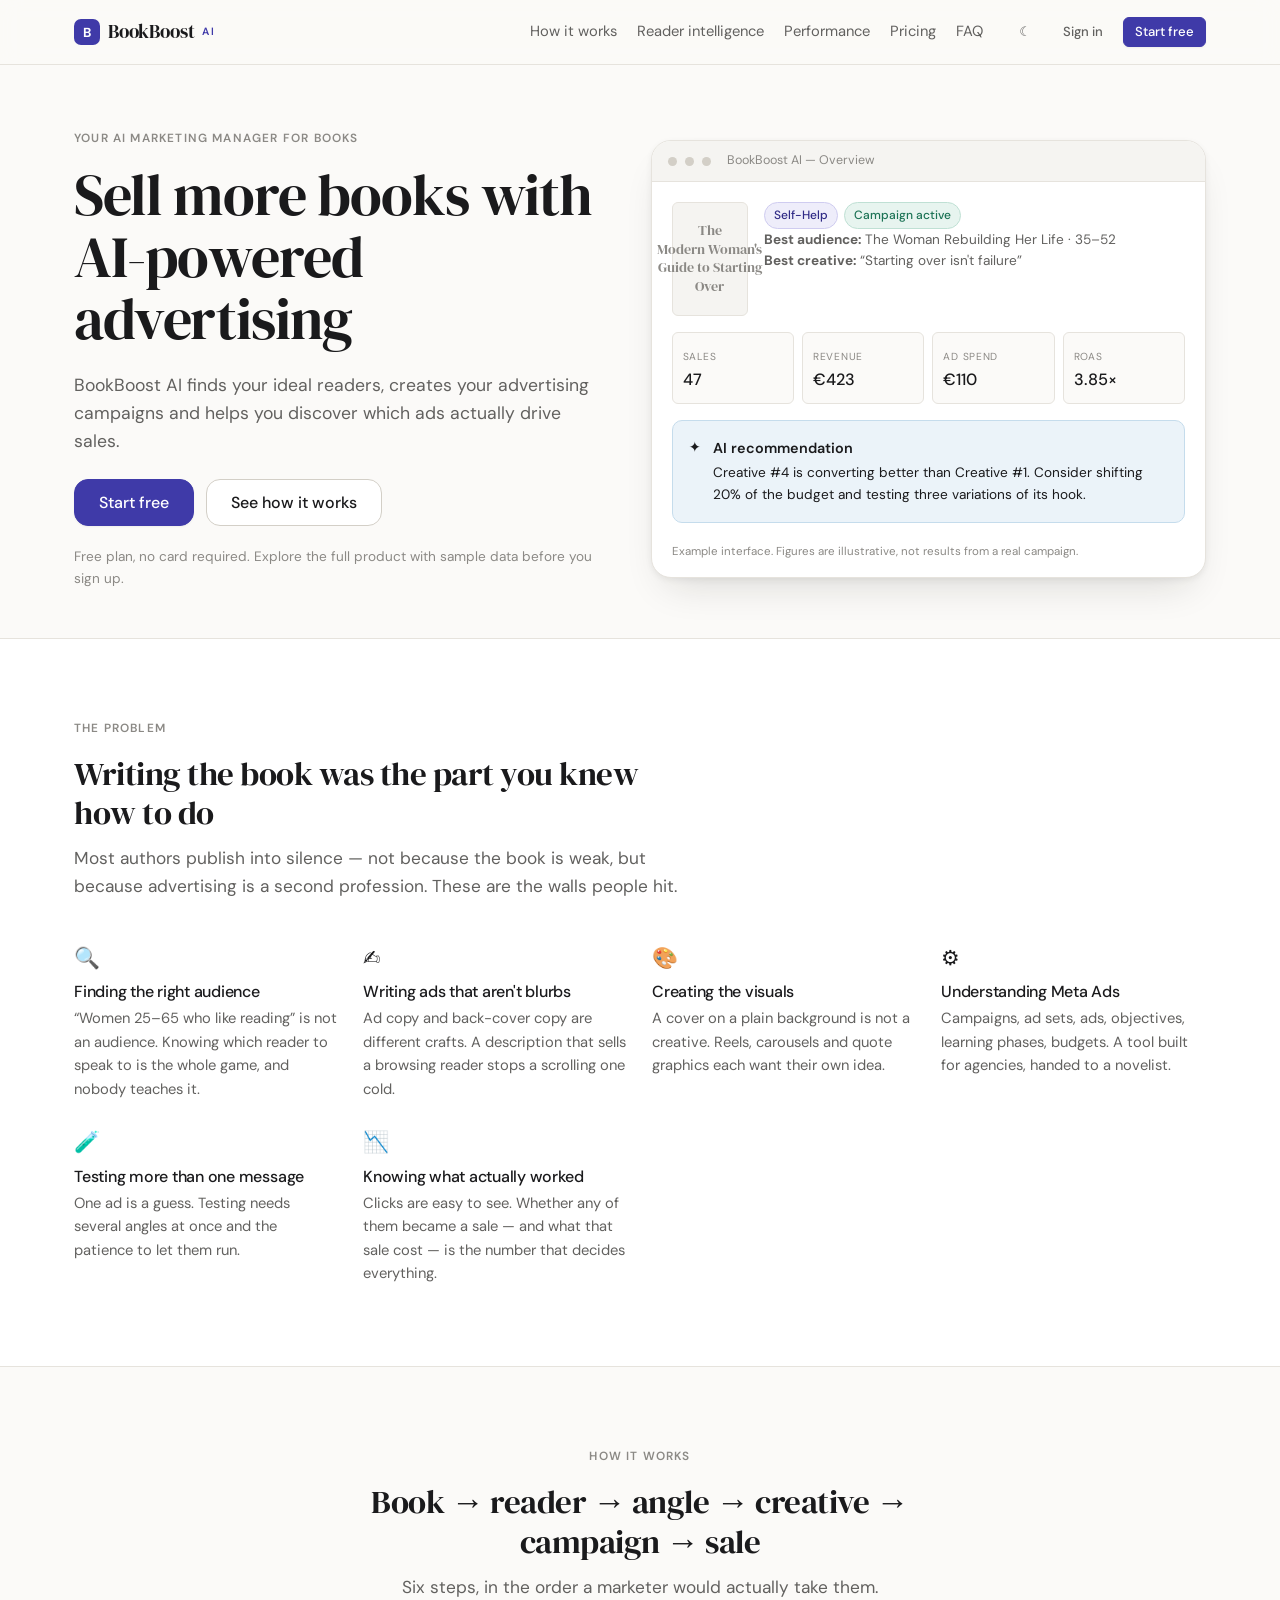
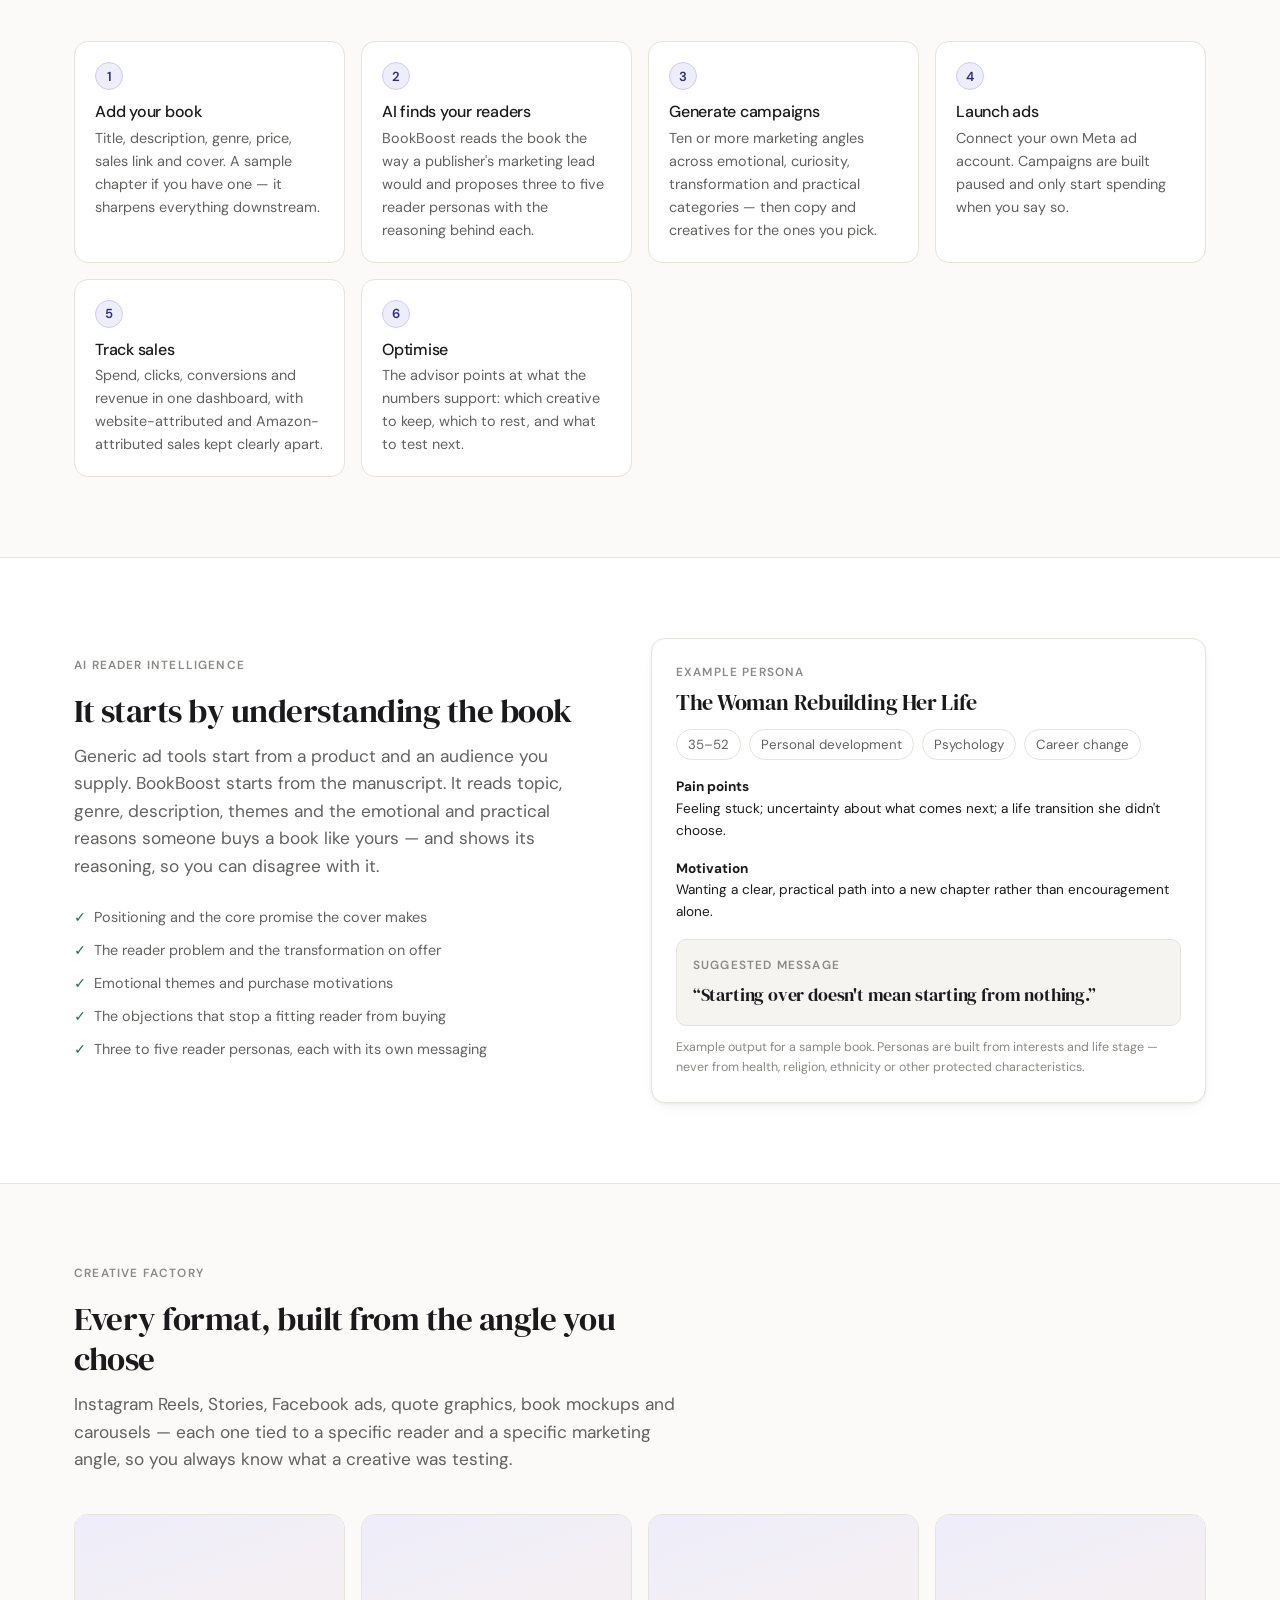
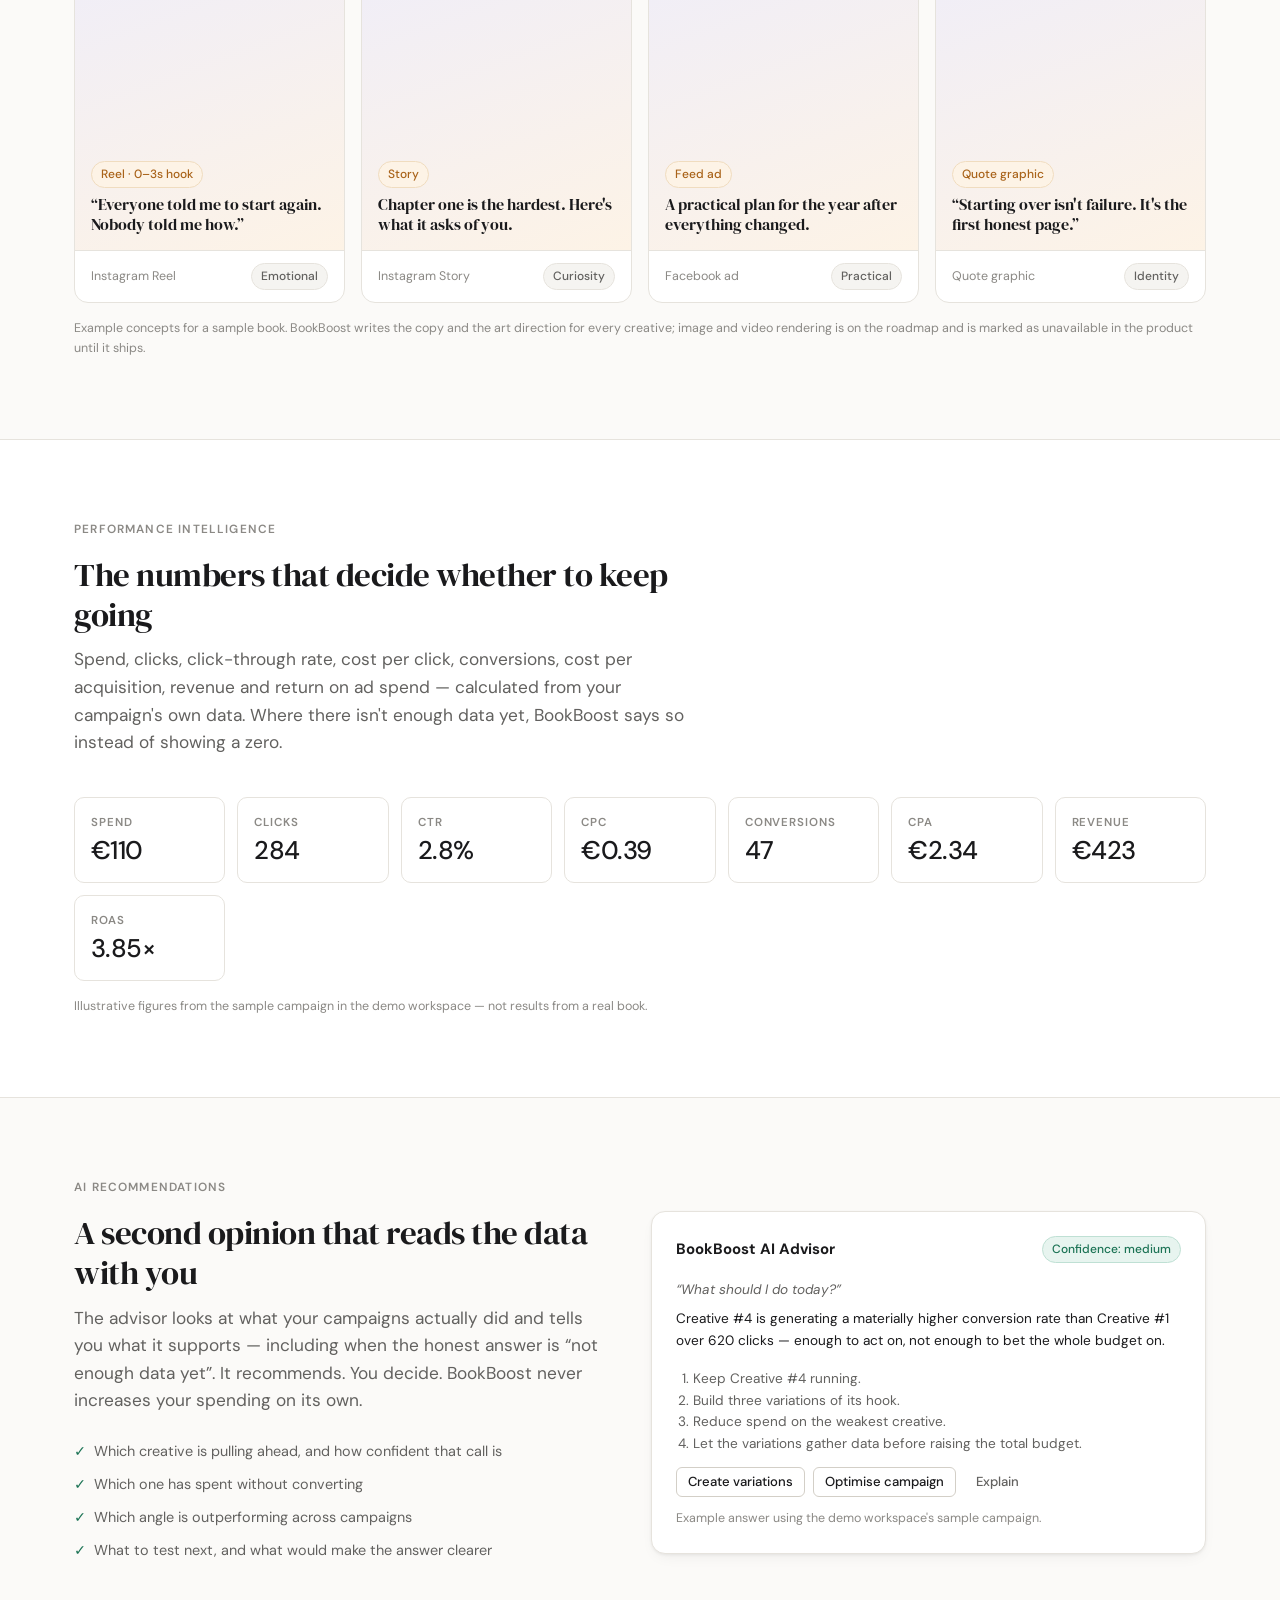
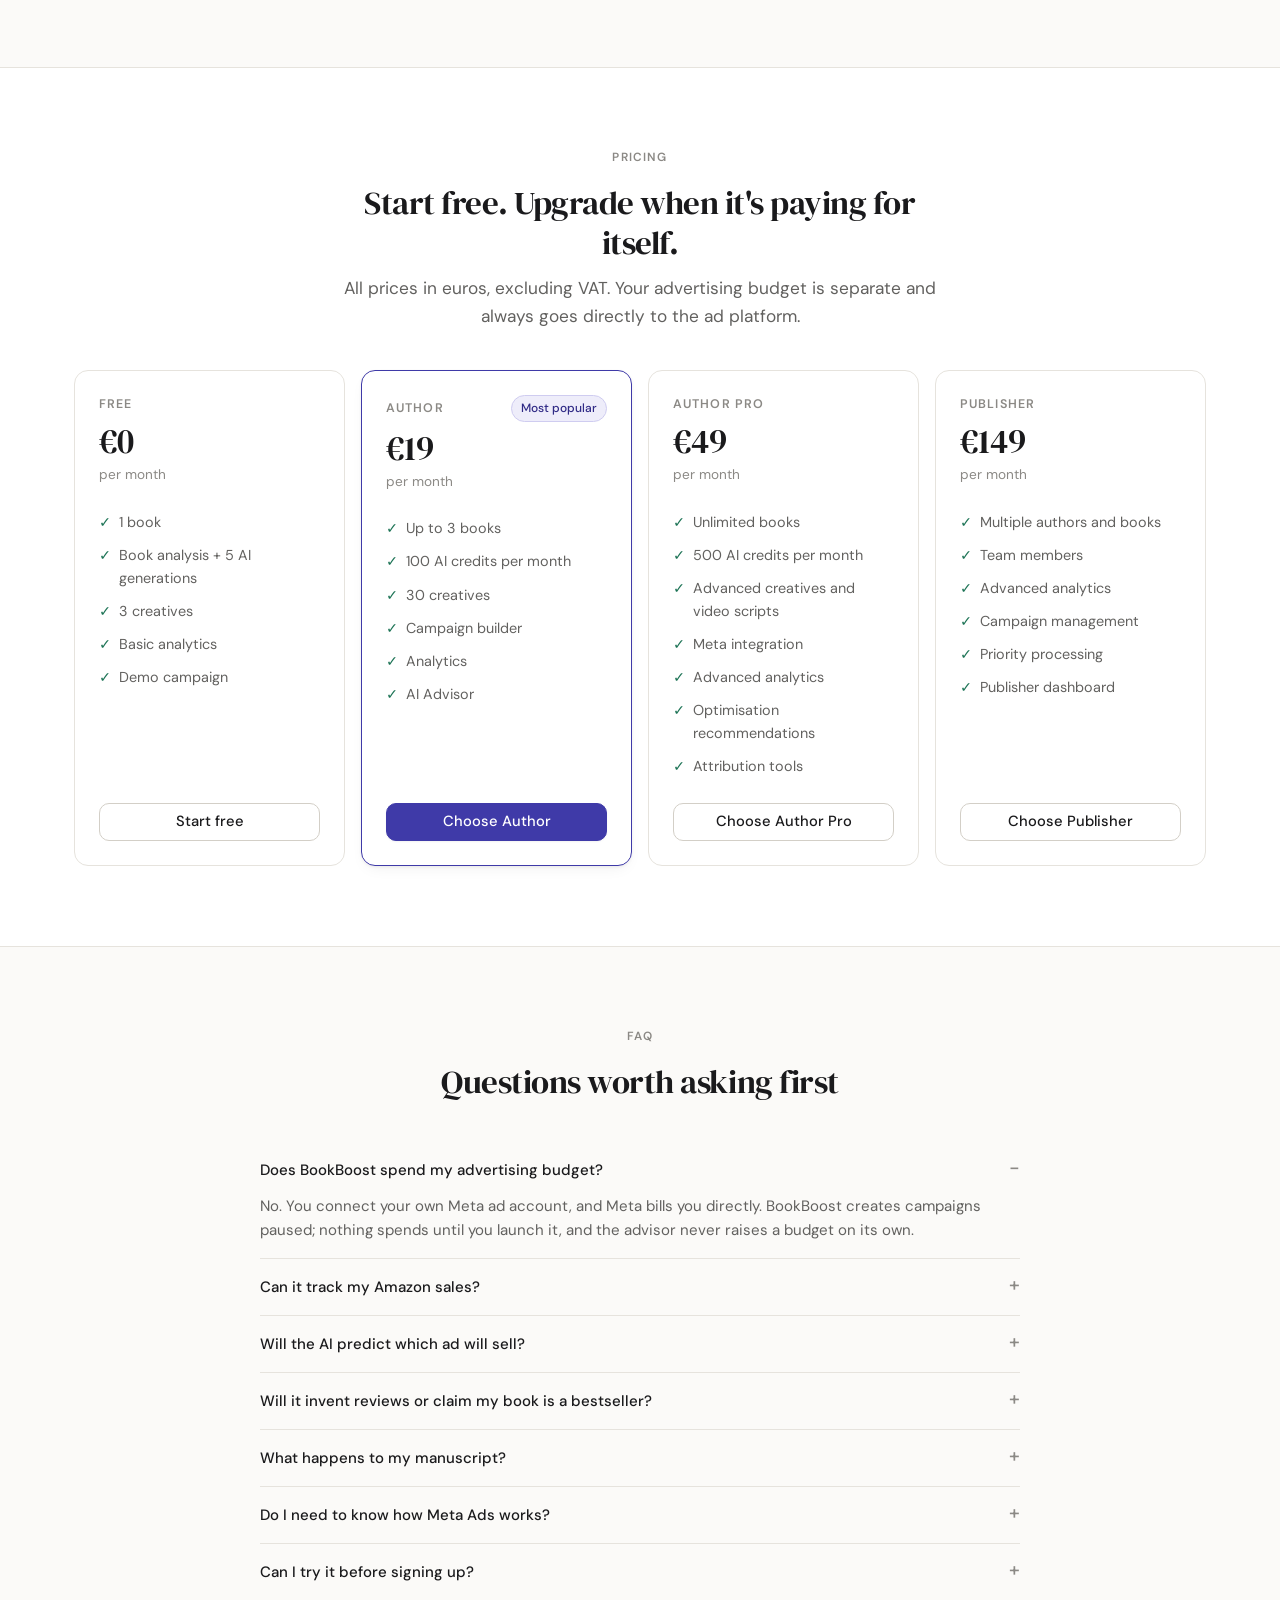
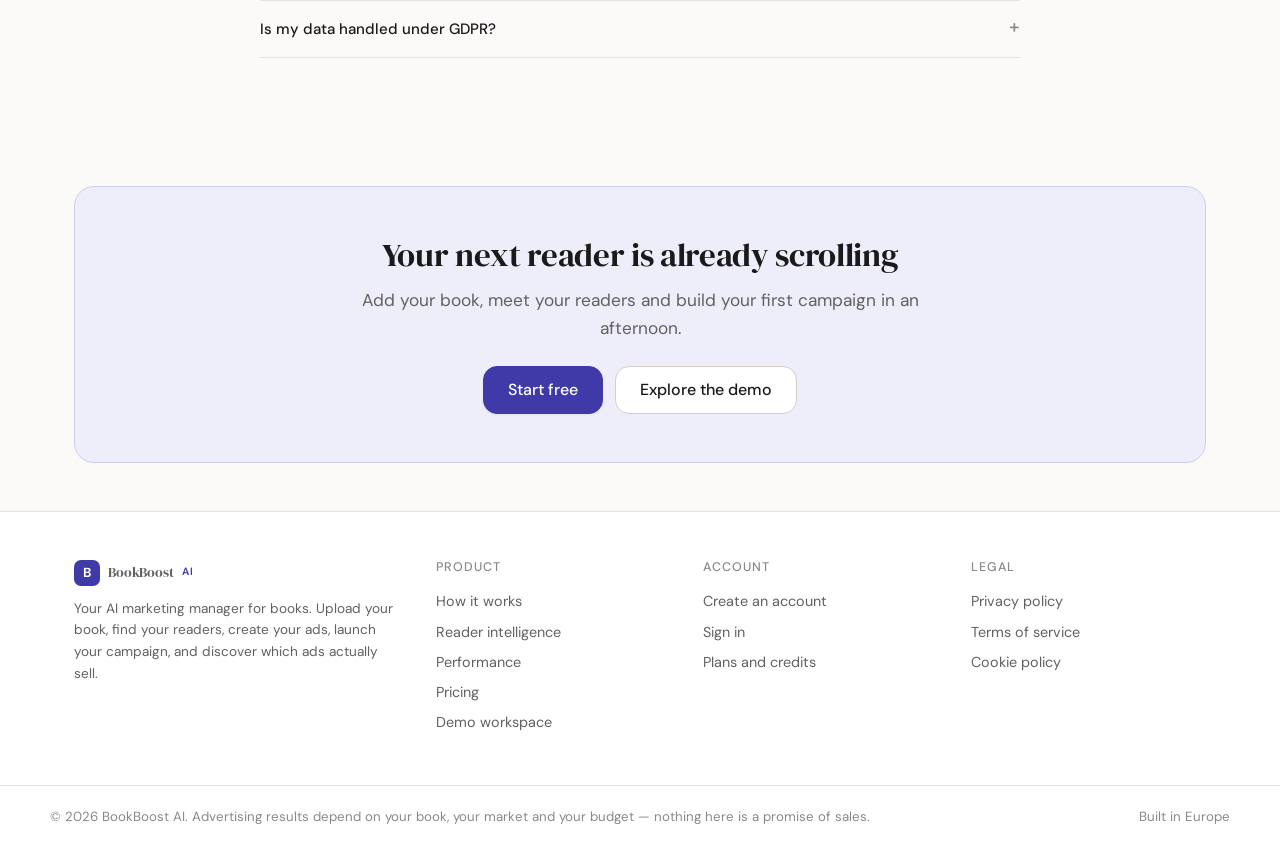
==== index.html @ e9ae7bb8 "BookBoost AI — AI advertising platform for authors Your AI marketing manager for books: upload your " ====
<!DOCTYPE html>
<html lang="en">
<head>
<meta charset="UTF-8">
<meta name="viewport" content="width=device-width, initial-scale=1">
<title>BookBoost AI — Your AI Marketing Manager for Books</title>
<meta name="description" content="BookBoost AI helps authors find their ideal readers, build advertising campaigns and see which ads actually drive sales. Book analysis, reader personas, marketing angles, creatives and campaign analytics in one place.">
<meta property="og:type" content="website">
<meta property="og:title" content="BookBoost AI — Your AI Marketing Manager for Books">
<meta property="og:description" content="Upload your book. Find your readers. Create your ads. Launch your campaign. Discover which ads actually sell.">
<meta property="og:site_name" content="BookBoost AI">
<meta name="twitter:card" content="summary_large_image">
<link rel="icon" href="/favicon.ico">

<!-- Self-hosted type: no request leaves the visitor's browser for a font. -->
<link rel="stylesheet" href="/fonts/fonts.css">
<link rel="stylesheet" href="/assets/css/design-system.css">
<link rel="stylesheet" href="/assets/css/landing.css">

<script>
  /* Applied before first paint so a dark-mode visitor never sees a
     white flash. Duplicates theme.js deliberately — a module import
     would run too late. */
  try {
    var t = localStorage.getItem('bookboost.theme');
    if (t === 'light' || t === 'dark') document.documentElement.setAttribute('data-theme', t);
  } catch (e) {}
</script>
</head>
<body>

<a class="bb-skip-link" href="#main">Skip to content</a>

<header class="bb-nav">
  <div class="bb-nav__inner">
    <a class="bb-logo" href="/">
      <span class="bb-logo__mark">B</span>
      BookBoost <span class="bb-logo__ai">AI</span>
    </a>
    <nav class="bb-nav__links" aria-label="Sections">
      <a class="bb-nav__link" href="#how">How it works</a>
      <a class="bb-nav__link" href="#intelligence">Reader intelligence</a>
      <a class="bb-nav__link" href="#performance">Performance</a>
      <a class="bb-nav__link" href="#pricing">Pricing</a>
      <a class="bb-nav__link" href="#faq">FAQ</a>
    </nav>
    <div class="bb-nav__actions">
      <button type="button" class="bb-btn bb-btn--ghost bb-btn--sm" id="theme-toggle" aria-label="Switch theme">☾</button>
      <a class="bb-btn bb-btn--ghost bb-btn--sm" href="/app.html#/signin">Sign in</a>
      <a class="bb-btn bb-btn--primary bb-btn--sm" href="/app.html#/signup">Start free</a>
    </div>
  </div>
</header>

<main id="main">

<!-- =============================================================== -->
<!-- 1. Hero                                                          -->
<!-- =============================================================== -->
<section class="bb-section bb-hero">
  <div class="bb-hero__grid">
    <div>
      <p class="bb-eyebrow">Your AI marketing manager for books</p>
      <h1 class="bb-hero__title">Sell more books with AI-powered advertising</h1>
      <p class="bb-hero__sub">
        BookBoost AI finds your ideal readers, creates your advertising campaigns
        and helps you discover which ads actually drive sales.
      </p>
      <div class="bb-hero__ctas">
        <a class="bb-btn bb-btn--primary bb-btn--lg" href="/app.html#/signup">Start free</a>
        <a class="bb-btn bb-btn--secondary bb-btn--lg" href="/app.html?demo=1#/overview">See how it works</a>
      </div>
      <p class="bb-hero__note">
        Free plan, no card required. Explore the full product with sample data before you sign up.
      </p>
    </div>

    <!-- Illustration of the dashboard. Every number here is invented for
         the purpose of showing the layout, and the caption says so. -->
    <div class="bb-mock" role="img" aria-label="Illustration of the BookBoost AI dashboard showing a book, its reader profile, campaign performance and an AI recommendation.">
      <div class="bb-mock__bar">
        <span class="bb-mock__dot"></span><span class="bb-mock__dot"></span><span class="bb-mock__dot"></span>
        <span class="bb-mock__title">BookBoost AI — Overview</span>
      </div>
      <div class="bb-mock__body">
        <div class="bb-mock__top">
          <div class="bb-cover bb-cover--placeholder">The Modern&nbsp;Woman's Guide to Starting Over</div>
          <div class="bb-stack-sm">
            <div class="bb-row bb-row--wrap" style="gap:6px">
              <span class="bb-badge bb-badge--primary">Self-Help</span>
              <span class="bb-badge bb-badge--success">Campaign active</span>
            </div>
            <p class="bb-small bb-muted" style="margin:0">
              <strong>Best audience:</strong> The Woman Rebuilding Her Life · 35–52
            </p>
            <p class="bb-small bb-muted" style="margin:0">
              <strong>Best creative:</strong> “Starting over isn't failure”
            </p>
          </div>
        </div>

        <div class="bb-mock__stats">
          <div class="bb-mock__stat"><span>Sales</span><b>47</b></div>
          <div class="bb-mock__stat"><span>Revenue</span><b>€423</b></div>
          <div class="bb-mock__stat"><span>Ad spend</span><b>€110</b></div>
          <div class="bb-mock__stat"><span>ROAS</span><b>3.85×</b></div>
        </div>

        <div class="bb-alert bb-alert--info">
          <span class="bb-alert__icon">✦</span>
          <div>
            <div class="bb-alert__title">AI recommendation</div>
            <div class="bb-small">Creative #4 is converting better than Creative #1. Consider shifting 20% of the budget and testing three variations of its hook.</div>
          </div>
        </div>
      </div>
      <p class="bb-mock__caption">Example interface. Figures are illustrative, not results from a real campaign.</p>
    </div>
  </div>
</section>

<!-- =============================================================== -->
<!-- 2. Problem                                                       -->
<!-- =============================================================== -->
<section class="bb-band">
  <div class="bb-section">
    <div class="bb-section__head">
      <p class="bb-eyebrow">The problem</p>
      <h2 class="bb-section__title">Writing the book was the part you knew how to do</h2>
      <p class="bb-lead">
        Most authors publish into silence — not because the book is weak, but because
        advertising is a second profession. These are the walls people hit.
      </p>
    </div>
    <div class="bb-features">
      <div class="bb-feature">
        <div class="bb-feature__icon">🔍</div>
        <h3>Finding the right audience</h3>
        <p>“Women 25–65 who like reading” is not an audience. Knowing which reader to speak to is the whole game, and nobody teaches it.</p>
      </div>
      <div class="bb-feature">
        <div class="bb-feature__icon">✍</div>
        <h3>Writing ads that aren't blurbs</h3>
        <p>Ad copy and back-cover copy are different crafts. A description that sells a browsing reader stops a scrolling one cold.</p>
      </div>
      <div class="bb-feature">
        <div class="bb-feature__icon">🎨</div>
        <h3>Creating the visuals</h3>
        <p>A cover on a plain background is not a creative. Reels, carousels and quote graphics each want their own idea.</p>
      </div>
      <div class="bb-feature">
        <div class="bb-feature__icon">⚙</div>
        <h3>Understanding Meta Ads</h3>
        <p>Campaigns, ad sets, ads, objectives, learning phases, budgets. A tool built for agencies, handed to a novelist.</p>
      </div>
      <div class="bb-feature">
        <div class="bb-feature__icon">🧪</div>
        <h3>Testing more than one message</h3>
        <p>One ad is a guess. Testing needs several angles at once and the patience to let them run.</p>
      </div>
      <div class="bb-feature">
        <div class="bb-feature__icon">📉</div>
        <h3>Knowing what actually worked</h3>
        <p>Clicks are easy to see. Whether any of them became a sale — and what that sale cost — is the number that decides everything.</p>
      </div>
    </div>
  </div>
</section>

<!-- =============================================================== -->
<!-- 3. How it works                                                  -->
<!-- =============================================================== -->
<section class="bb-section" id="how">
  <div class="bb-section__head bb-section__head--center">
    <p class="bb-eyebrow">How it works</p>
    <h2 class="bb-section__title">Book → reader → angle → creative → campaign → sale</h2>
    <p class="bb-lead">Six steps, in the order a marketer would actually take them.</p>
  </div>
  <div class="bb-steps">
    <article class="bb-step">
      <div class="bb-step__n">1</div>
      <h3>Add your book</h3>
      <p>Title, description, genre, price, sales link and cover. A sample chapter if you have one — it sharpens everything downstream.</p>
    </article>
    <article class="bb-step">
      <div class="bb-step__n">2</div>
      <h3>AI finds your readers</h3>
      <p>BookBoost reads the book the way a publisher's marketing lead would and proposes three to five reader personas with the reasoning behind each.</p>
    </article>
    <article class="bb-step">
      <div class="bb-step__n">3</div>
      <h3>Generate campaigns</h3>
      <p>Ten or more marketing angles across emotional, curiosity, transformation and practical categories — then copy and creatives for the ones you pick.</p>
    </article>
    <article class="bb-step">
      <div class="bb-step__n">4</div>
      <h3>Launch ads</h3>
      <p>Connect your own Meta ad account. Campaigns are built paused and only start spending when you say so.</p>
    </article>
    <article class="bb-step">
      <div class="bb-step__n">5</div>
      <h3>Track sales</h3>
      <p>Spend, clicks, conversions and revenue in one dashboard, with website-attributed and Amazon-attributed sales kept clearly apart.</p>
    </article>
    <article class="bb-step">
      <div class="bb-step__n">6</div>
      <h3>Optimise</h3>
      <p>The advisor points at what the numbers support: which creative to keep, which to rest, and what to test next.</p>
    </article>
  </div>
</section>

<!-- =============================================================== -->
<!-- 4. AI reader intelligence                                        -->
<!-- =============================================================== -->
<section class="bb-band" id="intelligence">
  <div class="bb-section">
    <div class="bb-hero__grid">
      <div>
        <p class="bb-eyebrow">AI reader intelligence</p>
        <h2 class="bb-section__title">It starts by understanding the book</h2>
        <p class="bb-lead">
          Generic ad tools start from a product and an audience you supply. BookBoost starts
          from the manuscript. It reads topic, genre, description, themes and the emotional
          and practical reasons someone buys a book like yours — and shows its reasoning, so
          you can disagree with it.
        </p>
        <ul class="bb-plan__features" style="margin-top:var(--bb-5)">
          <li>Positioning and the core promise the cover makes</li>
          <li>The reader problem and the transformation on offer</li>
          <li>Emotional themes and purchase motivations</li>
          <li>The objections that stop a fitting reader from buying</li>
          <li>Three to five reader personas, each with its own messaging</li>
        </ul>
      </div>
      <div class="bb-card bb-card--raised">
        <div class="bb-eyebrow">Example persona</div>
        <h3 class="bb-display" style="font-size:1.4rem;margin:var(--bb-2) 0 var(--bb-3)">The Woman Rebuilding Her Life</h3>
        <div class="bb-chips" style="margin-bottom:var(--bb-4)">
          <span class="bb-chip">35–52</span>
          <span class="bb-chip">Personal development</span>
          <span class="bb-chip">Psychology</span>
          <span class="bb-chip">Career change</span>
        </div>
        <p class="bb-small"><strong>Pain points</strong><br>Feeling stuck; uncertainty about what comes next; a life transition she didn't choose.</p>
        <p class="bb-small"><strong>Motivation</strong><br>Wanting a clear, practical path into a new chapter rather than encouragement alone.</p>
        <div class="bb-panel" style="margin-top:var(--bb-4)">
          <div class="bb-eyebrow">Suggested message</div>
          <p class="bb-display" style="font-size:1.12rem;margin:6px 0 0">“Starting over doesn't mean starting from nothing.”</p>
        </div>
        <p class="bb-tiny bb-subtle" style="margin-top:var(--bb-3)">
          Example output for a sample book. Personas are built from interests and life stage —
          never from health, religion, ethnicity or other protected characteristics.
        </p>
      </div>
    </div>
  </div>
</section>

<!-- =============================================================== -->
<!-- 5. Creative factory                                              -->
<!-- =============================================================== -->
<section class="bb-section">
  <div class="bb-section__head">
    <p class="bb-eyebrow">Creative factory</p>
    <h2 class="bb-section__title">Every format, built from the angle you chose</h2>
    <p class="bb-lead">
      Instagram Reels, Stories, Facebook ads, quote graphics, book mockups and carousels —
      each one tied to a specific reader and a specific marketing angle, so you always know
      what a creative was testing.
    </p>
  </div>
  <div class="bb-samples">
    <article class="bb-sample">
      <div class="bb-sample__frame">
        <span class="bb-badge bb-badge--accent" style="align-self:flex-start">Reel · 0–3s hook</span>
        <p class="bb-sample__hook">“Everyone told me to start again. Nobody told me how.”</p>
      </div>
      <div class="bb-sample__meta"><span class="bb-tiny bb-subtle">Instagram Reel</span><span class="bb-badge">Emotional</span></div>
    </article>
    <article class="bb-sample">
      <div class="bb-sample__frame">
        <span class="bb-badge bb-badge--accent" style="align-self:flex-start">Story</span>
        <p class="bb-sample__hook">Chapter one is the hardest. Here's what it asks of you.</p>
      </div>
      <div class="bb-sample__meta"><span class="bb-tiny bb-subtle">Instagram Story</span><span class="bb-badge">Curiosity</span></div>
    </article>
    <article class="bb-sample">
      <div class="bb-sample__frame">
        <span class="bb-badge bb-badge--accent" style="align-self:flex-start">Feed ad</span>
        <p class="bb-sample__hook">A practical plan for the year after everything changed.</p>
      </div>
      <div class="bb-sample__meta"><span class="bb-tiny bb-subtle">Facebook ad</span><span class="bb-badge">Practical</span></div>
    </article>
    <article class="bb-sample">
      <div class="bb-sample__frame">
        <span class="bb-badge bb-badge--accent" style="align-self:flex-start">Quote graphic</span>
        <p class="bb-sample__hook">“Starting over isn't failure. It's the first honest page.”</p>
      </div>
      <div class="bb-sample__meta"><span class="bb-tiny bb-subtle">Quote graphic</span><span class="bb-badge">Identity</span></div>
    </article>
  </div>
  <p class="bb-tiny bb-subtle" style="margin-top:var(--bb-4)">
    Example concepts for a sample book. BookBoost writes the copy and the art direction for
    every creative; image and video rendering is on the roadmap and is marked as unavailable
    in the product until it ships.
  </p>
</section>

<!-- =============================================================== -->
<!-- 6. Performance intelligence                                      -->
<!-- =============================================================== -->
<section class="bb-band" id="performance">
  <div class="bb-section">
    <div class="bb-section__head">
      <p class="bb-eyebrow">Performance intelligence</p>
      <h2 class="bb-section__title">The numbers that decide whether to keep going</h2>
      <p class="bb-lead">
        Spend, clicks, click-through rate, cost per click, conversions, cost per acquisition,
        revenue and return on ad spend — calculated from your campaign's own data. Where
        there isn't enough data yet, BookBoost says so instead of showing a zero.
      </p>
    </div>
    <div class="bb-stat-grid">
      <div class="bb-stat"><div class="bb-stat__label">Spend</div><div class="bb-stat__value">€110</div></div>
      <div class="bb-stat"><div class="bb-stat__label">Clicks</div><div class="bb-stat__value">284</div></div>
      <div class="bb-stat"><div class="bb-stat__label">CTR</div><div class="bb-stat__value">2.8%</div></div>
      <div class="bb-stat"><div class="bb-stat__label">CPC</div><div class="bb-stat__value">€0.39</div></div>
      <div class="bb-stat"><div class="bb-stat__label">Conversions</div><div class="bb-stat__value">47</div></div>
      <div class="bb-stat"><div class="bb-stat__label">CPA</div><div class="bb-stat__value">€2.34</div></div>
      <div class="bb-stat"><div class="bb-stat__label">Revenue</div><div class="bb-stat__value">€423</div></div>
      <div class="bb-stat"><div class="bb-stat__label">ROAS</div><div class="bb-stat__value">3.85×</div></div>
    </div>
    <p class="bb-tiny bb-subtle" style="margin-top:var(--bb-4)">
      Illustrative figures from the sample campaign in the demo workspace — not results from a real book.
    </p>
  </div>
</section>

<!-- =============================================================== -->
<!-- 7. AI recommendations                                            -->
<!-- =============================================================== -->
<section class="bb-section">
  <div class="bb-hero__grid">
    <div>
      <p class="bb-eyebrow">AI recommendations</p>
      <h2 class="bb-section__title">A second opinion that reads the data with you</h2>
      <p class="bb-lead">
        The advisor looks at what your campaigns actually did and tells you what it supports —
        including when the honest answer is “not enough data yet”. It recommends. You decide.
        BookBoost never increases your spending on its own.
      </p>
      <ul class="bb-plan__features" style="margin-top:var(--bb-5)">
        <li>Which creative is pulling ahead, and how confident that call is</li>
        <li>Which one has spent without converting</li>
        <li>Which angle is outperforming across campaigns</li>
        <li>What to test next, and what would make the answer clearer</li>
      </ul>
    </div>
    <div class="bb-card bb-card--raised">
      <div class="bb-row bb-row--between" style="margin-bottom:var(--bb-4)">
        <strong>BookBoost AI Advisor</strong>
        <span class="bb-badge bb-badge--success">Confidence: medium</span>
      </div>
      <p class="bb-small bb-muted" style="margin-bottom:var(--bb-2)"><em>“What should I do today?”</em></p>
      <p class="bb-small">
        Creative #4 is generating a materially higher conversion rate than Creative #1 over
        620 clicks — enough to act on, not enough to bet the whole budget on.
      </p>
      <ol class="bb-small bb-muted" style="padding-left:1.1rem;margin:var(--bb-3) 0">
        <li>Keep Creative #4 running.</li>
        <li>Build three variations of its hook.</li>
        <li>Reduce spend on the weakest creative.</li>
        <li>Let the variations gather data before raising the total budget.</li>
      </ol>
      <div class="bb-row" style="gap:var(--bb-2);flex-wrap:wrap">
        <span class="bb-btn bb-btn--secondary bb-btn--sm" aria-hidden="true">Create variations</span>
        <span class="bb-btn bb-btn--secondary bb-btn--sm" aria-hidden="true">Optimise campaign</span>
        <span class="bb-btn bb-btn--ghost bb-btn--sm" aria-hidden="true">Explain</span>
      </div>
      <p class="bb-tiny bb-subtle" style="margin-top:var(--bb-3)">Example answer using the demo workspace's sample campaign.</p>
    </div>
  </div>
</section>

<!-- =============================================================== -->
<!-- 8. Pricing                                                       -->
<!-- =============================================================== -->
<section class="bb-band" id="pricing">
  <div class="bb-section">
    <div class="bb-section__head bb-section__head--center">
      <p class="bb-eyebrow">Pricing</p>
      <h2 class="bb-section__title">Start free. Upgrade when it's paying for itself.</h2>
      <p class="bb-lead">All prices in euros, excluding VAT. Your advertising budget is separate and always goes directly to the ad platform.</p>
    </div>
    <div class="bb-pricing">
      <article class="bb-plan">
        <div class="bb-plan__name">Free</div>
        <div class="bb-plan__price">€0</div>
        <div class="bb-plan__period">per month</div>
        <ul class="bb-plan__features">
          <li>1 book</li>
          <li>Book analysis + 5 AI generations</li>
          <li>3 creatives</li>
          <li>Basic analytics</li>
          <li>Demo campaign</li>
        </ul>
        <a class="bb-btn bb-btn--secondary bb-btn--block" href="/app.html#/signup">Start free</a>
      </article>

      <article class="bb-plan bb-plan--featured">
        <div class="bb-row bb-row--between">
          <div class="bb-plan__name">Author</div>
          <span class="bb-badge bb-badge--primary">Most popular</span>
        </div>
        <div class="bb-plan__price">€19</div>
        <div class="bb-plan__period">per month</div>
        <ul class="bb-plan__features">
          <li>Up to 3 books</li>
          <li>100 AI credits per month</li>
          <li>30 creatives</li>
          <li>Campaign builder</li>
          <li>Analytics</li>
          <li>AI Advisor</li>
        </ul>
        <a class="bb-btn bb-btn--primary bb-btn--block" href="/app.html#/signup">Choose Author</a>
      </article>

      <article class="bb-plan">
        <div class="bb-plan__name">Author Pro</div>
        <div class="bb-plan__price">€49</div>
        <div class="bb-plan__period">per month</div>
        <ul class="bb-plan__features">
          <li>Unlimited books</li>
          <li>500 AI credits per month</li>
          <li>Advanced creatives and video scripts</li>
          <li>Meta integration</li>
          <li>Advanced analytics</li>
          <li>Optimisation recommendations</li>
          <li>Attribution tools</li>
        </ul>
        <a class="bb-btn bb-btn--secondary bb-btn--block" href="/app.html#/signup">Choose Author Pro</a>
      </article>

      <article class="bb-plan">
        <div class="bb-plan__name">Publisher</div>
        <div class="bb-plan__price">€149</div>
        <div class="bb-plan__period">per month</div>
        <ul class="bb-plan__features">
          <li>Multiple authors and books</li>
          <li>Team members</li>
          <li>Advanced analytics</li>
          <li>Campaign management</li>
          <li>Priority processing</li>
          <li>Publisher dashboard</li>
        </ul>
        <a class="bb-btn bb-btn--secondary bb-btn--block" href="/app.html#/signup">Choose Publisher</a>
      </article>
    </div>
  </div>
</section>

<!-- =============================================================== -->
<!-- 9. FAQ                                                           -->
<!-- =============================================================== -->
<section class="bb-section" id="faq">
  <div class="bb-section__head bb-section__head--center">
    <p class="bb-eyebrow">FAQ</p>
    <h2 class="bb-section__title">Questions worth asking first</h2>
  </div>
  <div class="bb-faq">
    <details open>
      <summary>Does BookBoost spend my advertising budget?</summary>
      <p>No. You connect your own Meta ad account, and Meta bills you directly. BookBoost creates campaigns paused; nothing spends until you launch it, and the advisor never raises a budget on its own.</p>
    </details>
    <details>
      <summary>Can it track my Amazon sales?</summary>
      <p>Not directly — nobody can. Amazon does not expose per-ad sales data to third-party tools. What BookBoost supports is Amazon Attribution: if you have an eligible Amazon Attribution account, its clicks, detail-page views, add-to-carts and purchases can be imported and reported alongside your ad spend. Amazon-attributed sales are always labelled separately from sales tracked on your own website.</p>
    </details>
    <details>
      <summary>Will the AI predict which ad will sell?</summary>
      <p>No, and be careful with any tool that says it can. Every generated creative gets a predicted-quality score — a judgement about hook, clarity and audience fit before it runs. What actually sells is decided by campaign data, which is why the analytics and the advisor exist.</p>
    </details>
    <details>
      <summary>Will it invent reviews or claim my book is a bestseller?</summary>
      <p>No. Every prompt is bound by rules that forbid inventing awards, bestseller status, review quotes, sales figures, endorsements or guaranteed outcomes. If you supply real review text, it can use that. If you don't, it writes copy that works without it.</p>
    </details>
    <details>
      <summary>What happens to my manuscript?</summary>
      <p>Sample text you upload is used to analyse your book and generate marketing material, and is stored in your account. It is never used to train a model, never shared with other users, and you can export or permanently delete everything from Settings at any time.</p>
    </details>
    <details>
      <summary>Do I need to know how Meta Ads works?</summary>
      <p>No. The campaign builder asks about your book, your reader and your budget, and translates that into the campaign, ad set and ad structure Meta expects. You can still open Ads Manager and change anything — it's your account.</p>
    </details>
    <details>
      <summary>Can I try it before signing up?</summary>
      <p>Yes. The demo workspace runs the whole product on a sample book, with every screen marked as demo data. No account, no card, nothing to cancel.</p>
    </details>
    <details>
      <summary>Is my data handled under GDPR?</summary>
      <p>The product is built for European users: data export, account deletion, consent records and privacy settings are in the app itself. See the <a href="/privacy.html">privacy policy</a> for the detail. It isn't legal advice, and it doesn't replace your own obligations as a controller of your readers' data.</p>
    </details>
  </div>
</section>

<!-- =============================================================== -->
<!-- 10. Final CTA                                                    -->
<!-- =============================================================== -->
<section class="bb-section bb-section--tight">
  <div class="bb-cta-band">
    <h2 class="bb-display" style="font-size:clamp(1.7rem,1.3rem+1.6vw,2.4rem);margin-bottom:var(--bb-3)">
      Your next reader is already scrolling
    </h2>
    <p class="bb-lead" style="max-width:52ch;margin:0 auto var(--bb-6)">
      Add your book, meet your readers and build your first campaign in an afternoon.
    </p>
    <div class="bb-row" style="justify-content:center;flex-wrap:wrap">
      <a class="bb-btn bb-btn--primary bb-btn--lg" href="/app.html#/signup">Start free</a>
      <a class="bb-btn bb-btn--secondary bb-btn--lg" href="/app.html?demo=1#/overview">Explore the demo</a>
    </div>
  </div>
</section>

</main>

<footer class="bb-footer">
  <div class="bb-footer__inner">
    <div>
      <a class="bb-logo" href="/">
        <span class="bb-logo__mark">B</span>
        BookBoost <span class="bb-logo__ai">AI</span>
      </a>
      <p class="bb-small bb-muted" style="margin-top:var(--bb-3);max-width:36ch">
        Your AI marketing manager for books. Upload your book, find your readers, create your
        ads, launch your campaign, and discover which ads actually sell.
      </p>
    </div>
    <div>
      <h4>Product</h4>
      <ul>
        <li><a href="#how">How it works</a></li>
        <li><a href="#intelligence">Reader intelligence</a></li>
        <li><a href="#performance">Performance</a></li>
        <li><a href="#pricing">Pricing</a></li>
        <li><a href="/app.html?demo=1#/overview">Demo workspace</a></li>
      </ul>
    </div>
    <div>
      <h4>Account</h4>
      <ul>
        <li><a href="/app.html#/signup">Create an account</a></li>
        <li><a href="/app.html#/signin">Sign in</a></li>
        <li><a href="/app.html#/billing">Plans and credits</a></li>
      </ul>
    </div>
    <div>
      <h4>Legal</h4>
      <ul>
        <li><a href="/privacy.html">Privacy policy</a></li>
        <li><a href="/terms.html">Terms of service</a></li>
        <li><a href="/cookies.html">Cookie policy</a></li>
      </ul>
    </div>
  </div>
  <div class="bb-footer__legal">
    <div class="bb-footer__legal-inner">
      <span>© <span id="year">2026</span> BookBoost AI. Advertising results depend on your book, your market and your budget — nothing here is a promise of sales.</span>
      <span>Built in Europe</span>
    </div>
  </div>
</footer>

<script type="module">
  import { mountThemeToggle } from '/js/core/theme.js';
  mountThemeToggle(document.getElementById('theme-toggle'));
  document.getElementById('year').textContent = String(new Date().getFullYear());
</script>
</body>
</html>
---- fonts/fonts.css ----
/* Self-hosted DM Sans + DM Serif Display — replaces fonts.googleapis.com to avoid

   transmitting visitor IP addresses to Google before cookie consent (GDPR Art. 13(1)(e) / 44). */



@font-face {
  font-family: 'DM Sans';
  font-style: normal;
  font-weight: 300;
  font-display: swap;
  src: url('/fonts/dm-sans-latin-300-normal.woff2') format('woff2');
  unicode-range: U+0000-00FF,U+0131,U+0152-0153,U+02BB-02BC,U+02C6,U+02DA,U+02DC,U+0304,U+0308,U+0329,U+2000-206F,U+20AC,U+2122,U+2191,U+2193,U+2212,U+2215,U+FEFF,U+FFFD;
}

@font-face {
  font-family: 'DM Sans';
  font-style: normal;
  font-weight: 300;
  font-display: swap;
  src: url('/fonts/dm-sans-latin-ext-300-normal.woff2') format('woff2');
  unicode-range: U+0100-02BA,U+02BD-02C5,U+02C7-02CC,U+02CE-02D7,U+02DD-02FF,U+0304,U+0308,U+0329,U+1D00-1DBF,U+1E00-1E9F,U+1EF2-1EFF,U+2020,U+20A0-20AB,U+20AD-20C0,U+2113,U+2C60-2C7F,U+A720-A7FF;
}

@font-face {
  font-family: 'DM Sans';
  font-style: normal;
  font-weight: 400;
  font-display: swap;
  src: url('/fonts/dm-sans-latin-400-normal.woff2') format('woff2');
  unicode-range: U+0000-00FF,U+0131,U+0152-0153,U+02BB-02BC,U+02C6,U+02DA,U+02DC,U+0304,U+0308,U+0329,U+2000-206F,U+20AC,U+2122,U+2191,U+2193,U+2212,U+2215,U+FEFF,U+FFFD;
}

@font-face {
  font-family: 'DM Sans';
  font-style: normal;
  font-weight: 400;
  font-display: swap;
  src: url('/fonts/dm-sans-latin-ext-400-normal.woff2') format('woff2');
  unicode-range: U+0100-02BA,U+02BD-02C5,U+02C7-02CC,U+02CE-02D7,U+02DD-02FF,U+0304,U+0308,U+0329,U+1D00-1DBF,U+1E00-1E9F,U+1EF2-1EFF,U+2020,U+20A0-20AB,U+20AD-20C0,U+2113,U+2C60-2C7F,U+A720-A7FF;
}

@font-face {
  font-family: 'DM Sans';
  font-style: normal;
  font-weight: 500;
  font-display: swap;
  src: url('/fonts/dm-sans-latin-500-normal.woff2') format('woff2');
  unicode-range: U+0000-00FF,U+0131,U+0152-0153,U+02BB-02BC,U+02C6,U+02DA,U+02DC,U+0304,U+0308,U+0329,U+2000-206F,U+20AC,U+2122,U+2191,U+2193,U+2212,U+2215,U+FEFF,U+FFFD;
}

@font-face {
  font-family: 'DM Sans';
  font-style: normal;
  font-weight: 500;
  font-display: swap;
  src: url('/fonts/dm-sans-latin-ext-500-normal.woff2') format('woff2');
  unicode-range: U+0100-02BA,U+02BD-02C5,U+02C7-02CC,U+02CE-02D7,U+02DD-02FF,U+0304,U+0308,U+0329,U+1D00-1DBF,U+1E00-1E9F,U+1EF2-1EFF,U+2020,U+20A0-20AB,U+20AD-20C0,U+2113,U+2C60-2C7F,U+A720-A7FF;
}

@font-face {
  font-family: 'DM Sans';
  font-style: normal;
  font-weight: 600;
  font-display: swap;
  src: url('/fonts/dm-sans-latin-600-normal.woff2') format('woff2');
  unicode-range: U+0000-00FF,U+0131,U+0152-0153,U+02BB-02BC,U+02C6,U+02DA,U+02DC,U+0304,U+0308,U+0329,U+2000-206F,U+20AC,U+2122,U+2191,U+2193,U+2212,U+2215,U+FEFF,U+FFFD;
}

@font-face {
  font-family: 'DM Sans';
  font-style: normal;
  font-weight: 600;
  font-display: swap;
  src: url('/fonts/dm-sans-latin-ext-600-normal.woff2') format('woff2');
  unicode-range: U+0100-02BA,U+02BD-02C5,U+02C7-02CC,U+02CE-02D7,U+02DD-02FF,U+0304,U+0308,U+0329,U+1D00-1DBF,U+1E00-1E9F,U+1EF2-1EFF,U+2020,U+20A0-20AB,U+20AD-20C0,U+2113,U+2C60-2C7F,U+A720-A7FF;
}

@font-face {
  font-family: 'DM Sans';
  font-style: normal;
  font-weight: 700;
  font-display: swap;
  src: url('/fonts/dm-sans-latin-700-normal.woff2') format('woff2');
  unicode-range: U+0000-00FF,U+0131,U+0152-0153,U+02BB-02BC,U+02C6,U+02DA,U+02DC,U+0304,U+0308,U+0329,U+2000-206F,U+20AC,U+2122,U+2191,U+2193,U+2212,U+2215,U+FEFF,U+FFFD;
}

@font-face {
  font-family: 'DM Sans';
  font-style: normal;
  font-weight: 700;
  font-display: swap;
  src: url('/fonts/dm-sans-latin-ext-700-normal.woff2') format('woff2');
  unicode-range: U+0100-02BA,U+02BD-02C5,U+02C7-02CC,U+02CE-02D7,U+02DD-02FF,U+0304,U+0308,U+0329,U+1D00-1DBF,U+1E00-1E9F,U+1EF2-1EFF,U+2020,U+20A0-20AB,U+20AD-20C0,U+2113,U+2C60-2C7F,U+A720-A7FF;
}

@font-face {
  font-family: 'DM Serif Display';
  font-style: normal;
  font-weight: 400;
  font-display: swap;
  src: url('/fonts/dm-serif-display-latin-400-normal.woff2') format('woff2');
  unicode-range: U+0000-00FF,U+0131,U+0152-0153,U+02BB-02BC,U+02C6,U+02DA,U+02DC,U+0304,U+0308,U+0329,U+2000-206F,U+20AC,U+2122,U+2191,U+2193,U+2212,U+2215,U+FEFF,U+FFFD;
}

@font-face {
  font-family: 'DM Serif Display';
  font-style: normal;
  font-weight: 400;
  font-display: swap;
  src: url('/fonts/dm-serif-display-latin-ext-400-normal.woff2') format('woff2');
  unicode-range: U+0100-02BA,U+02BD-02C5,U+02C7-02CC,U+02CE-02D7,U+02DD-02FF,U+0304,U+0308,U+0329,U+1D00-1DBF,U+1E00-1E9F,U+1EF2-1EFF,U+2020,U+20A0-20AB,U+20AD-20C0,U+2113,U+2C60-2C7F,U+A720-A7FF;
}

@font-face {
  font-family: 'DM Serif Display';
  font-style: italic;
  font-weight: 400;
  font-display: swap;
  src: url('/fonts/dm-serif-display-latin-400-italic.woff2') format('woff2');
  unicode-range: U+0000-00FF,U+0131,U+0152-0153,U+02BB-02BC,U+02C6,U+02DA,U+02DC,U+0304,U+0308,U+0329,U+2000-206F,U+20AC,U+2122,U+2191,U+2193,U+2212,U+2215,U+FEFF,U+FFFD;
}

@font-face {
  font-family: 'DM Serif Display';
  font-style: italic;
  font-weight: 400;
  font-display: swap;
  src: url('/fonts/dm-serif-display-latin-ext-400-italic.woff2') format('woff2');
  unicode-range: U+0100-02BA,U+02BD-02C5,U+02C7-02CC,U+02CE-02D7,U+02DD-02FF,U+0304,U+0308,U+0329,U+1D00-1DBF,U+1E00-1E9F,U+1EF2-1EFF,U+2020,U+20A0-20AB,U+20AD-20C0,U+2113,U+2C60-2C7F,U+A720-A7FF;
}

@font-face {
  font-family: 'DM Sans';
  font-style: italic;
  font-weight: 300;
  font-display: swap;
  src: url('/fonts/dm-sans-latin-300-italic.woff2') format('woff2');
  unicode-range: U+0000-00FF,U+0131,U+0152-0153,U+02BB-02BC,U+02C6,U+02DA,U+02DC,U+0304,U+0308,U+0329,U+2000-206F,U+20AC,U+2122,U+2191,U+2193,U+2212,U+2215,U+FEFF,U+FFFD;
}

@font-face {
  font-family: 'DM Sans';
  font-style: italic;
  font-weight: 300;
  font-display: swap;
  src: url('/fonts/dm-sans-latin-ext-300-italic.woff2') format('woff2');
  unicode-range: U+0100-02BA,U+02BD-02C5,U+02C7-02CC,U+02CE-02D7,U+02DD-02FF,U+0304,U+0308,U+0329,U+1D00-1DBF,U+1E00-1E9F,U+1EF2-1EFF,U+2020,U+20A0-20AB,U+20AD-20C0,U+2113,U+2C60-2C7F,U+A720-A7FF;
}

@font-face {
  font-family: 'DM Sans';
  font-style: italic;
  font-weight: 400;
  font-display: swap;
  src: url('/fonts/dm-sans-latin-400-italic.woff2') format('woff2');
  unicode-range: U+0000-00FF,U+0131,U+0152-0153,U+02BB-02BC,U+02C6,U+02DA,U+02DC,U+0304,U+0308,U+0329,U+2000-206F,U+20AC,U+2122,U+2191,U+2193,U+2212,U+2215,U+FEFF,U+FFFD;
}

@font-face {
  font-family: 'DM Sans';
  font-style: italic;
  font-weight: 400;
  font-display: swap;
  src: url('/fonts/dm-sans-latin-ext-400-italic.woff2') format('woff2');
  unicode-range: U+0100-02BA,U+02BD-02C5,U+02C7-02CC,U+02CE-02D7,U+02DD-02FF,U+0304,U+0308,U+0329,U+1D00-1DBF,U+1E00-1E9F,U+1EF2-1EFF,U+2020,U+20A0-20AB,U+20AD-20C0,U+2113,U+2C60-2C7F,U+A720-A7FF;
}
---- assets/css/design-system.css ----
/* =====================================================================
   BookBoost AI — design system
   =====================================================================

   One stylesheet, three jobs: tokens, primitives, components. The app
   and the landing page both build on it so a button on the pricing
   table and a button in the campaign wizard are the same button.

   Typography reuses the self-hosted DM Sans / DM Serif Display already
   in this repository (/fonts/fonts.css) — no request ever leaves the
   visitor's browser for a font, which is both faster and one less
   third-party transfer to disclose.

   Colour: a restrained ink-and-indigo palette with a single warm accent.
   Deliberately not a gradient-heavy "AI product" look — the audience is
   authors deciding whether to trust software with their advertising
   budget, and calm reads as competent.
   ===================================================================== */

/* ------------------------------------------------------------------ */
/* Tokens — light                                                      */
/* ------------------------------------------------------------------ */

:root {
  color-scheme: light;

  /* Surfaces. `page` is the ground, `surface` is a card on it,
     `raised` is a card on a card (a modal, a popover). */
  --bb-page: #fbfaf8;
  --bb-surface: #ffffff;
  --bb-raised: #ffffff;
  --bb-sunken: #f5f4f1;
  --bb-border: #e6e3dd;
  --bb-border-strong: #d3cfc7;

  /* Ink */
  --bb-text: #1a1a1c;
  --bb-text-muted: #62615f;
  --bb-text-subtle: #8b8985;
  --bb-text-inverse: #ffffff;

  /* Brand */
  --bb-primary: #3f3aa8;
  --bb-primary-hover: #332e8f;
  --bb-primary-soft: #eeedfa;
  --bb-primary-border: #cfccf0;
  --bb-primary-text: #302b86;

  /* Warm accent — the "book" note in the palette. Used sparingly:
     highlights, the winner badge, the demo ribbon. */
  --bb-accent: #a9631a;
  --bb-accent-soft: #fdf3e6;
  --bb-accent-border: #f0dcbf;

  /* Status */
  --bb-success: #1c7355;
  --bb-success-soft: #e7f4ef;
  --bb-success-border: #bfe0d4;
  --bb-warning: #9a6414;
  --bb-warning-soft: #fdf3e2;
  --bb-warning-border: #f0ddb9;
  --bb-danger: #a32d3a;
  --bb-danger-soft: #fdeced;
  --bb-danger-border: #f3ccd0;
  --bb-info: #1f5c8b;
  --bb-info-soft: #ebf3f9;
  --bb-info-border: #c5dcec;

  /* Elevation. Soft and low — a premium interface casts small shadows. */
  --bb-shadow-sm: 0 1px 2px rgba(24, 22, 18, 0.05);
  --bb-shadow: 0 1px 3px rgba(24, 22, 18, 0.06), 0 6px 16px -6px rgba(24, 22, 18, 0.08);
  --bb-shadow-lg: 0 2px 6px rgba(24, 22, 18, 0.06), 0 20px 40px -16px rgba(24, 22, 18, 0.16);
  --bb-ring: 0 0 0 3px rgba(63, 58, 168, 0.18);

  /* Shape */
  --bb-radius-sm: 6px;
  --bb-radius: 10px;
  --bb-radius-lg: 14px;
  --bb-radius-xl: 20px;
  --bb-radius-pill: 999px;

  /* Space — 4px base */
  --bb-1: 4px;
  --bb-2: 8px;
  --bb-3: 12px;
  --bb-4: 16px;
  --bb-5: 20px;
  --bb-6: 24px;
  --bb-8: 32px;
  --bb-10: 40px;
  --bb-12: 48px;
  --bb-16: 64px;
  --bb-20: 80px;
  --bb-24: 96px;

  /* Type */
  --bb-font-sans: 'DM Sans', -apple-system, BlinkMacSystemFont, 'Segoe UI', system-ui, sans-serif;
  --bb-font-serif: 'DM Serif Display', Georgia, 'Times New Roman', serif;
  --bb-font-mono: ui-monospace, 'SF Mono', SFMono-Regular, Menlo, monospace;

  --bb-sidebar-width: 244px;
  --bb-topbar-height: 64px;
  --bb-content-max: 1180px;
}

/* ------------------------------------------------------------------ */
/* Tokens — dark                                                       */
/*                                                                     */
/* Dark mode is a real palette, not an inversion: the ground is a warm  */
/* near-black so book covers and creative previews don't look grey.     */
/* ------------------------------------------------------------------ */

@media (prefers-color-scheme: dark) {
  :root:not([data-theme='light']) {
    color-scheme: dark;
    --bb-page: #131316;
    --bb-surface: #1b1b1f;
    --bb-raised: #232329;
    --bb-sunken: #17171a;
    --bb-border: #2e2e35;
    --bb-border-strong: #3d3d46;

    --bb-text: #f2f1ee;
    --bb-text-muted: #a9a7a2;
    --bb-text-subtle: #7d7b77;
    --bb-text-inverse: #16161a;

    --bb-primary: #9b96f0;
    --bb-primary-hover: #b0abf7;
    --bb-primary-soft: #22213a;
    --bb-primary-border: #3a3766;
    --bb-primary-text: #b8b4f8;

    --bb-accent: #e0a35c;
    --bb-accent-soft: #2b2118;
    --bb-accent-border: #4a3a26;

    --bb-success: #5cc79f;
    --bb-success-soft: #14241d;
    --bb-success-border: #27443a;
    --bb-warning: #e0b463;
    --bb-warning-soft: #262017;
    --bb-warning-border: #453a26;
    --bb-danger: #f08a95;
    --bb-danger-soft: #2a181b;
    --bb-danger-border: #4d2a2f;
    --bb-info: #7ab6e0;
    --bb-info-soft: #16222b;
    --bb-info-border: #2b4152;

    --bb-shadow-sm: 0 1px 2px rgba(0, 0, 0, 0.4);
    --bb-shadow: 0 1px 3px rgba(0, 0, 0, 0.4), 0 6px 16px -6px rgba(0, 0, 0, 0.5);
    --bb-shadow-lg: 0 2px 6px rgba(0, 0, 0, 0.45), 0 20px 40px -16px rgba(0, 0, 0, 0.6);
    --bb-ring: 0 0 0 3px rgba(155, 150, 240, 0.25);
  }
}

/* Explicit choice from the theme toggle wins over the system setting. */
:root[data-theme='dark'] {
  color-scheme: dark;
  --bb-page: #131316;
  --bb-surface: #1b1b1f;
  --bb-raised: #232329;
  --bb-sunken: #17171a;
  --bb-border: #2e2e35;
  --bb-border-strong: #3d3d46;
  --bb-text: #f2f1ee;
  --bb-text-muted: #a9a7a2;
  --bb-text-subtle: #7d7b77;
  --bb-text-inverse: #16161a;
  --bb-primary: #9b96f0;
  --bb-primary-hover: #b0abf7;
  --bb-primary-soft: #22213a;
  --bb-primary-border: #3a3766;
  --bb-primary-text: #b8b4f8;
  --bb-accent: #e0a35c;
  --bb-accent-soft: #2b2118;
  --bb-accent-border: #4a3a26;
  --bb-success: #5cc79f;
  --bb-success-soft: #14241d;
  --bb-success-border: #27443a;
  --bb-warning: #e0b463;
  --bb-warning-soft: #262017;
  --bb-warning-border: #453a26;
  --bb-danger: #f08a95;
  --bb-danger-soft: #2a181b;
  --bb-danger-border: #4d2a2f;
  --bb-info: #7ab6e0;
  --bb-info-soft: #16222b;
  --bb-info-border: #2b4152;
  --bb-shadow-sm: 0 1px 2px rgba(0, 0, 0, 0.4);
  --bb-shadow: 0 1px 3px rgba(0, 0, 0, 0.4), 0 6px 16px -6px rgba(0, 0, 0, 0.5);
  --bb-shadow-lg: 0 2px 6px rgba(0, 0, 0, 0.45), 0 20px 40px -16px rgba(0, 0, 0, 0.6);
  --bb-ring: 0 0 0 3px rgba(155, 150, 240, 0.25);
}

/* ------------------------------------------------------------------ */
/* Base                                                                */
/* ------------------------------------------------------------------ */

*, *::before, *::after { box-sizing: border-box; }

/* The user-agent rule for [hidden] is a bare attribute selector, so any
   component rule that sets `display` outranks it — an element toggled
   with `el.hidden = true` then stays on screen. Every filter in the app
   uses that property, so make it win. */
[hidden] { display: none !important; }

html { -webkit-text-size-adjust: 100%; }

body {
  margin: 0;
  background: var(--bb-page);
  color: var(--bb-text);
  font-family: var(--bb-font-sans);
  font-size: 15px;
  line-height: 1.6;
  -webkit-font-smoothing: antialiased;
  text-rendering: optimizeLegibility;
}

h1, h2, h3, h4, h5 {
  margin: 0;
  font-weight: 500;
  line-height: 1.2;
  letter-spacing: -0.015em;
  color: var(--bb-text);
}

h1 { font-size: clamp(1.9rem, 1.4rem + 1.8vw, 2.8rem); }
h2 { font-size: clamp(1.5rem, 1.2rem + 1.1vw, 2.1rem); }
h3 { font-size: 1.24rem; }
h4 { font-size: 1.05rem; }

p { margin: 0 0 var(--bb-4); }
p:last-child { margin-bottom: 0; }

a { color: var(--bb-primary); text-decoration: none; }
a:hover { text-decoration: underline; }

img, svg { max-width: 100%; }

hr {
  border: 0;
  border-top: 1px solid var(--bb-border);
  margin: var(--bb-6) 0;
}

::selection { background: var(--bb-primary-soft); color: var(--bb-primary-text); }

:focus-visible {
  outline: 2px solid var(--bb-primary);
  outline-offset: 2px;
  border-radius: var(--bb-radius-sm);
}

/* The display face is reserved for editorial moments: the landing hero,
   section titles, a book title on its detail page. Using it for UI
   labels makes a dashboard look like a brochure. */
.bb-display {
  font-family: var(--bb-font-serif);
  font-weight: 400;
  letter-spacing: -0.01em;
}

.bb-eyebrow {
  font-size: 0.74rem;
  font-weight: 600;
  letter-spacing: 0.1em;
  text-transform: uppercase;
  color: var(--bb-text-subtle);
}

.bb-lead { font-size: 1.08rem; color: var(--bb-text-muted); }
.bb-muted { color: var(--bb-text-muted); }
.bb-subtle { color: var(--bb-text-subtle); }
.bb-small { font-size: 0.85rem; }
.bb-tiny { font-size: 0.78rem; }
.bb-mono { font-family: var(--bb-font-mono); font-size: 0.85em; }

/* ------------------------------------------------------------------ */
/* Buttons                                                             */
/* ------------------------------------------------------------------ */

.bb-btn {
  display: inline-flex;
  align-items: center;
  justify-content: center;
  gap: var(--bb-2);
  padding: 9px 16px;
  border: 1px solid transparent;
  border-radius: var(--bb-radius);
  background: var(--bb-surface);
  color: var(--bb-text);
  font: inherit;
  font-size: 0.92rem;
  font-weight: 500;
  line-height: 1.2;
  cursor: pointer;
  text-decoration: none;
  white-space: nowrap;
  transition: background-color 0.15s ease, border-color 0.15s ease,
              color 0.15s ease, box-shadow 0.15s ease, transform 0.06s ease;
}
.bb-btn:hover { text-decoration: none; }
.bb-btn:active { transform: translateY(0.5px); }
.bb-btn:disabled, .bb-btn[aria-disabled='true'] {
  opacity: 0.55;
  cursor: not-allowed;
  transform: none;
}

.bb-btn--primary {
  background: var(--bb-primary);
  border-color: var(--bb-primary);
  color: var(--bb-text-inverse);
  box-shadow: var(--bb-shadow-sm);
}
.bb-btn--primary:hover:not(:disabled) { background: var(--bb-primary-hover); border-color: var(--bb-primary-hover); }

.bb-btn--secondary {
  background: var(--bb-surface);
  border-color: var(--bb-border-strong);
  color: var(--bb-text);
}
.bb-btn--secondary:hover:not(:disabled) { background: var(--bb-sunken); }

.bb-btn--ghost { background: transparent; color: var(--bb-text-muted); }
.bb-btn--ghost:hover:not(:disabled) { background: var(--bb-sunken); color: var(--bb-text); }

.bb-btn--danger {
  background: var(--bb-danger-soft);
  border-color: var(--bb-danger-border);
  color: var(--bb-danger);
}
.bb-btn--danger:hover:not(:disabled) { background: var(--bb-danger); color: var(--bb-text-inverse); border-color: var(--bb-danger); }

.bb-btn--lg { padding: 13px 24px; font-size: 1rem; border-radius: var(--bb-radius-lg); }
.bb-btn--sm { padding: 6px 11px; font-size: 0.82rem; border-radius: var(--bb-radius-sm); }
.bb-btn--block { width: 100%; }

/* ------------------------------------------------------------------ */
/* Cards and panels                                                    */
/* ------------------------------------------------------------------ */

.bb-card {
  background: var(--bb-surface);
  border: 1px solid var(--bb-border);
  border-radius: var(--bb-radius-lg);
  padding: var(--bb-6);
}
.bb-card--flush { padding: 0; overflow: hidden; }
.bb-card--raised { box-shadow: var(--bb-shadow); }
.bb-card--interactive { transition: border-color 0.15s ease, box-shadow 0.15s ease, transform 0.15s ease; }
.bb-card--interactive:hover {
  border-color: var(--bb-border-strong);
  box-shadow: var(--bb-shadow);
  transform: translateY(-1px);
}

.bb-card__header {
  display: flex;
  align-items: flex-start;
  justify-content: space-between;
  gap: var(--bb-4);
  margin-bottom: var(--bb-4);
}
.bb-card__title { font-size: 1.02rem; font-weight: 600; }

.bb-panel {
  background: var(--bb-sunken);
  border: 1px solid var(--bb-border);
  border-radius: var(--bb-radius);
  padding: var(--bb-4);
}

/* ------------------------------------------------------------------ */
/* Forms                                                               */
/* ------------------------------------------------------------------ */

.bb-field { margin-bottom: var(--bb-5); }
.bb-field:last-child { margin-bottom: 0; }

.bb-label {
  display: block;
  margin-bottom: 6px;
  font-size: 0.86rem;
  font-weight: 500;
  color: var(--bb-text);
}
.bb-hint { margin-top: 6px; font-size: 0.82rem; color: var(--bb-text-subtle); }
.bb-error-text { margin-top: 6px; font-size: 0.82rem; color: var(--bb-danger); }

.bb-input, .bb-select, .bb-textarea {
  width: 100%;
  padding: 9px 12px;
  border: 1px solid var(--bb-border-strong);
  border-radius: var(--bb-radius);
  background: var(--bb-surface);
  color: var(--bb-text);
  font: inherit;
  font-size: 0.94rem;
  transition: border-color 0.15s ease, box-shadow 0.15s ease;
}
.bb-textarea { min-height: 110px; resize: vertical; line-height: 1.55; }
.bb-input:focus, .bb-select:focus, .bb-textarea:focus {
  outline: none;
  border-color: var(--bb-primary);
  box-shadow: var(--bb-ring);
}
.bb-input::placeholder, .bb-textarea::placeholder { color: var(--bb-text-subtle); }
.bb-input:disabled, .bb-select:disabled, .bb-textarea:disabled {
  background: var(--bb-sunken);
  color: var(--bb-text-subtle);
  cursor: not-allowed;
}
.bb-input[aria-invalid='true'], .bb-textarea[aria-invalid='true'] { border-color: var(--bb-danger); }

.bb-select {
  appearance: none;
  padding-right: 34px;
  background-image: url("data:image/svg+xml,%3Csvg xmlns='http://www.w3.org/2000/svg' viewBox='0 0 12 12'%3E%3Cpath d='M2.5 4.5 6 8l3.5-3.5' fill='none' stroke='%238b8985' stroke-width='1.4' stroke-linecap='round'/%3E%3C/svg%3E");
  background-repeat: no-repeat;
  background-position: right 11px center;
  background-size: 12px;
}

.bb-checkbox, .bb-radio {
  display: flex;
  align-items: flex-start;
  gap: var(--bb-3);
  padding: var(--bb-3);
  border: 1px solid var(--bb-border);
  border-radius: var(--bb-radius);
  cursor: pointer;
  transition: border-color 0.15s ease, background-color 0.15s ease;
}
.bb-checkbox:hover, .bb-radio:hover { border-color: var(--bb-border-strong); background: var(--bb-sunken); }
.bb-checkbox input, .bb-radio input { margin: 3px 0 0; accent-color: var(--bb-primary); flex: none; }
.bb-checkbox--selected, .bb-radio--selected {
  border-color: var(--bb-primary);
  background: var(--bb-primary-soft);
}

.bb-field-row {
  display: grid;
  grid-template-columns: repeat(auto-fit, minmax(200px, 1fr));
  gap: var(--bb-4);
}

/* ------------------------------------------------------------------ */
/* Badges, chips, pills                                                */
/* ------------------------------------------------------------------ */

.bb-badge {
  display: inline-flex;
  align-items: center;
  gap: 5px;
  padding: 2px 9px;
  border: 1px solid var(--bb-border);
  border-radius: var(--bb-radius-pill);
  background: var(--bb-sunken);
  color: var(--bb-text-muted);
  font-size: 0.75rem;
  font-weight: 500;
  line-height: 1.7;
  white-space: nowrap;
}
.bb-badge--primary { background: var(--bb-primary-soft); border-color: var(--bb-primary-border); color: var(--bb-primary-text); }
.bb-badge--success { background: var(--bb-success-soft); border-color: var(--bb-success-border); color: var(--bb-success); }
.bb-badge--warning { background: var(--bb-warning-soft); border-color: var(--bb-warning-border); color: var(--bb-warning); }
.bb-badge--danger  { background: var(--bb-danger-soft);  border-color: var(--bb-danger-border);  color: var(--bb-danger); }
.bb-badge--info    { background: var(--bb-info-soft);    border-color: var(--bb-info-border);    color: var(--bb-info); }
.bb-badge--accent  { background: var(--bb-accent-soft);  border-color: var(--bb-accent-border);  color: var(--bb-accent); }

/* The demo ribbon. It appears on every screen that renders sample data
   and is deliberately hard to miss — presenting simulated advertising
   results as real ones is the one thing this product must never do. */
.bb-demo-badge {
  display: inline-flex;
  align-items: center;
  gap: 6px;
  padding: 3px 10px;
  border: 1px dashed var(--bb-accent-border);
  border-radius: var(--bb-radius-pill);
  background: var(--bb-accent-soft);
  color: var(--bb-accent);
  font-size: 0.72rem;
  font-weight: 600;
  letter-spacing: 0.06em;
  text-transform: uppercase;
}

.bb-chip {
  display: inline-flex;
  align-items: center;
  gap: 6px;
  padding: 4px 11px;
  border: 1px solid var(--bb-border);
  border-radius: var(--bb-radius-pill);
  background: var(--bb-surface);
  color: var(--bb-text-muted);
  font-size: 0.83rem;
  cursor: pointer;
  transition: all 0.15s ease;
}
.bb-chip:hover { border-color: var(--bb-border-strong); color: var(--bb-text); }
.bb-chip--active {
  background: var(--bb-primary-soft);
  border-color: var(--bb-primary-border);
  color: var(--bb-primary-text);
  font-weight: 500;
}

.bb-chips { display: flex; flex-wrap: wrap; gap: var(--bb-2); }

/* ------------------------------------------------------------------ */
/* Stats                                                               */
/* ------------------------------------------------------------------ */

.bb-stat-grid {
  display: grid;
  grid-template-columns: repeat(auto-fit, minmax(150px, 1fr));
  gap: var(--bb-3);
}

/* The eight headline metrics are a fixed set, so give them a fixed
   shape: 4x2 reads as one block, where an auto-fit wrap leaves two
   orphans on the second row at most desktop widths. */
@media (min-width: 760px) {
  .bb-stat-grid--quad { grid-template-columns: repeat(4, minmax(0, 1fr)); }
}

.bb-stat {
  padding: var(--bb-4);
  background: var(--bb-surface);
  border: 1px solid var(--bb-border);
  border-radius: var(--bb-radius);
}
.bb-stat__label {
  font-size: 0.72rem;
  font-weight: 600;
  letter-spacing: 0.08em;
  text-transform: uppercase;
  color: var(--bb-text-subtle);
}
.bb-stat__value {
  margin-top: 4px;
  font-size: 1.6rem;
  font-weight: 500;
  letter-spacing: -0.02em;
  font-variant-numeric: tabular-nums;
  line-height: 1.15;
}
/* "N/A" is a legitimate value, not an error — it reads as unknown, not
   as zero. See js/core/metrics.js. */
.bb-stat__value--na { color: var(--bb-text-subtle); font-size: 1.1rem; font-weight: 400; }
.bb-stat__meta { margin-top: 4px; font-size: 0.8rem; color: var(--bb-text-muted); }

/* ------------------------------------------------------------------ */
/* Tables                                                              */
/* ------------------------------------------------------------------ */

.bb-table-wrap { overflow-x: auto; -webkit-overflow-scrolling: touch; }

.bb-table {
  width: 100%;
  border-collapse: collapse;
  font-size: 0.9rem;
}
.bb-table th, .bb-table td {
  padding: 11px var(--bb-4);
  text-align: left;
  border-bottom: 1px solid var(--bb-border);
  vertical-align: middle;
}
.bb-table th {
  font-size: 0.74rem;
  font-weight: 600;
  letter-spacing: 0.06em;
  text-transform: uppercase;
  color: var(--bb-text-subtle);
  white-space: nowrap;
  background: var(--bb-sunken);
}
.bb-table th[data-sortable] { cursor: pointer; user-select: none; }
.bb-table th[data-sortable]:hover { color: var(--bb-text); }
.bb-table tbody tr:last-child td { border-bottom: 0; }
.bb-table tbody tr:hover { background: var(--bb-sunken); }
.bb-table .bb-num { text-align: right; font-variant-numeric: tabular-nums; }

/* ------------------------------------------------------------------ */
/* Empty states (spec §36)                                             */
/* ------------------------------------------------------------------ */

.bb-empty {
  padding: var(--bb-12) var(--bb-6);
  text-align: center;
  border: 1px dashed var(--bb-border-strong);
  border-radius: var(--bb-radius-lg);
  background: var(--bb-surface);
}
.bb-empty__icon { font-size: 1.9rem; line-height: 1; margin-bottom: var(--bb-3); opacity: 0.75; }
.bb-empty__title { font-family: var(--bb-font-serif); font-size: 1.32rem; margin-bottom: 6px; }
.bb-empty__text { color: var(--bb-text-muted); max-width: 44ch; margin: 0 auto var(--bb-5); }

/* ------------------------------------------------------------------ */
/* Alerts                                                              */
/* ------------------------------------------------------------------ */

.bb-alert {
  display: flex;
  gap: var(--bb-3);
  padding: var(--bb-4);
  border: 1px solid var(--bb-border);
  border-radius: var(--bb-radius);
  background: var(--bb-sunken);
  font-size: 0.9rem;
}
.bb-alert__icon { flex: none; line-height: 1.5; }
.bb-alert__title { font-weight: 600; margin-bottom: 2px; }
.bb-alert--info    { background: var(--bb-info-soft);    border-color: var(--bb-info-border); }
.bb-alert--success { background: var(--bb-success-soft); border-color: var(--bb-success-border); }
.bb-alert--warning { background: var(--bb-warning-soft); border-color: var(--bb-warning-border); }
.bb-alert--danger  { background: var(--bb-danger-soft);  border-color: var(--bb-danger-border); }

/* ------------------------------------------------------------------ */
/* Progress, loading                                                   */
/* ------------------------------------------------------------------ */

.bb-progress {
  height: 6px;
  border-radius: var(--bb-radius-pill);
  background: var(--bb-sunken);
  overflow: hidden;
}
.bb-progress__bar {
  height: 100%;
  background: var(--bb-primary);
  border-radius: inherit;
  transition: width 0.3s ease;
}

.bb-skeleton {
  border-radius: var(--bb-radius-sm);
  background: linear-gradient(90deg, var(--bb-sunken) 25%, var(--bb-border) 50%, var(--bb-sunken) 75%);
  background-size: 200% 100%;
  animation: bb-shimmer 1.4s ease-in-out infinite;
}
@keyframes bb-shimmer {
  0% { background-position: 200% 0; }
  100% { background-position: -200% 0; }
}

.bb-spinner {
  display: inline-block;
  width: 15px;
  height: 15px;
  border: 2px solid currentColor;
  border-right-color: transparent;
  border-radius: 50%;
  animation: bb-spin 0.65s linear infinite;
  vertical-align: -2px;
}
@keyframes bb-spin { to { transform: rotate(360deg); } }

@media (prefers-reduced-motion: reduce) {
  *, *::before, *::after {
    animation-duration: 0.01ms !important;
    animation-iteration-count: 1 !important;
    transition-duration: 0.01ms !important;
  }
}

/* ------------------------------------------------------------------ */
/* Toasts                                                              */
/* ------------------------------------------------------------------ */

.bb-toasts {
  position: fixed;
  right: var(--bb-4);
  bottom: var(--bb-4);
  z-index: 200;
  display: flex;
  flex-direction: column;
  gap: var(--bb-2);
  max-width: min(380px, calc(100vw - 32px));
}
.bb-toast {
  display: flex;
  align-items: flex-start;
  gap: var(--bb-3);
  padding: var(--bb-3) var(--bb-4);
  border: 1px solid var(--bb-border-strong);
  border-radius: var(--bb-radius);
  background: var(--bb-raised);
  box-shadow: var(--bb-shadow-lg);
  font-size: 0.89rem;
  animation: bb-toast-in 0.2s ease;
}
.bb-toast--success { border-left: 3px solid var(--bb-success); }
.bb-toast--error   { border-left: 3px solid var(--bb-danger); }
.bb-toast--info    { border-left: 3px solid var(--bb-info); }
@keyframes bb-toast-in { from { opacity: 0; transform: translateY(8px); } }

/* ------------------------------------------------------------------ */
/* Modal                                                               */
/* ------------------------------------------------------------------ */

.bb-modal-backdrop {
  position: fixed;
  inset: 0;
  z-index: 300;
  display: flex;
  align-items: center;
  justify-content: center;
  padding: var(--bb-4);
  background: rgba(20, 18, 15, 0.42);
  backdrop-filter: blur(2px);
  animation: bb-fade 0.15s ease;
}
@keyframes bb-fade { from { opacity: 0; } }

.bb-modal {
  width: 100%;
  max-width: 560px;
  max-height: min(86vh, 780px);
  overflow-y: auto;
  background: var(--bb-raised);
  border: 1px solid var(--bb-border);
  border-radius: var(--bb-radius-xl);
  box-shadow: var(--bb-shadow-lg);
  padding: var(--bb-6);
}
.bb-modal--wide { max-width: 820px; }
.bb-modal__header {
  display: flex;
  align-items: flex-start;
  justify-content: space-between;
  gap: var(--bb-4);
  margin-bottom: var(--bb-4);
}
.bb-modal__footer {
  display: flex;
  justify-content: flex-end;
  gap: var(--bb-2);
  margin-top: var(--bb-6);
}

/* ------------------------------------------------------------------ */
/* Tabs                                                                */
/* ------------------------------------------------------------------ */

.bb-tabs {
  display: flex;
  gap: var(--bb-1);
  border-bottom: 1px solid var(--bb-border);
  overflow-x: auto;
  scrollbar-width: none;
}
.bb-tabs::-webkit-scrollbar { display: none; }
.bb-tab {
  padding: 9px 14px;
  border: 0;
  border-bottom: 2px solid transparent;
  background: none;
  color: var(--bb-text-muted);
  font: inherit;
  font-size: 0.9rem;
  font-weight: 500;
  cursor: pointer;
  white-space: nowrap;
  transition: color 0.15s ease, border-color 0.15s ease;
}
.bb-tab:hover { color: var(--bb-text); }
.bb-tab--active { color: var(--bb-primary); border-bottom-color: var(--bb-primary); }

/* ------------------------------------------------------------------ */
/* Utilities                                                           */
/* ------------------------------------------------------------------ */

.bb-stack > * + * { margin-top: var(--bb-4); }
.bb-stack-sm > * + * { margin-top: var(--bb-2); }
.bb-stack-lg > * + * { margin-top: var(--bb-6); }

.bb-row { display: flex; align-items: center; gap: var(--bb-3); }
.bb-row--between { justify-content: space-between; }
.bb-row--wrap { flex-wrap: wrap; }
.bb-row--top { align-items: flex-start; }

.bb-grid { display: grid; gap: var(--bb-4); }
.bb-grid--2 { grid-template-columns: repeat(auto-fit, minmax(280px, 1fr)); }
.bb-grid--3 { grid-template-columns: repeat(auto-fit, minmax(230px, 1fr)); }
.bb-grid--cards { grid-template-columns: repeat(auto-fill, minmax(268px, 1fr)); }

.bb-flex-1 { flex: 1; min-width: 0; }
.bb-hidden { display: none !important; }
.bb-truncate { overflow: hidden; text-overflow: ellipsis; white-space: nowrap; }
.bb-clamp-2 {
  display: -webkit-box;
  -webkit-line-clamp: 2;
  -webkit-box-orient: vertical;
  overflow: hidden;
}
.bb-clamp-3 {
  display: -webkit-box;
  -webkit-line-clamp: 3;
  -webkit-box-orient: vertical;
  overflow: hidden;
}
.bb-center { text-align: center; }
.bb-right { text-align: right; }
.bb-nowrap { white-space: nowrap; }
.bb-pre-wrap { white-space: pre-wrap; }

.bb-sr-only {
  position: absolute;
  width: 1px; height: 1px;
  padding: 0; margin: -1px;
  overflow: hidden;
  clip: rect(0 0 0 0);
  white-space: nowrap;
  border: 0;
}

.bb-skip-link {
  position: absolute;
  left: -9999px;
  top: var(--bb-2);
  z-index: 400;
  padding: 10px 16px;
  background: var(--bb-primary);
  color: var(--bb-text-inverse);
  border-radius: var(--bb-radius);
}
.bb-skip-link:focus { left: var(--bb-2); }

.bb-divider { height: 1px; background: var(--bb-border); margin: var(--bb-5) 0; }

/* Book cover: consistent 2:3 with a graceful fallback when an author
   hasn't uploaded one yet. */
.bb-cover {
  aspect-ratio: 2 / 3;
  border-radius: var(--bb-radius-sm);
  background: var(--bb-sunken);
  border: 1px solid var(--bb-border);
  object-fit: cover;
  display: block;
  width: 100%;
}
.bb-cover--placeholder {
  display: flex;
  align-items: center;
  justify-content: center;
  padding: var(--bb-3);
  text-align: center;
  font-family: var(--bb-font-serif);
  font-size: 0.86rem;
  color: var(--bb-text-subtle);
  line-height: 1.35;
}
---- assets/css/landing.css ----
/* =====================================================================
   BookBoost AI — public landing page
   Builds on design-system.css; only page-specific layout lives here.
   ===================================================================== */

.bb-nav {
  position: sticky;
  top: 0;
  z-index: 50;
  background: color-mix(in srgb, var(--bb-page) 88%, transparent);
  backdrop-filter: saturate(160%) blur(10px);
  border-bottom: 1px solid var(--bb-border);
}
.bb-nav__inner {
  max-width: var(--bb-content-max);
  margin: 0 auto;
  padding: 0 var(--bb-6);
  height: var(--bb-topbar-height);
  display: flex;
  align-items: center;
  gap: var(--bb-6);
}
.bb-logo {
  display: inline-flex;
  align-items: center;
  gap: 8px;
  font-family: var(--bb-font-serif);
  font-size: 1.16rem;
  color: var(--bb-text);
  letter-spacing: -0.01em;
}
.bb-logo:hover { text-decoration: none; }
.bb-logo__mark {
  display: inline-flex;
  align-items: center;
  justify-content: center;
  width: 26px;
  height: 26px;
  border-radius: 7px;
  background: var(--bb-primary);
  color: var(--bb-text-inverse);
  font-family: var(--bb-font-sans);
  font-size: 0.82rem;
  font-weight: 700;
}
.bb-logo__ai {
  font-family: var(--bb-font-sans);
  font-size: 0.66rem;
  font-weight: 600;
  letter-spacing: 0.12em;
  color: var(--bb-primary);
  text-transform: uppercase;
  align-self: center;
}

.bb-nav__links { display: flex; gap: var(--bb-5); margin-left: auto; }
.bb-nav__link { color: var(--bb-text-muted); font-size: 0.92rem; }
.bb-nav__link:hover { color: var(--bb-text); text-decoration: none; }
.bb-nav__actions { display: flex; align-items: center; gap: var(--bb-2); }

@media (max-width: 860px) {
  .bb-nav__links { display: none; }
  .bb-nav__inner { padding: 0 var(--bb-4); gap: var(--bb-3); }
  .bb-nav__actions { margin-left: auto; }
}

.bb-section {
  max-width: var(--bb-content-max);
  margin: 0 auto;
  padding: var(--bb-20) var(--bb-6);
}
.bb-section--tight { padding-top: var(--bb-12); padding-bottom: var(--bb-12); }
.bb-band { background: var(--bb-surface); border-block: 1px solid var(--bb-border); }

.bb-section__head { max-width: 62ch; margin-bottom: var(--bb-10); }
.bb-section__head--center { margin-inline: auto; text-align: center; }
.bb-section__title {
  font-family: var(--bb-font-serif);
  font-weight: 400;
  margin: var(--bb-2) 0 var(--bb-3);
}

@media (max-width: 700px) {
  .bb-section { padding: var(--bb-12) var(--bb-4); }
}

/* ---- Hero ---------------------------------------------------------- */

.bb-hero { padding-top: var(--bb-16); padding-bottom: var(--bb-12); }
.bb-hero__grid {
  display: grid;
  grid-template-columns: minmax(0, 1fr) minmax(0, 1.05fr);
  gap: var(--bb-12);
  align-items: center;
}
@media (max-width: 980px) {
  .bb-hero__grid { grid-template-columns: 1fr; gap: var(--bb-10); }
}

.bb-hero__title {
  font-family: var(--bb-font-serif);
  font-weight: 400;
  font-size: clamp(2.3rem, 1.5rem + 3.1vw, 3.6rem);
  line-height: 1.08;
  letter-spacing: -0.02em;
  margin-bottom: var(--bb-5);
}
.bb-hero__sub {
  font-size: 1.1rem;
  color: var(--bb-text-muted);
  max-width: 52ch;
  margin-bottom: var(--bb-6);
}
.bb-hero__ctas { display: flex; flex-wrap: wrap; gap: var(--bb-3); margin-bottom: var(--bb-5); }
.bb-hero__note { font-size: 0.85rem; color: var(--bb-text-subtle); }

/* ---- The dashboard illustration -----------------------------------
   A styled mock of the product, not a screenshot of live results. It
   carries its own "Example interface" label so no visitor can read the
   numbers as somebody's actual sales.                                 */

.bb-mock {
  position: relative;
  border: 1px solid var(--bb-border);
  border-radius: var(--bb-radius-xl);
  background: var(--bb-surface);
  box-shadow: var(--bb-shadow-lg);
  overflow: hidden;
}
.bb-mock__bar {
  display: flex;
  align-items: center;
  gap: var(--bb-2);
  padding: 10px var(--bb-4);
  border-bottom: 1px solid var(--bb-border);
  background: var(--bb-sunken);
}
.bb-mock__dot { width: 9px; height: 9px; border-radius: 50%; background: var(--bb-border-strong); }
.bb-mock__title { margin-left: var(--bb-2); font-size: 0.78rem; color: var(--bb-text-subtle); }
.bb-mock__body { padding: var(--bb-5); display: grid; gap: var(--bb-4); }
.bb-mock__top { display: grid; grid-template-columns: 76px 1fr; gap: var(--bb-4); align-items: start; }
.bb-mock__stats { display: grid; grid-template-columns: repeat(4, 1fr); gap: var(--bb-2); }
.bb-mock__stat {
  padding: 10px;
  border: 1px solid var(--bb-border);
  border-radius: var(--bb-radius-sm);
  background: var(--bb-page);
}
.bb-mock__stat b { display: block; font-size: 1.02rem; font-weight: 500; font-variant-numeric: tabular-nums; }
.bb-mock__stat span { font-size: 0.64rem; letter-spacing: 0.07em; text-transform: uppercase; color: var(--bb-text-subtle); }
.bb-mock__caption {
  padding: 0 var(--bb-5) var(--bb-4);
  font-size: 0.72rem;
  color: var(--bb-text-subtle);
}
@media (max-width: 520px) {
  .bb-mock__stats { grid-template-columns: repeat(2, 1fr); }
}

/* ---- Steps --------------------------------------------------------- */

.bb-steps { display: grid; grid-template-columns: repeat(auto-fit, minmax(232px, 1fr)); gap: var(--bb-4); }
.bb-step {
  padding: var(--bb-5);
  border: 1px solid var(--bb-border);
  border-radius: var(--bb-radius-lg);
  background: var(--bb-surface);
}
.bb-step__n {
  display: inline-flex;
  align-items: center;
  justify-content: center;
  width: 28px;
  height: 28px;
  margin-bottom: var(--bb-3);
  border-radius: 50%;
  background: var(--bb-primary-soft);
  border: 1px solid var(--bb-primary-border);
  color: var(--bb-primary-text);
  font-size: 0.82rem;
  font-weight: 600;
}
.bb-step h3 { font-size: 1rem; margin-bottom: 5px; }
.bb-step p { font-size: 0.9rem; color: var(--bb-text-muted); }

/* ---- Feature list -------------------------------------------------- */

.bb-features { display: grid; grid-template-columns: repeat(auto-fit, minmax(250px, 1fr)); gap: var(--bb-6); }
.bb-feature__icon { font-size: 1.3rem; margin-bottom: var(--bb-2); }
.bb-feature h3 { font-size: 1rem; margin-bottom: 6px; }
.bb-feature p { font-size: 0.92rem; color: var(--bb-text-muted); }

/* ---- Sample creative cards ----------------------------------------- */

.bb-samples { display: grid; grid-template-columns: repeat(auto-fit, minmax(206px, 1fr)); gap: var(--bb-4); }
.bb-sample {
  border: 1px solid var(--bb-border);
  border-radius: var(--bb-radius-lg);
  background: var(--bb-surface);
  overflow: hidden;
}
.bb-sample__frame {
  aspect-ratio: 4 / 5;
  display: flex;
  flex-direction: column;
  justify-content: flex-end;
  gap: 6px;
  padding: var(--bb-4);
  background: linear-gradient(160deg, var(--bb-primary-soft), var(--bb-accent-soft));
  border-bottom: 1px solid var(--bb-border);
}
.bb-sample__hook {
  font-family: var(--bb-font-serif);
  font-size: 1.02rem;
  line-height: 1.25;
  color: var(--bb-text);
}
.bb-sample__meta {
  padding: var(--bb-3) var(--bb-4);
  display: flex;
  justify-content: space-between;
  align-items: center;
  gap: var(--bb-2);
}

/* ---- Pricing ------------------------------------------------------- */

.bb-pricing { display: grid; grid-template-columns: repeat(auto-fit, minmax(238px, 1fr)); gap: var(--bb-4); align-items: stretch; }
.bb-plan {
  display: flex;
  flex-direction: column;
  padding: var(--bb-6);
  border: 1px solid var(--bb-border);
  border-radius: var(--bb-radius-lg);
  background: var(--bb-surface);
}
.bb-plan--featured { border-color: var(--bb-primary); box-shadow: var(--bb-shadow); }
.bb-plan__name { font-size: 0.78rem; letter-spacing: 0.09em; text-transform: uppercase; color: var(--bb-text-subtle); font-weight: 600; }
.bb-plan__price { font-family: var(--bb-font-serif); font-size: 2.1rem; line-height: 1.1; margin: var(--bb-2) 0 var(--bb-1); }
.bb-plan__period { font-size: 0.85rem; color: var(--bb-text-subtle); }
.bb-plan__features { list-style: none; padding: 0; margin: var(--bb-5) 0; font-size: 0.9rem; flex: 1; }
.bb-plan__features li { display: flex; gap: 8px; padding: 5px 0; color: var(--bb-text-muted); }
.bb-plan__features li::before { content: '✓'; color: var(--bb-success); flex: none; }

/* ---- FAQ ----------------------------------------------------------- */

.bb-faq { max-width: 760px; margin: 0 auto; }
.bb-faq details { border-bottom: 1px solid var(--bb-border); padding: var(--bb-4) 0; }
.bb-faq summary {
  cursor: pointer;
  font-weight: 500;
  list-style: none;
  display: flex;
  justify-content: space-between;
  gap: var(--bb-4);
}
.bb-faq summary::-webkit-details-marker { display: none; }
.bb-faq summary::after { content: '+'; color: var(--bb-text-subtle); font-size: 1.2rem; line-height: 1; }
.bb-faq details[open] summary::after { content: '−'; }
.bb-faq details p { margin-top: var(--bb-3); color: var(--bb-text-muted); font-size: 0.94rem; }

/* ---- Final CTA ----------------------------------------------------- */

.bb-cta-band {
  border: 1px solid var(--bb-primary-border);
  border-radius: var(--bb-radius-xl);
  background: var(--bb-primary-soft);
  padding: var(--bb-12) var(--bb-6);
  text-align: center;
}

/* ---- Footer -------------------------------------------------------- */

.bb-footer { border-top: 1px solid var(--bb-border); background: var(--bb-surface); }
.bb-footer__inner {
  max-width: var(--bb-content-max);
  margin: 0 auto;
  padding: var(--bb-12) var(--bb-6);
  display: grid;
  grid-template-columns: minmax(0, 1.4fr) repeat(auto-fit, minmax(140px, 1fr));
  gap: var(--bb-8);
}
.bb-footer h4 { font-size: 0.78rem; letter-spacing: 0.08em; text-transform: uppercase; color: var(--bb-text-subtle); margin-bottom: var(--bb-3); }
.bb-footer ul { list-style: none; padding: 0; margin: 0; }
.bb-footer li { padding: 3px 0; }
.bb-footer a { color: var(--bb-text-muted); font-size: 0.9rem; }
.bb-footer a:hover { color: var(--bb-text); }
.bb-footer__legal { border-top: 1px solid var(--bb-border); padding: var(--bb-5) var(--bb-6); font-size: 0.83rem; color: var(--bb-text-subtle); }
.bb-footer__legal-inner {
  max-width: var(--bb-content-max);
  margin: 0 auto;
  display: flex;
  flex-wrap: wrap;
  gap: var(--bb-4);
  justify-content: space-between;
}
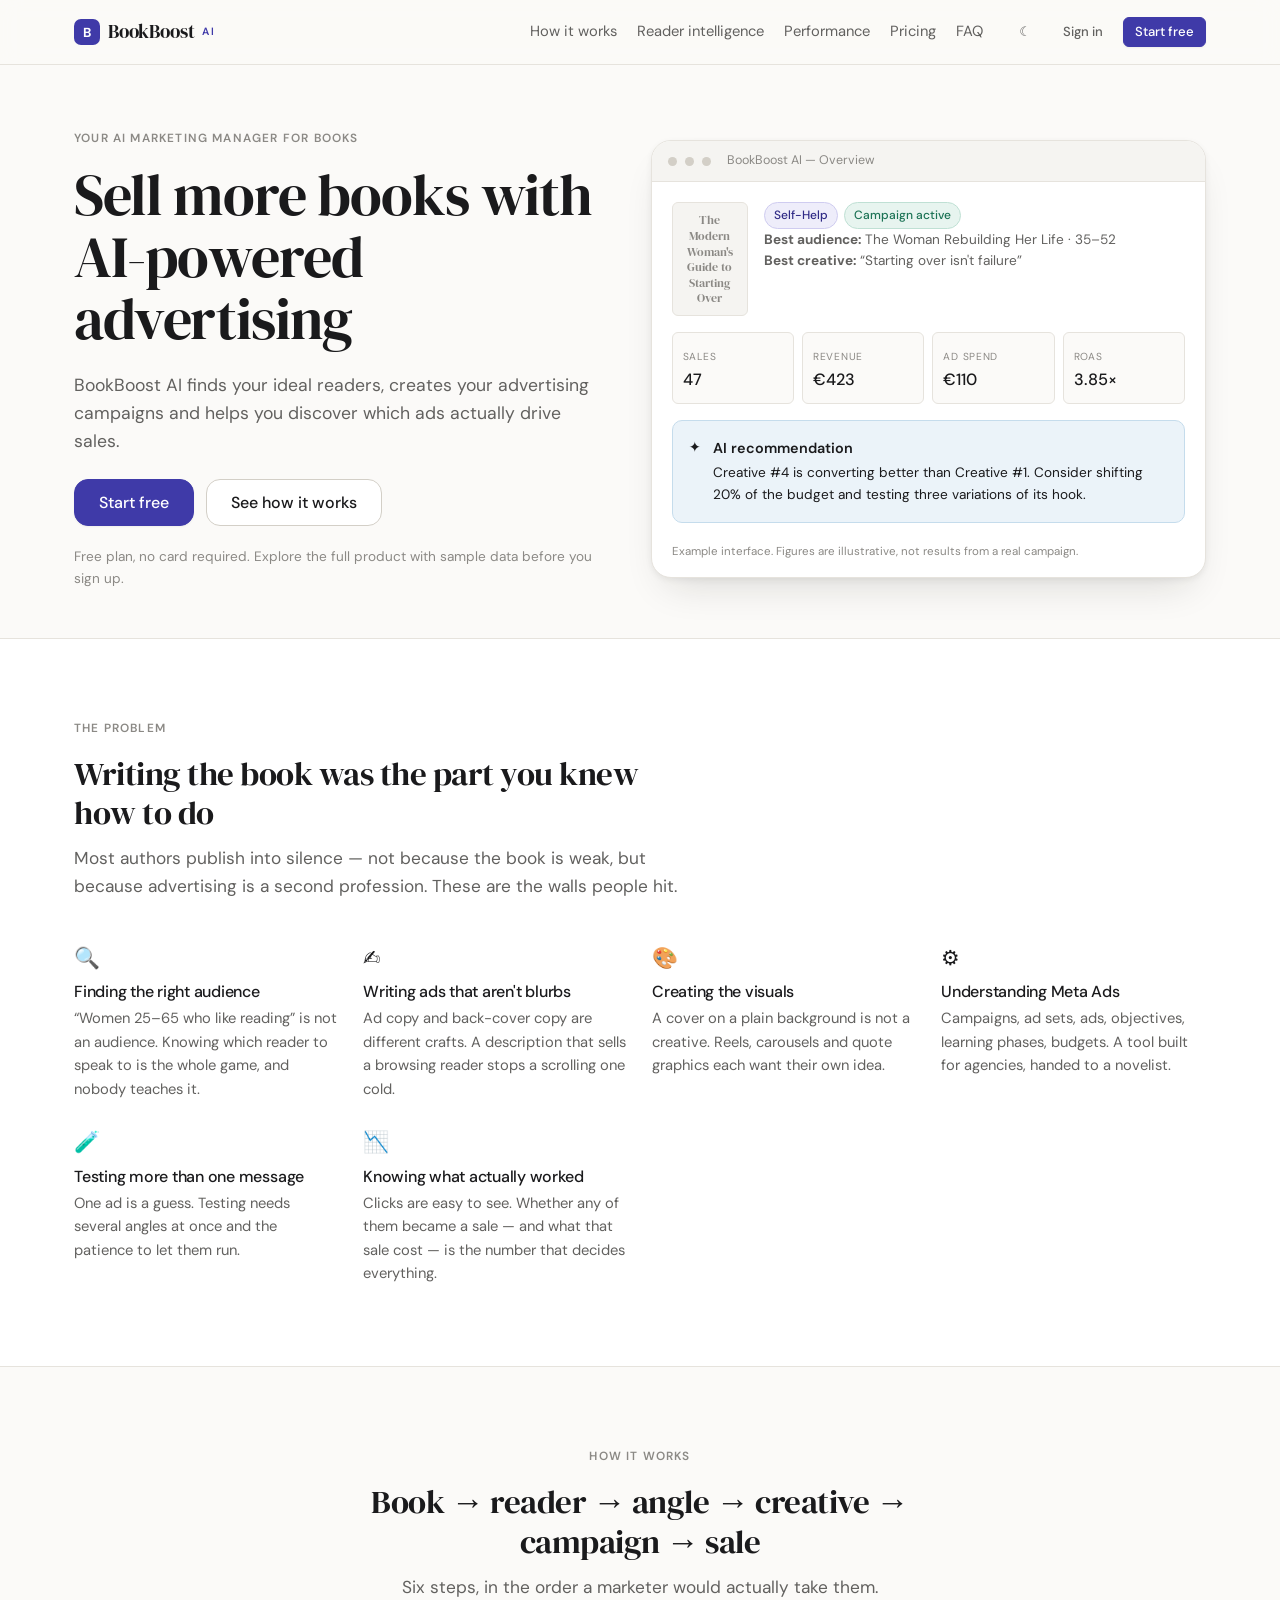
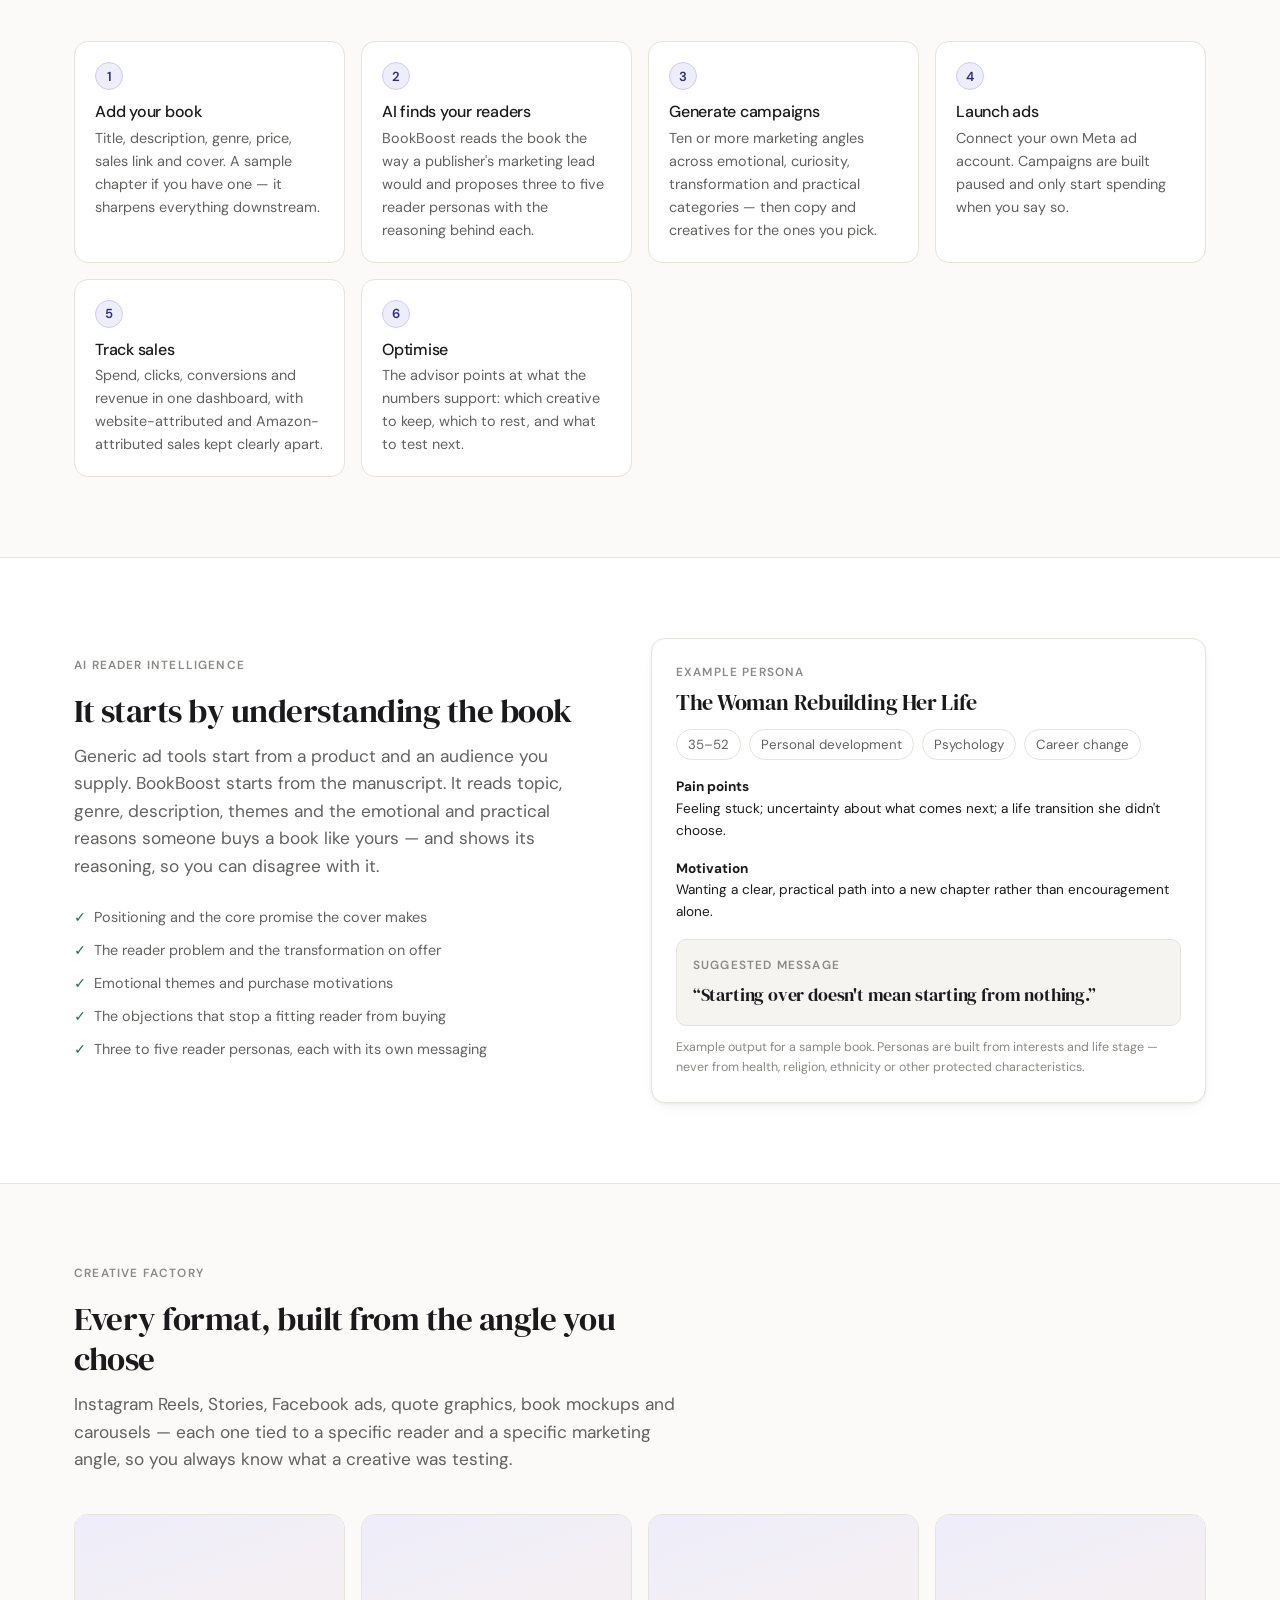
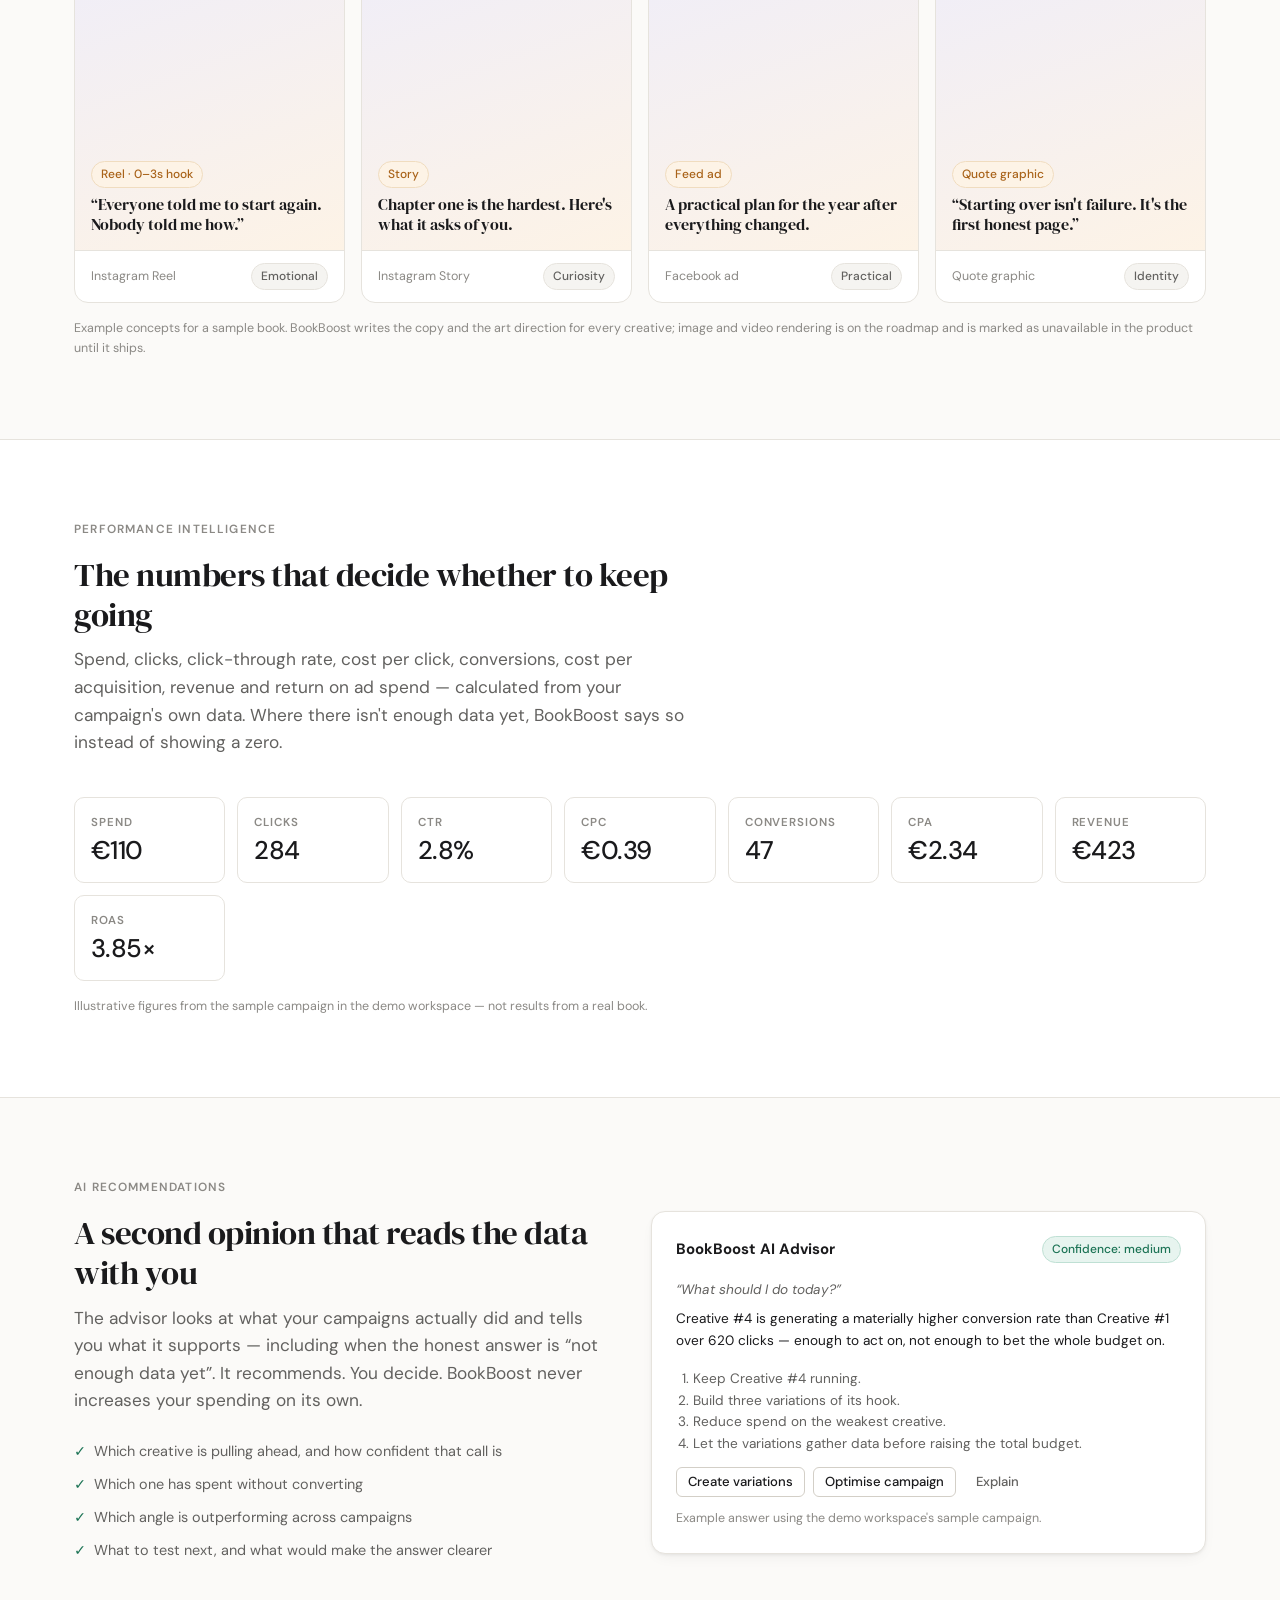
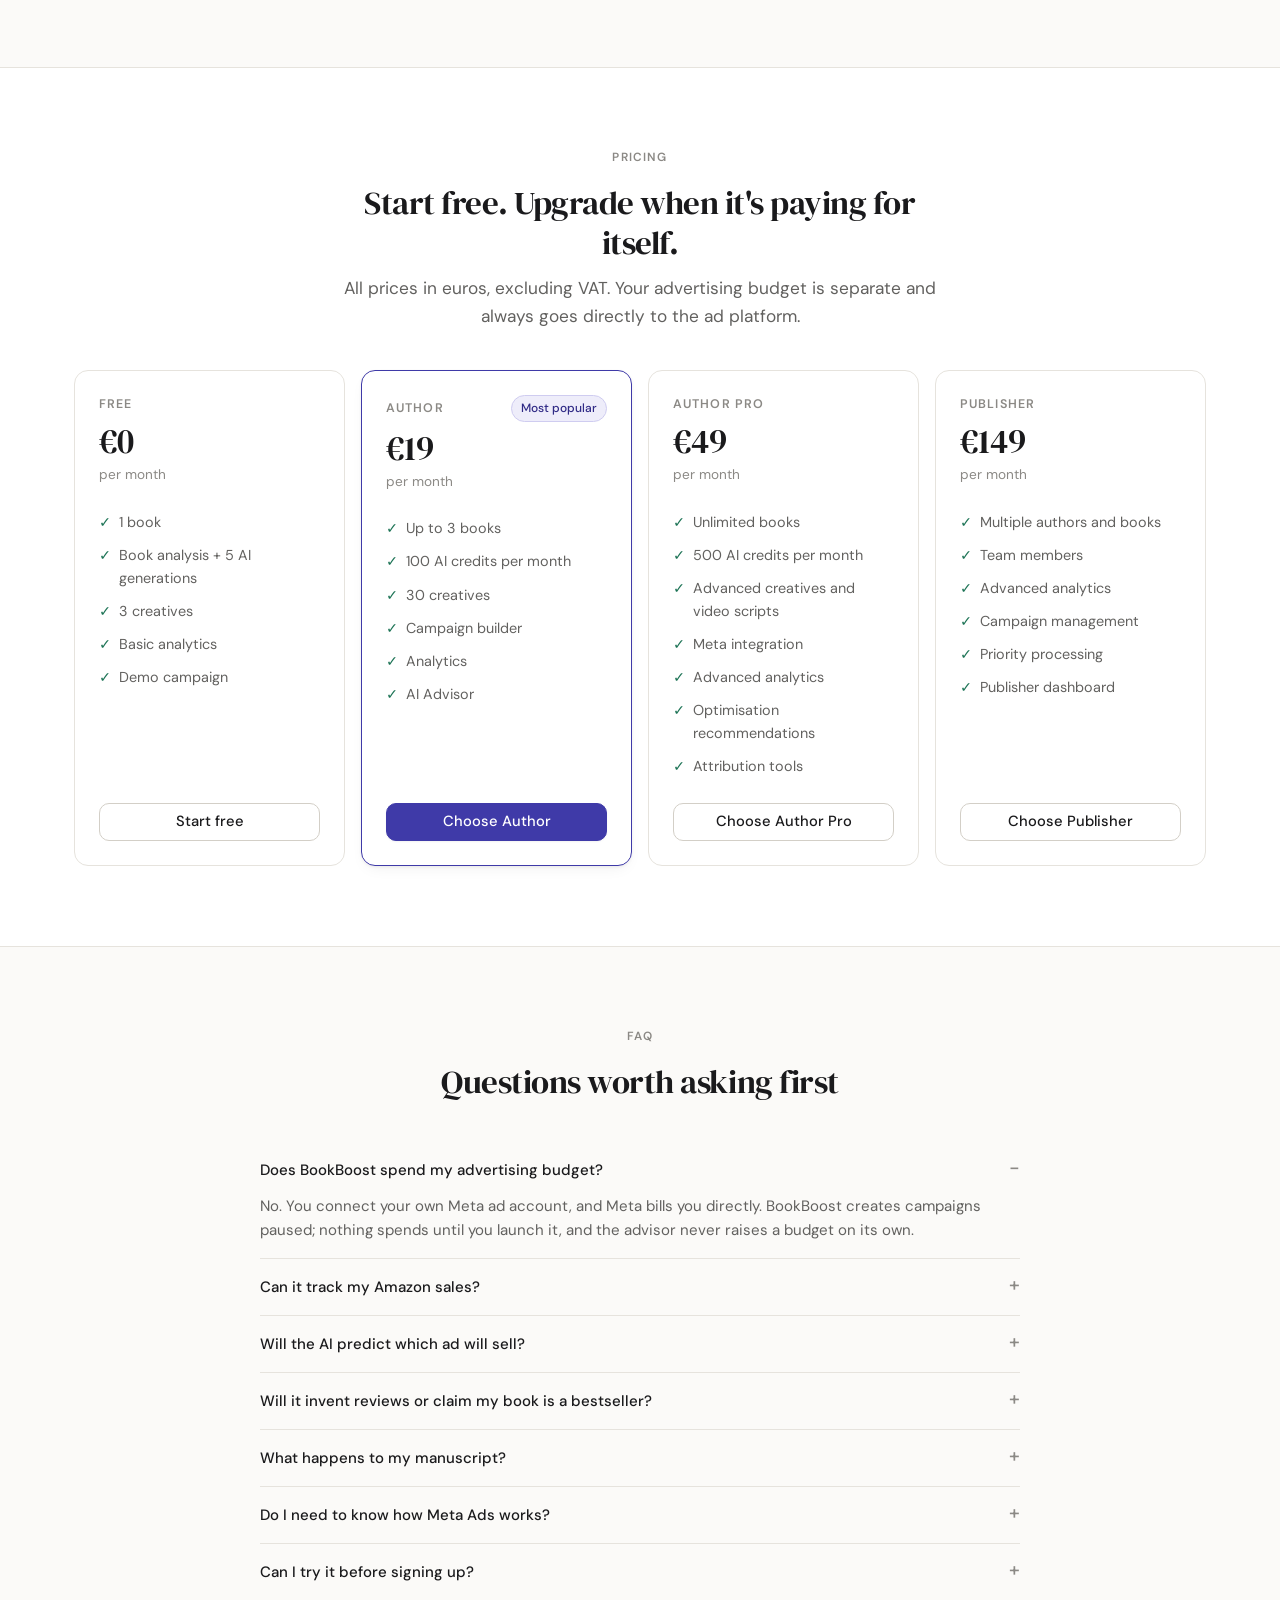
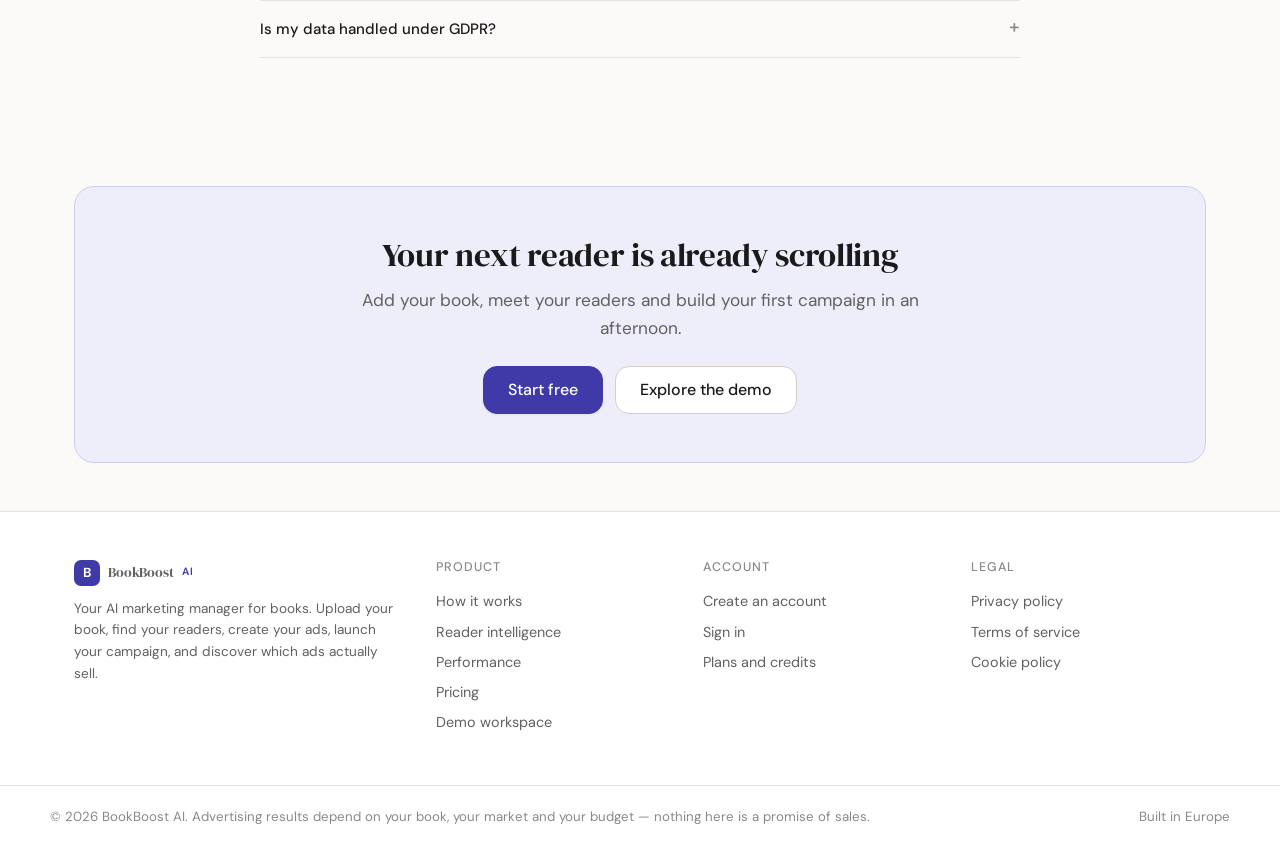
==== commit ff6f09af: "Keep long book titles inside the cover placeholder A non-breaking space in the hero's sample title m" ====
--- a/index.html
+++ b/index.html
@@ -9,8 +9,12 @@
 <meta property="og:title" content="BookBoost AI — Your AI Marketing Manager for Books">
 <meta property="og:description" content="Upload your book. Find your readers. Create your ads. Launch your campaign. Discover which ads actually sell.">
 <meta property="og:site_name" content="BookBoost AI">
+<meta property="og:url" content="https://bookboost-ai.netlify.app/">
 <meta name="twitter:card" content="summary_large_image">
-<link rel="icon" href="/favicon.ico">
+<link rel="canonical" href="https://bookboost-ai.netlify.app/">
+<link rel="icon" href="/favicon.ico" sizes="16x16 32x32 48x48">
+<link rel="icon" href="/favicon.svg" type="image/svg+xml">
+<link rel="apple-touch-icon" href="/apple-touch-icon.png">
 
 <!-- Self-hosted type: no request leaves the visitor's browser for a font. -->
 <link rel="stylesheet" href="/fonts/fonts.css">
@@ -84,7 +88,7 @@
       </div>
       <div class="bb-mock__body">
         <div class="bb-mock__top">
-          <div class="bb-cover bb-cover--placeholder">The Modern&nbsp;Woman's Guide to Starting Over</div>
+          <div class="bb-cover bb-cover--placeholder">The Modern Woman's Guide to Starting Over</div>
           <div class="bb-stack-sm">
             <div class="bb-row bb-row--wrap" style="gap:6px">
               <span class="bb-badge bb-badge--primary">Self-Help</span>
--- a/assets/css/design-system.css
+++ b/assets/css/design-system.css
@@ -852,10 +852,18 @@
   display: flex;
   align-items: center;
   justify-content: center;
-  padding: var(--bb-3);
+  /* Padding scales with the cover so the smallest one (the 76px hero
+     thumbnail) is not mostly padding. */
+  padding: 6%;
   text-align: center;
   font-family: var(--bb-font-serif);
-  font-size: 0.86rem;
+  font-size: 0.78rem;
   color: var(--bb-text-subtle);
-  line-height: 1.35;
-}
+  line-height: 1.25;
+  /* The title is author-supplied and the box is narrow, so a single long
+     word can be wider than the cover. Break it rather than letting it
+     spill over the artwork beside it, and clip whatever still will not
+     fit — centred flex content overflows both edges, not just the end. */
+  overflow: hidden;
+  overflow-wrap: anywhere;
+}
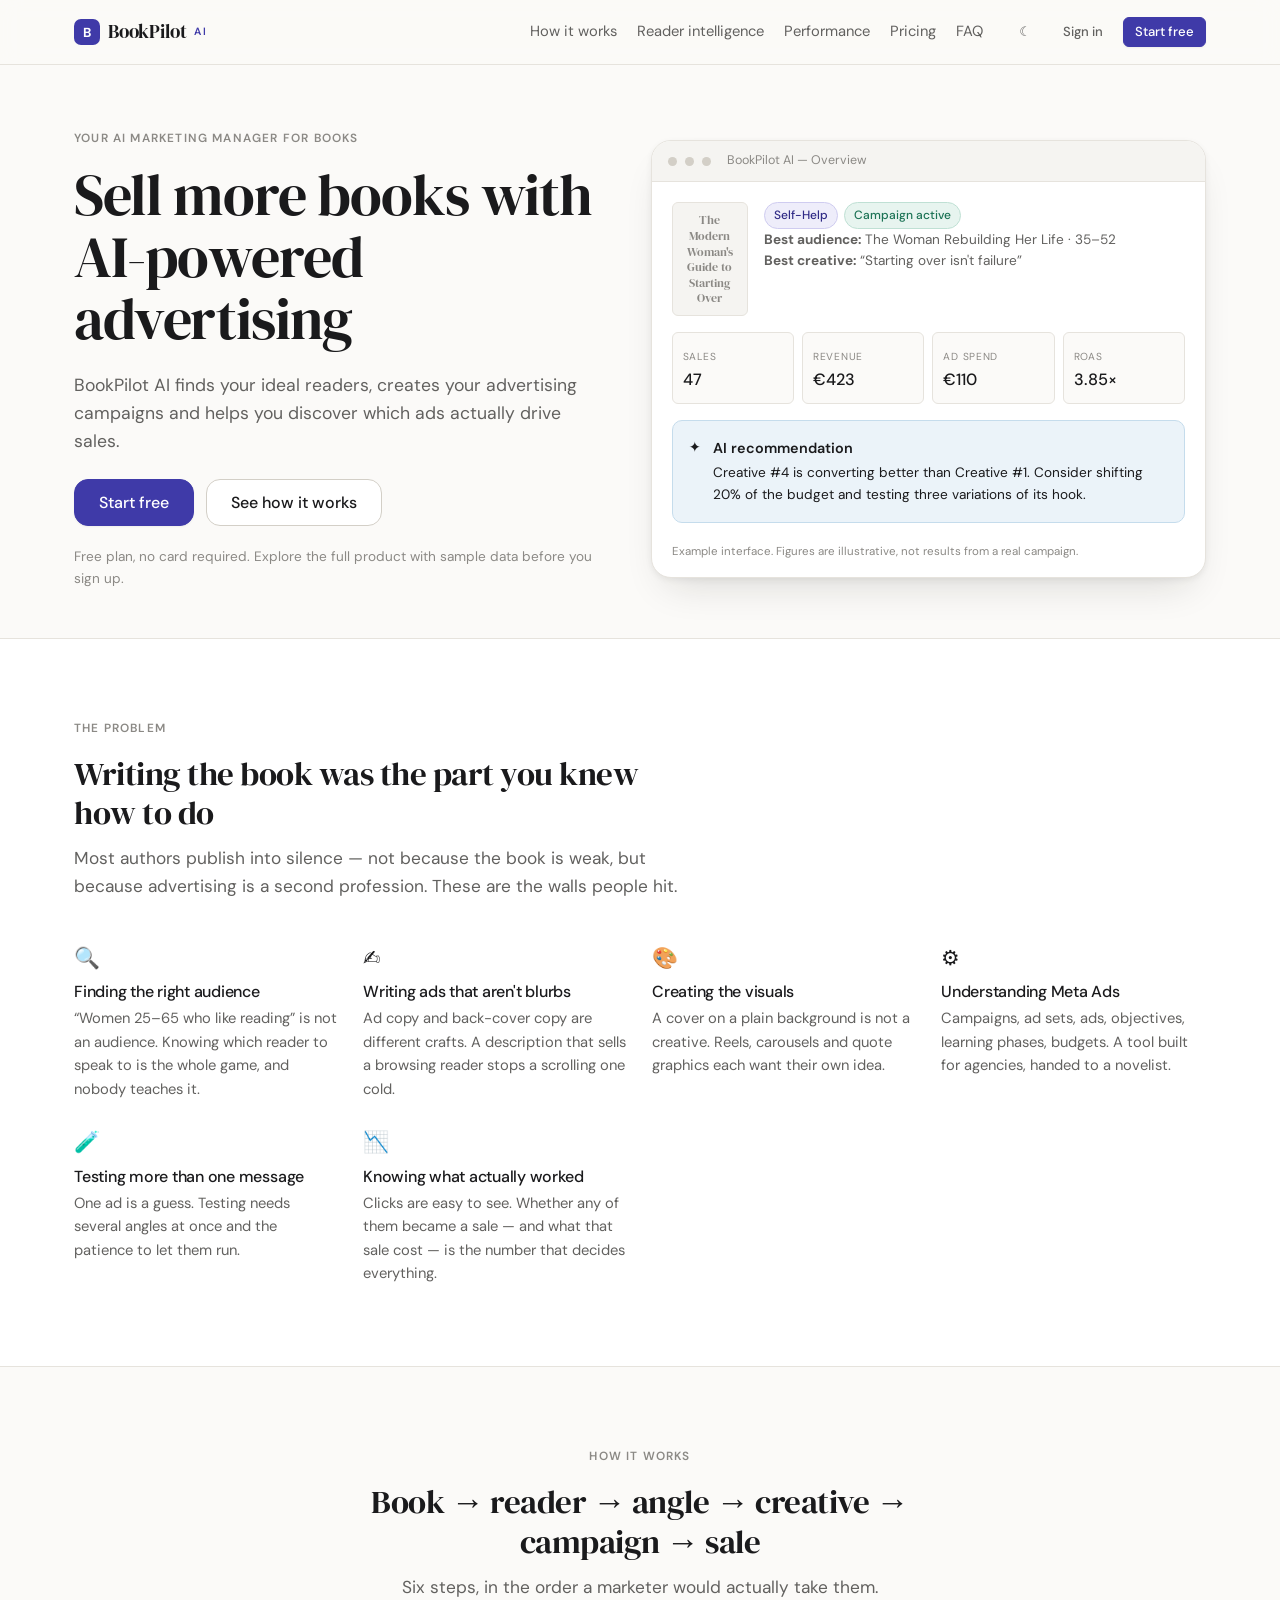
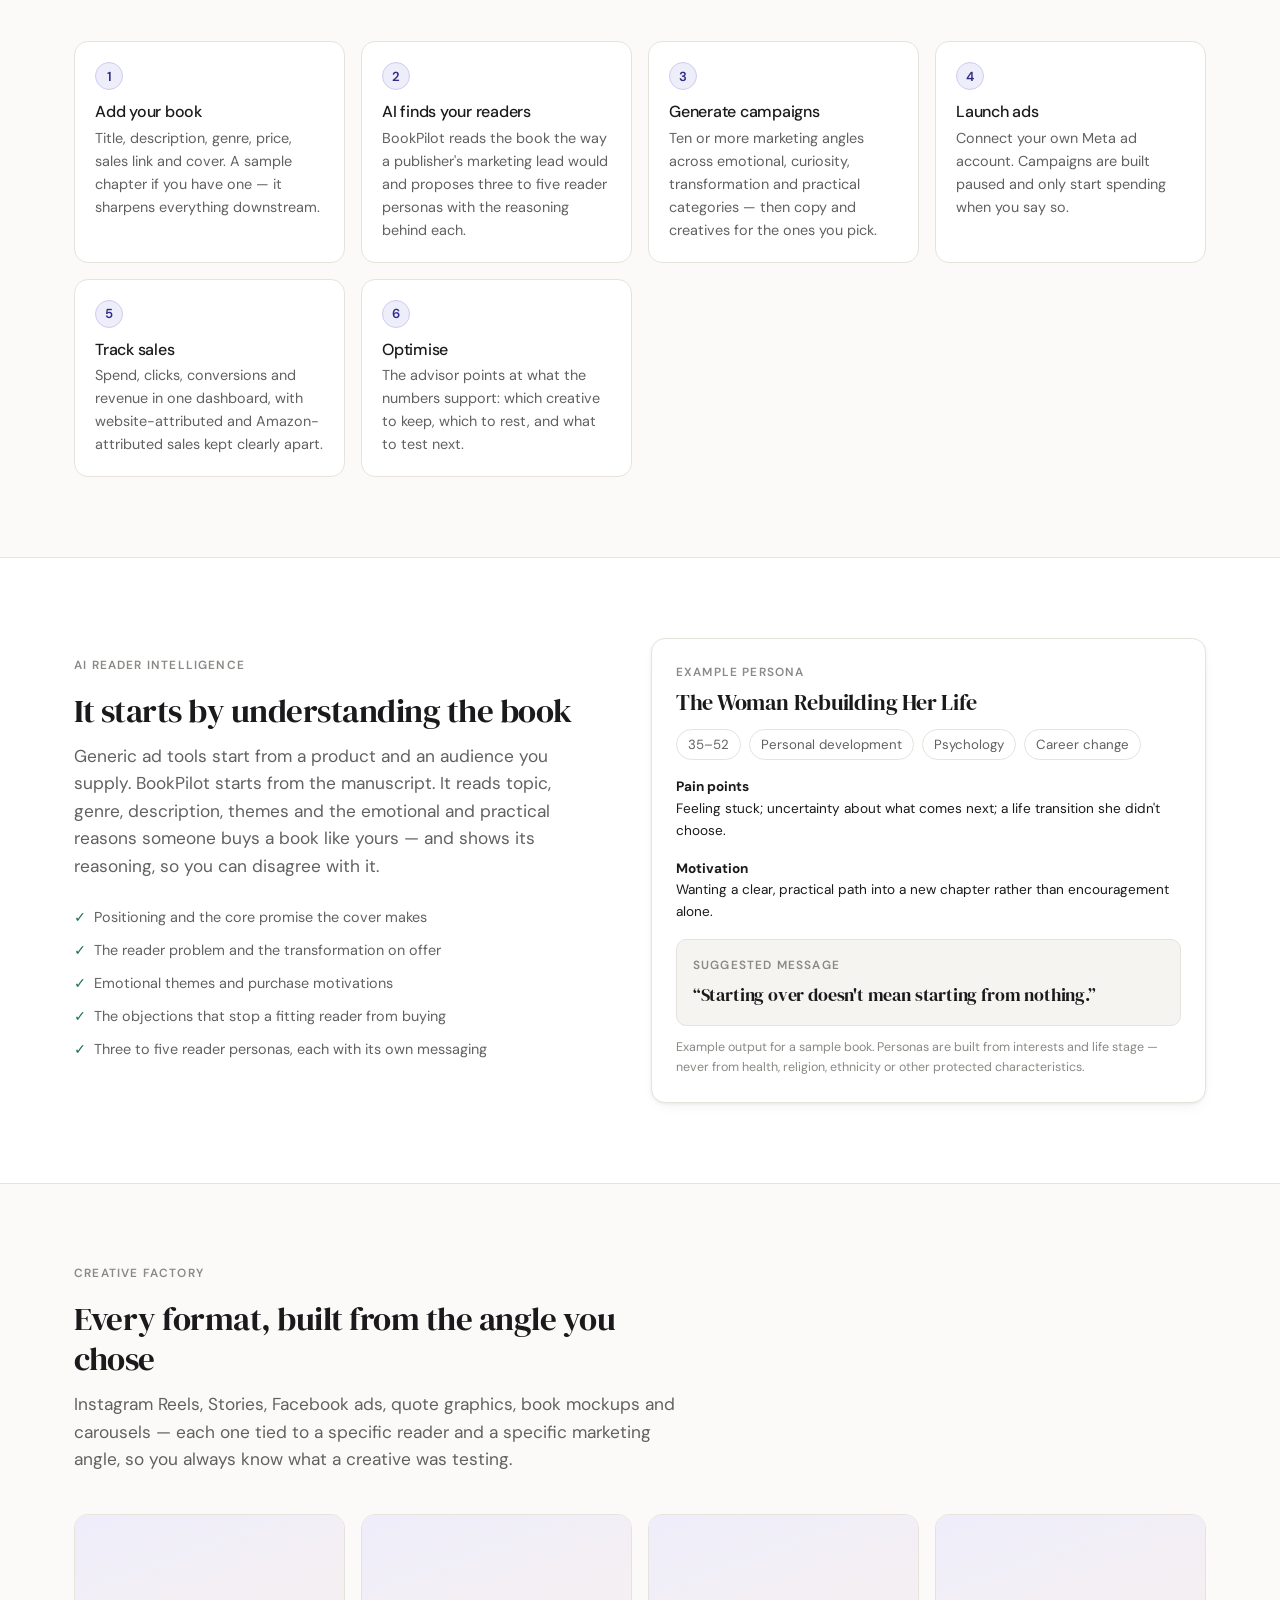
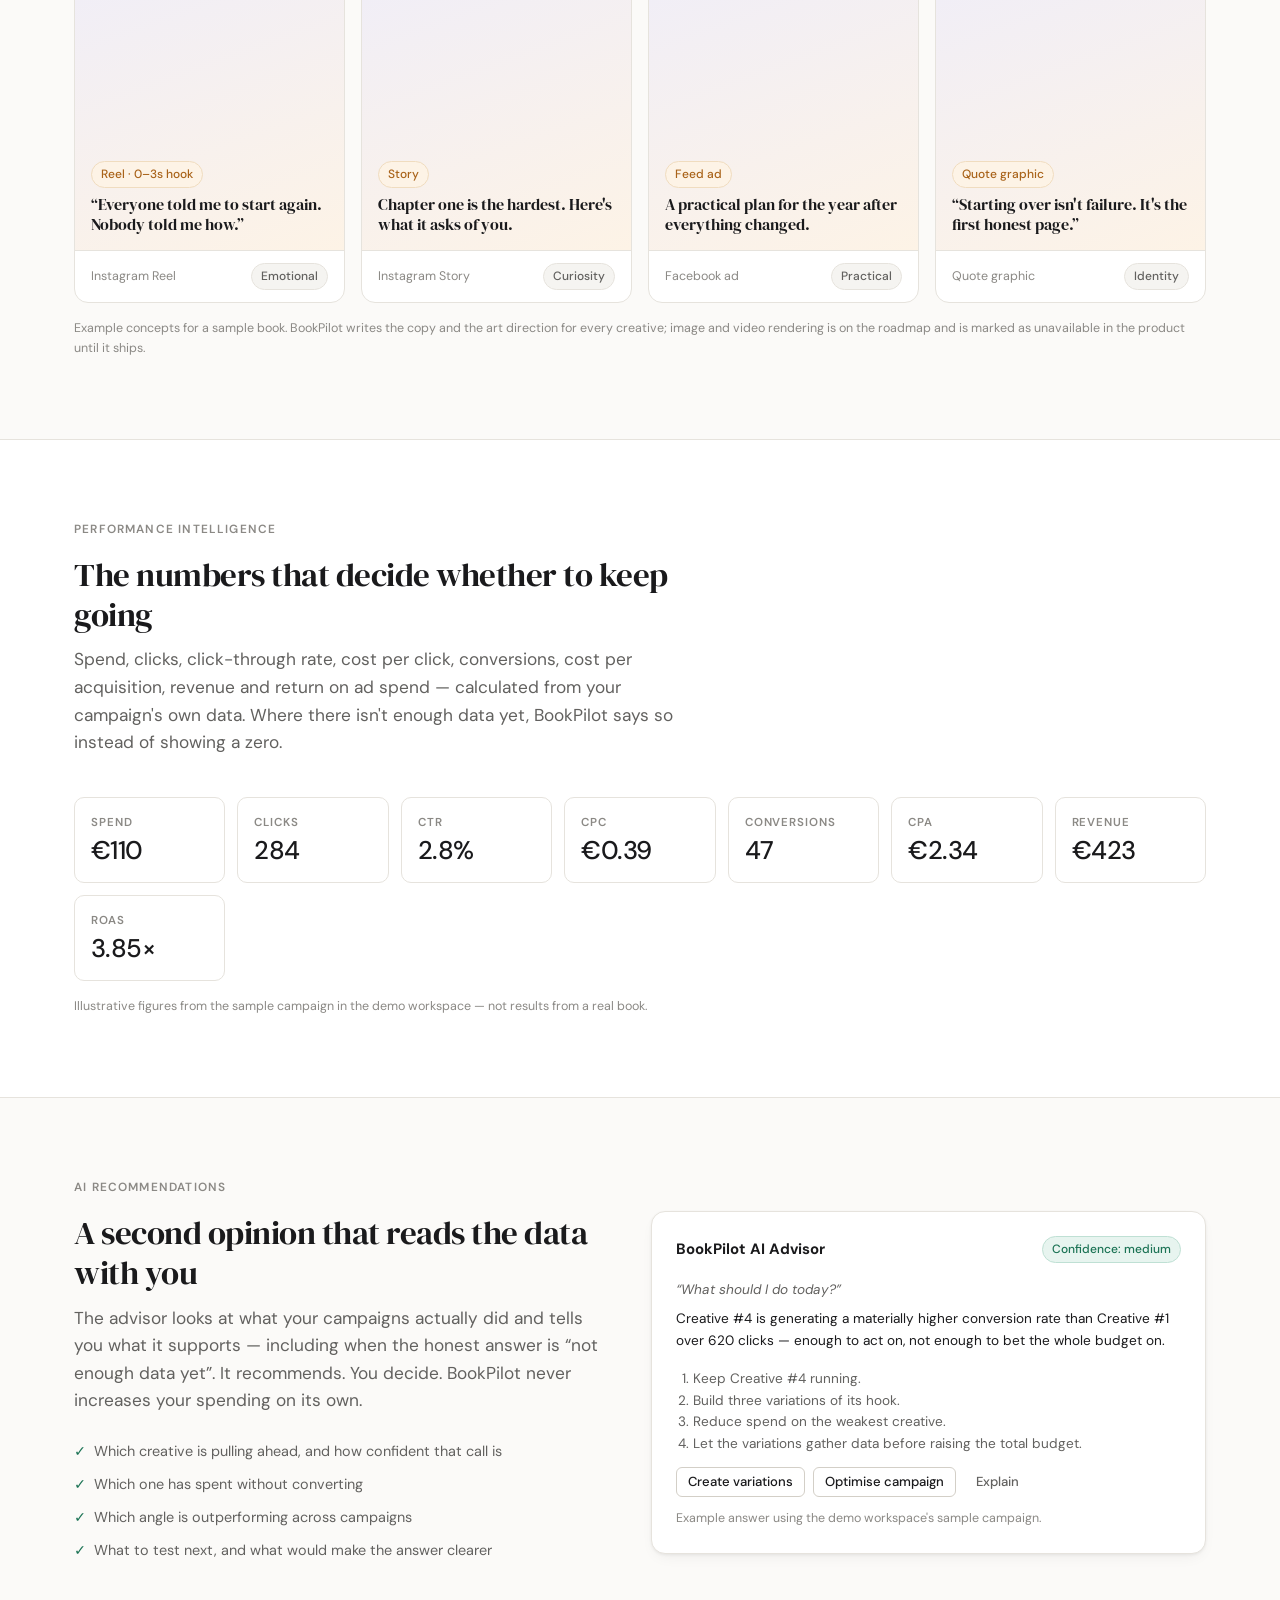
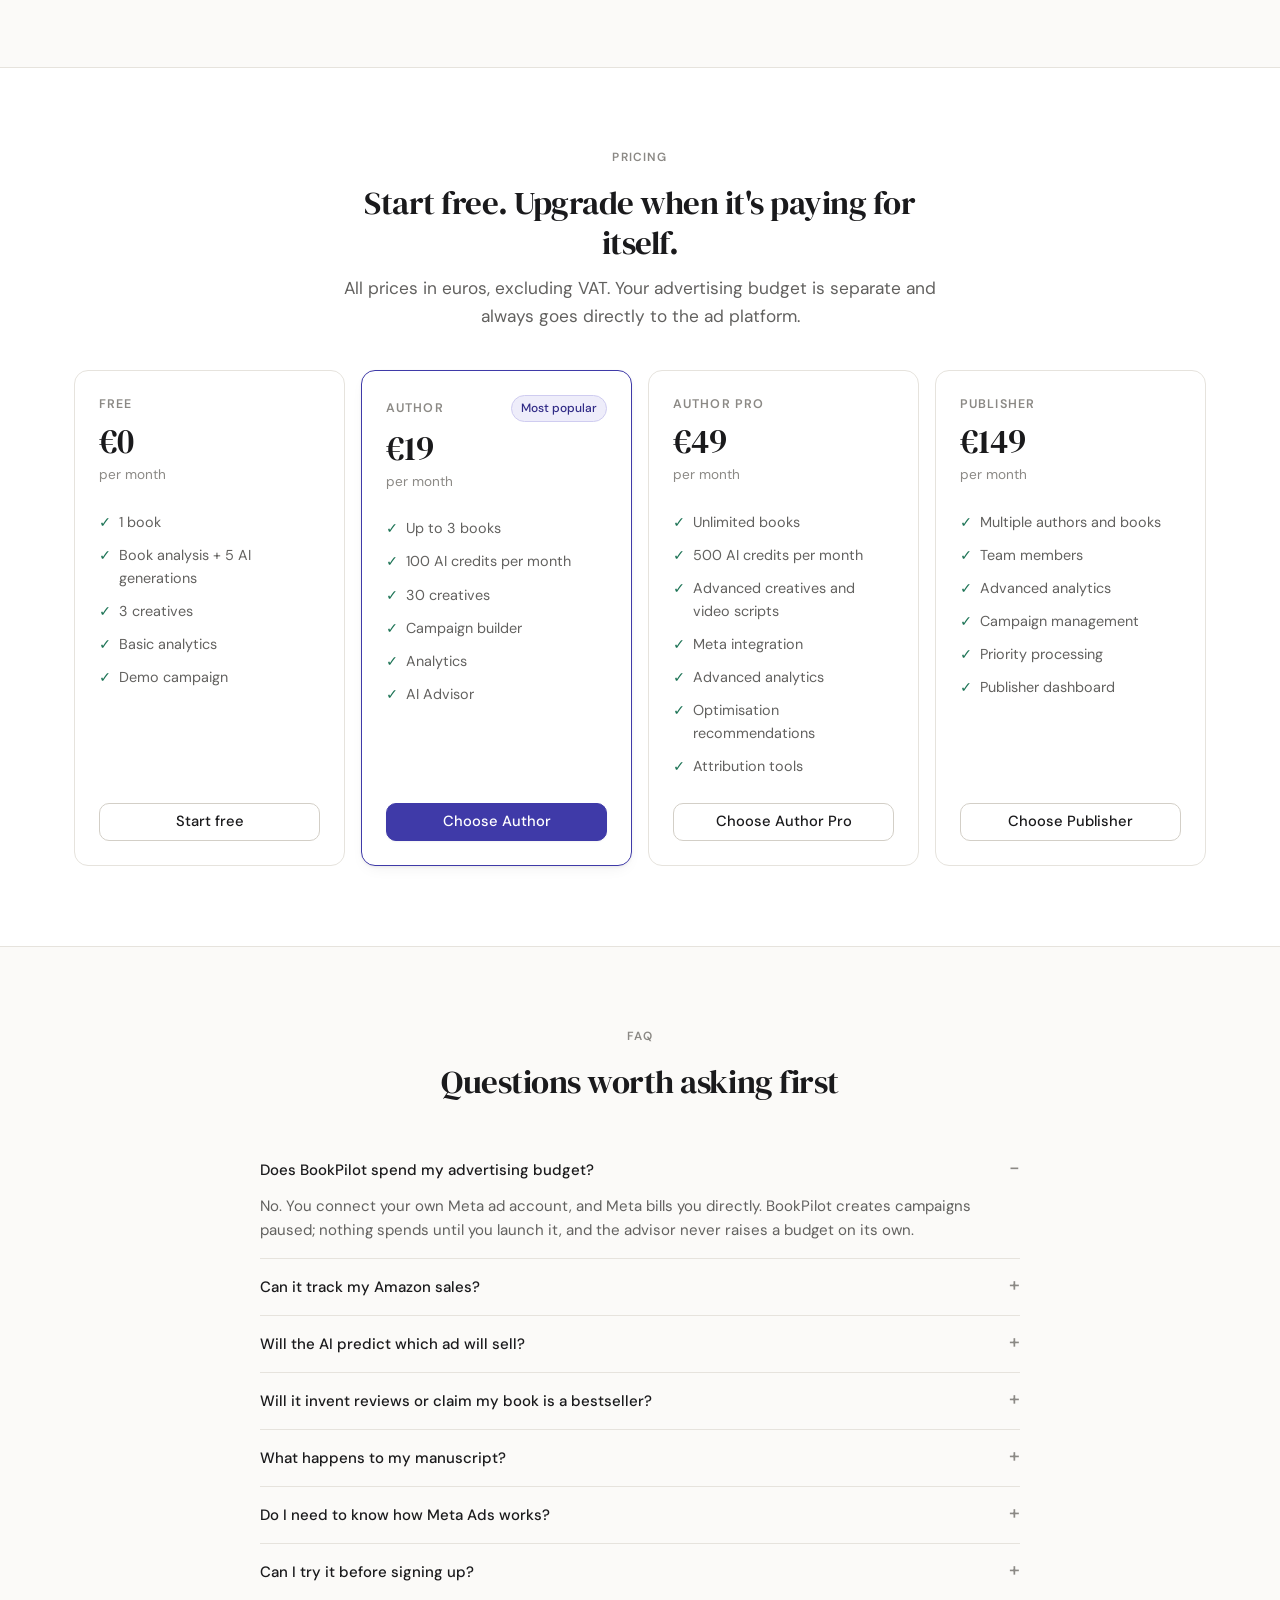
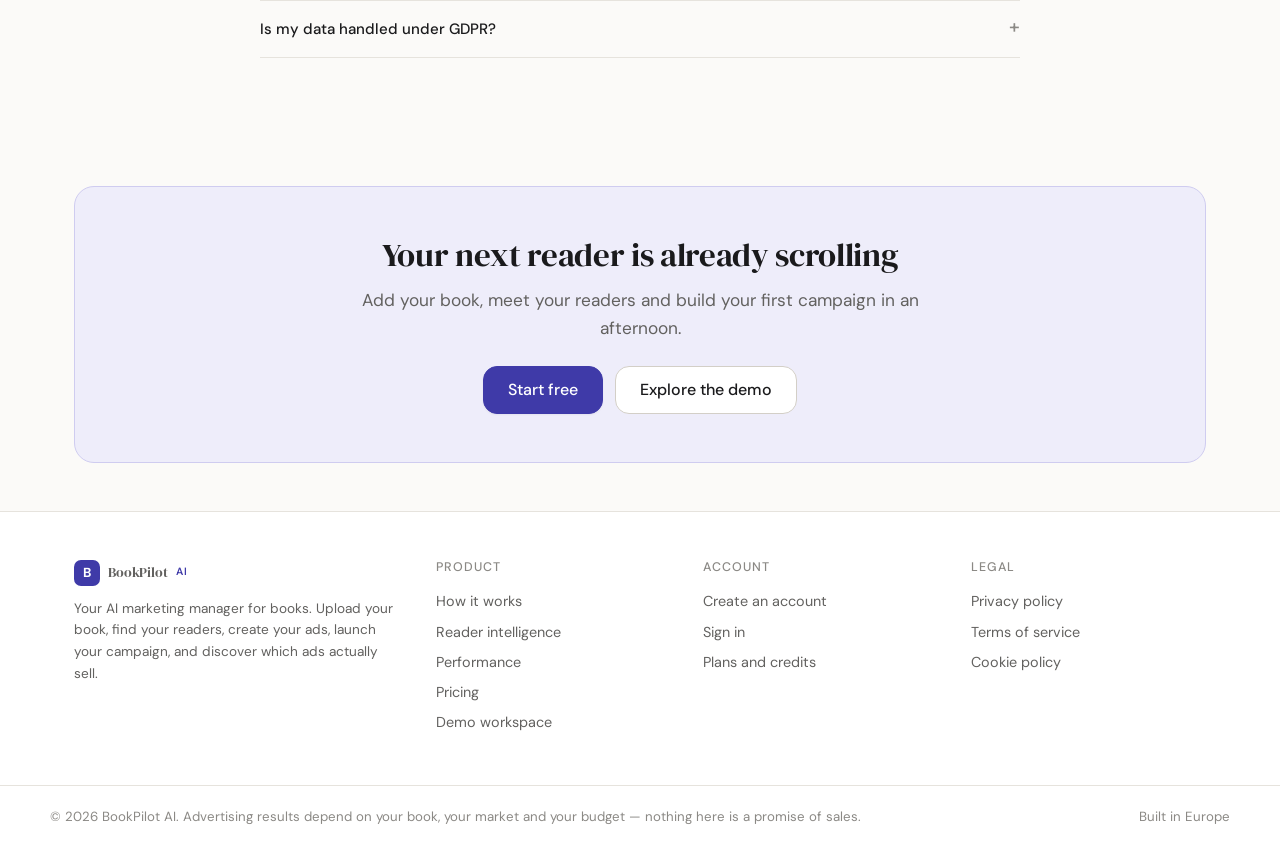
==== commit c735b74d: "Rename the product from BookBoost AI to BookPilot AI A complete rename, not just the visible copy: f" ====
--- a/index.html
+++ b/index.html
@@ -3,15 +3,15 @@
 <head>
 <meta charset="UTF-8">
 <meta name="viewport" content="width=device-width, initial-scale=1">
-<title>BookBoost AI — Your AI Marketing Manager for Books</title>
-<meta name="description" content="BookBoost AI helps authors find their ideal readers, build advertising campaigns and see which ads actually drive sales. Book analysis, reader personas, marketing angles, creatives and campaign analytics in one place.">
+<title>BookPilot AI — Your AI Marketing Manager for Books</title>
+<meta name="description" content="BookPilot AI helps authors find their ideal readers, build advertising campaigns and see which ads actually drive sales. Book analysis, reader personas, marketing angles, creatives and campaign analytics in one place.">
 <meta property="og:type" content="website">
-<meta property="og:title" content="BookBoost AI — Your AI Marketing Manager for Books">
+<meta property="og:title" content="BookPilot AI — Your AI Marketing Manager for Books">
 <meta property="og:description" content="Upload your book. Find your readers. Create your ads. Launch your campaign. Discover which ads actually sell.">
-<meta property="og:site_name" content="BookBoost AI">
-<meta property="og:url" content="https://bookboost-ai.netlify.app/">
+<meta property="og:site_name" content="BookPilot AI">
+<meta property="og:url" content="https://bookpilot-ai.netlify.app/">
 <meta name="twitter:card" content="summary_large_image">
-<link rel="canonical" href="https://bookboost-ai.netlify.app/">
+<link rel="canonical" href="https://bookpilot-ai.netlify.app/">
 <link rel="icon" href="/favicon.ico" sizes="16x16 32x32 48x48">
 <link rel="icon" href="/favicon.svg" type="image/svg+xml">
 <link rel="apple-touch-icon" href="/apple-touch-icon.png">
@@ -26,32 +26,32 @@
      white flash. Duplicates theme.js deliberately — a module import
      would run too late. */
   try {
-    var t = localStorage.getItem('bookboost.theme');
+    var t = localStorage.getItem('bookpilot.theme');
     if (t === 'light' || t === 'dark') document.documentElement.setAttribute('data-theme', t);
   } catch (e) {}
 </script>
 </head>
 <body>
 
-<a class="bb-skip-link" href="#main">Skip to content</a>
-
-<header class="bb-nav">
-  <div class="bb-nav__inner">
-    <a class="bb-logo" href="/">
-      <span class="bb-logo__mark">B</span>
-      BookBoost <span class="bb-logo__ai">AI</span>
+<a class="bp-skip-link" href="#main">Skip to content</a>
+
+<header class="bp-nav">
+  <div class="bp-nav__inner">
+    <a class="bp-logo" href="/">
+      <span class="bp-logo__mark">B</span>
+      BookPilot <span class="bp-logo__ai">AI</span>
     </a>
-    <nav class="bb-nav__links" aria-label="Sections">
-      <a class="bb-nav__link" href="#how">How it works</a>
-      <a class="bb-nav__link" href="#intelligence">Reader intelligence</a>
-      <a class="bb-nav__link" href="#performance">Performance</a>
-      <a class="bb-nav__link" href="#pricing">Pricing</a>
-      <a class="bb-nav__link" href="#faq">FAQ</a>
+    <nav class="bp-nav__links" aria-label="Sections">
+      <a class="bp-nav__link" href="#how">How it works</a>
+      <a class="bp-nav__link" href="#intelligence">Reader intelligence</a>
+      <a class="bp-nav__link" href="#performance">Performance</a>
+      <a class="bp-nav__link" href="#pricing">Pricing</a>
+      <a class="bp-nav__link" href="#faq">FAQ</a>
     </nav>
-    <div class="bb-nav__actions">
-      <button type="button" class="bb-btn bb-btn--ghost bb-btn--sm" id="theme-toggle" aria-label="Switch theme">☾</button>
-      <a class="bb-btn bb-btn--ghost bb-btn--sm" href="/app.html#/signin">Sign in</a>
-      <a class="bb-btn bb-btn--primary bb-btn--sm" href="/app.html#/signup">Start free</a>
+    <div class="bp-nav__actions">
+      <button type="button" class="bp-btn bp-btn--ghost bp-btn--sm" id="theme-toggle" aria-label="Switch theme">☾</button>
+      <a class="bp-btn bp-btn--ghost bp-btn--sm" href="/app.html#/signin">Sign in</a>
+      <a class="bp-btn bp-btn--primary bp-btn--sm" href="/app.html#/signup">Start free</a>
     </div>
   </div>
 </header>
@@ -61,64 +61,64 @@
 <!-- =============================================================== -->
 <!-- 1. Hero                                                          -->
 <!-- =============================================================== -->
-<section class="bb-section bb-hero">
-  <div class="bb-hero__grid">
+<section class="bp-section bp-hero">
+  <div class="bp-hero__grid">
     <div>
-      <p class="bb-eyebrow">Your AI marketing manager for books</p>
-      <h1 class="bb-hero__title">Sell more books with AI-powered advertising</h1>
-      <p class="bb-hero__sub">
-        BookBoost AI finds your ideal readers, creates your advertising campaigns
+      <p class="bp-eyebrow">Your AI marketing manager for books</p>
+      <h1 class="bp-hero__title">Sell more books with AI-powered advertising</h1>
+      <p class="bp-hero__sub">
+        BookPilot AI finds your ideal readers, creates your advertising campaigns
         and helps you discover which ads actually drive sales.
       </p>
-      <div class="bb-hero__ctas">
-        <a class="bb-btn bb-btn--primary bb-btn--lg" href="/app.html#/signup">Start free</a>
-        <a class="bb-btn bb-btn--secondary bb-btn--lg" href="/app.html?demo=1#/overview">See how it works</a>
-      </div>
-      <p class="bb-hero__note">
+      <div class="bp-hero__ctas">
+        <a class="bp-btn bp-btn--primary bp-btn--lg" href="/app.html#/signup">Start free</a>
+        <a class="bp-btn bp-btn--secondary bp-btn--lg" href="/app.html?demo=1#/overview">See how it works</a>
+      </div>
+      <p class="bp-hero__note">
         Free plan, no card required. Explore the full product with sample data before you sign up.
       </p>
     </div>
 
     <!-- Illustration of the dashboard. Every number here is invented for
          the purpose of showing the layout, and the caption says so. -->
-    <div class="bb-mock" role="img" aria-label="Illustration of the BookBoost AI dashboard showing a book, its reader profile, campaign performance and an AI recommendation.">
-      <div class="bb-mock__bar">
-        <span class="bb-mock__dot"></span><span class="bb-mock__dot"></span><span class="bb-mock__dot"></span>
-        <span class="bb-mock__title">BookBoost AI — Overview</span>
-      </div>
-      <div class="bb-mock__body">
-        <div class="bb-mock__top">
-          <div class="bb-cover bb-cover--placeholder">The Modern Woman's Guide to Starting Over</div>
-          <div class="bb-stack-sm">
-            <div class="bb-row bb-row--wrap" style="gap:6px">
-              <span class="bb-badge bb-badge--primary">Self-Help</span>
-              <span class="bb-badge bb-badge--success">Campaign active</span>
+    <div class="bp-mock" role="img" aria-label="Illustration of the BookPilot AI dashboard showing a book, its reader profile, campaign performance and an AI recommendation.">
+      <div class="bp-mock__bar">
+        <span class="bp-mock__dot"></span><span class="bp-mock__dot"></span><span class="bp-mock__dot"></span>
+        <span class="bp-mock__title">BookPilot AI — Overview</span>
+      </div>
+      <div class="bp-mock__body">
+        <div class="bp-mock__top">
+          <div class="bp-cover bp-cover--placeholder">The Modern Woman's Guide to Starting Over</div>
+          <div class="bp-stack-sm">
+            <div class="bp-row bp-row--wrap" style="gap:6px">
+              <span class="bp-badge bp-badge--primary">Self-Help</span>
+              <span class="bp-badge bp-badge--success">Campaign active</span>
             </div>
-            <p class="bb-small bb-muted" style="margin:0">
+            <p class="bp-small bp-muted" style="margin:0">
               <strong>Best audience:</strong> The Woman Rebuilding Her Life · 35–52
             </p>
-            <p class="bb-small bb-muted" style="margin:0">
+            <p class="bp-small bp-muted" style="margin:0">
               <strong>Best creative:</strong> “Starting over isn't failure”
             </p>
           </div>
         </div>
 
-        <div class="bb-mock__stats">
-          <div class="bb-mock__stat"><span>Sales</span><b>47</b></div>
-          <div class="bb-mock__stat"><span>Revenue</span><b>€423</b></div>
-          <div class="bb-mock__stat"><span>Ad spend</span><b>€110</b></div>
-          <div class="bb-mock__stat"><span>ROAS</span><b>3.85×</b></div>
+        <div class="bp-mock__stats">
+          <div class="bp-mock__stat"><span>Sales</span><b>47</b></div>
+          <div class="bp-mock__stat"><span>Revenue</span><b>€423</b></div>
+          <div class="bp-mock__stat"><span>Ad spend</span><b>€110</b></div>
+          <div class="bp-mock__stat"><span>ROAS</span><b>3.85×</b></div>
         </div>
 
-        <div class="bb-alert bb-alert--info">
-          <span class="bb-alert__icon">✦</span>
+        <div class="bp-alert bp-alert--info">
+          <span class="bp-alert__icon">✦</span>
           <div>
-            <div class="bb-alert__title">AI recommendation</div>
-            <div class="bb-small">Creative #4 is converting better than Creative #1. Consider shifting 20% of the budget and testing three variations of its hook.</div>
+            <div class="bp-alert__title">AI recommendation</div>
+            <div class="bp-small">Creative #4 is converting better than Creative #1. Consider shifting 20% of the budget and testing three variations of its hook.</div>
           </div>
         </div>
       </div>
-      <p class="bb-mock__caption">Example interface. Figures are illustrative, not results from a real campaign.</p>
+      <p class="bp-mock__caption">Example interface. Figures are illustrative, not results from a real campaign.</p>
     </div>
   </div>
 </section>
@@ -126,44 +126,44 @@
 <!-- =============================================================== -->
 <!-- 2. Problem                                                       -->
 <!-- =============================================================== -->
-<section class="bb-band">
-  <div class="bb-section">
-    <div class="bb-section__head">
-      <p class="bb-eyebrow">The problem</p>
-      <h2 class="bb-section__title">Writing the book was the part you knew how to do</h2>
-      <p class="bb-lead">
+<section class="bp-band">
+  <div class="bp-section">
+    <div class="bp-section__head">
+      <p class="bp-eyebrow">The problem</p>
+      <h2 class="bp-section__title">Writing the book was the part you knew how to do</h2>
+      <p class="bp-lead">
         Most authors publish into silence — not because the book is weak, but because
         advertising is a second profession. These are the walls people hit.
       </p>
     </div>
-    <div class="bb-features">
-      <div class="bb-feature">
-        <div class="bb-feature__icon">🔍</div>
+    <div class="bp-features">
+      <div class="bp-feature">
+        <div class="bp-feature__icon">🔍</div>
         <h3>Finding the right audience</h3>
         <p>“Women 25–65 who like reading” is not an audience. Knowing which reader to speak to is the whole game, and nobody teaches it.</p>
       </div>
-      <div class="bb-feature">
-        <div class="bb-feature__icon">✍</div>
+      <div class="bp-feature">
+        <div class="bp-feature__icon">✍</div>
         <h3>Writing ads that aren't blurbs</h3>
         <p>Ad copy and back-cover copy are different crafts. A description that sells a browsing reader stops a scrolling one cold.</p>
       </div>
-      <div class="bb-feature">
-        <div class="bb-feature__icon">🎨</div>
+      <div class="bp-feature">
+        <div class="bp-feature__icon">🎨</div>
         <h3>Creating the visuals</h3>
         <p>A cover on a plain background is not a creative. Reels, carousels and quote graphics each want their own idea.</p>
       </div>
-      <div class="bb-feature">
-        <div class="bb-feature__icon">⚙</div>
+      <div class="bp-feature">
+        <div class="bp-feature__icon">⚙</div>
         <h3>Understanding Meta Ads</h3>
         <p>Campaigns, ad sets, ads, objectives, learning phases, budgets. A tool built for agencies, handed to a novelist.</p>
       </div>
-      <div class="bb-feature">
-        <div class="bb-feature__icon">🧪</div>
+      <div class="bp-feature">
+        <div class="bp-feature__icon">🧪</div>
         <h3>Testing more than one message</h3>
         <p>One ad is a guess. Testing needs several angles at once and the patience to let them run.</p>
       </div>
-      <div class="bb-feature">
-        <div class="bb-feature__icon">📉</div>
+      <div class="bp-feature">
+        <div class="bp-feature__icon">📉</div>
         <h3>Knowing what actually worked</h3>
         <p>Clicks are easy to see. Whether any of them became a sale — and what that sale cost — is the number that decides everything.</p>
       </div>
@@ -174,40 +174,40 @@
 <!-- =============================================================== -->
 <!-- 3. How it works                                                  -->
 <!-- =============================================================== -->
-<section class="bb-section" id="how">
-  <div class="bb-section__head bb-section__head--center">
-    <p class="bb-eyebrow">How it works</p>
-    <h2 class="bb-section__title">Book → reader → angle → creative → campaign → sale</h2>
-    <p class="bb-lead">Six steps, in the order a marketer would actually take them.</p>
-  </div>
-  <div class="bb-steps">
-    <article class="bb-step">
-      <div class="bb-step__n">1</div>
+<section class="bp-section" id="how">
+  <div class="bp-section__head bp-section__head--center">
+    <p class="bp-eyebrow">How it works</p>
+    <h2 class="bp-section__title">Book → reader → angle → creative → campaign → sale</h2>
+    <p class="bp-lead">Six steps, in the order a marketer would actually take them.</p>
+  </div>
+  <div class="bp-steps">
+    <article class="bp-step">
+      <div class="bp-step__n">1</div>
       <h3>Add your book</h3>
       <p>Title, description, genre, price, sales link and cover. A sample chapter if you have one — it sharpens everything downstream.</p>
     </article>
-    <article class="bb-step">
-      <div class="bb-step__n">2</div>
+    <article class="bp-step">
+      <div class="bp-step__n">2</div>
       <h3>AI finds your readers</h3>
-      <p>BookBoost reads the book the way a publisher's marketing lead would and proposes three to five reader personas with the reasoning behind each.</p>
-    </article>
-    <article class="bb-step">
-      <div class="bb-step__n">3</div>
+      <p>BookPilot reads the book the way a publisher's marketing lead would and proposes three to five reader personas with the reasoning behind each.</p>
+    </article>
+    <article class="bp-step">
+      <div class="bp-step__n">3</div>
       <h3>Generate campaigns</h3>
       <p>Ten or more marketing angles across emotional, curiosity, transformation and practical categories — then copy and creatives for the ones you pick.</p>
     </article>
-    <article class="bb-step">
-      <div class="bb-step__n">4</div>
+    <article class="bp-step">
+      <div class="bp-step__n">4</div>
       <h3>Launch ads</h3>
       <p>Connect your own Meta ad account. Campaigns are built paused and only start spending when you say so.</p>
     </article>
-    <article class="bb-step">
-      <div class="bb-step__n">5</div>
+    <article class="bp-step">
+      <div class="bp-step__n">5</div>
       <h3>Track sales</h3>
       <p>Spend, clicks, conversions and revenue in one dashboard, with website-attributed and Amazon-attributed sales kept clearly apart.</p>
     </article>
-    <article class="bb-step">
-      <div class="bb-step__n">6</div>
+    <article class="bp-step">
+      <div class="bp-step__n">6</div>
       <h3>Optimise</h3>
       <p>The advisor points at what the numbers support: which creative to keep, which to rest, and what to test next.</p>
     </article>
@@ -217,19 +217,19 @@
 <!-- =============================================================== -->
 <!-- 4. AI reader intelligence                                        -->
 <!-- =============================================================== -->
-<section class="bb-band" id="intelligence">
-  <div class="bb-section">
-    <div class="bb-hero__grid">
+<section class="bp-band" id="intelligence">
+  <div class="bp-section">
+    <div class="bp-hero__grid">
       <div>
-        <p class="bb-eyebrow">AI reader intelligence</p>
-        <h2 class="bb-section__title">It starts by understanding the book</h2>
-        <p class="bb-lead">
-          Generic ad tools start from a product and an audience you supply. BookBoost starts
+        <p class="bp-eyebrow">AI reader intelligence</p>
+        <h2 class="bp-section__title">It starts by understanding the book</h2>
+        <p class="bp-lead">
+          Generic ad tools start from a product and an audience you supply. BookPilot starts
           from the manuscript. It reads topic, genre, description, themes and the emotional
           and practical reasons someone buys a book like yours — and shows its reasoning, so
           you can disagree with it.
         </p>
-        <ul class="bb-plan__features" style="margin-top:var(--bb-5)">
+        <ul class="bp-plan__features" style="margin-top:var(--bp-5)">
           <li>Positioning and the core promise the cover makes</li>
           <li>The reader problem and the transformation on offer</li>
           <li>Emotional themes and purchase motivations</li>
@@ -237,22 +237,22 @@
           <li>Three to five reader personas, each with its own messaging</li>
         </ul>
       </div>
-      <div class="bb-card bb-card--raised">
-        <div class="bb-eyebrow">Example persona</div>
-        <h3 class="bb-display" style="font-size:1.4rem;margin:var(--bb-2) 0 var(--bb-3)">The Woman Rebuilding Her Life</h3>
-        <div class="bb-chips" style="margin-bottom:var(--bb-4)">
-          <span class="bb-chip">35–52</span>
-          <span class="bb-chip">Personal development</span>
-          <span class="bb-chip">Psychology</span>
-          <span class="bb-chip">Career change</span>
+      <div class="bp-card bp-card--raised">
+        <div class="bp-eyebrow">Example persona</div>
+        <h3 class="bp-display" style="font-size:1.4rem;margin:var(--bp-2) 0 var(--bp-3)">The Woman Rebuilding Her Life</h3>
+        <div class="bp-chips" style="margin-bottom:var(--bp-4)">
+          <span class="bp-chip">35–52</span>
+          <span class="bp-chip">Personal development</span>
+          <span class="bp-chip">Psychology</span>
+          <span class="bp-chip">Career change</span>
         </div>
-        <p class="bb-small"><strong>Pain points</strong><br>Feeling stuck; uncertainty about what comes next; a life transition she didn't choose.</p>
-        <p class="bb-small"><strong>Motivation</strong><br>Wanting a clear, practical path into a new chapter rather than encouragement alone.</p>
-        <div class="bb-panel" style="margin-top:var(--bb-4)">
-          <div class="bb-eyebrow">Suggested message</div>
-          <p class="bb-display" style="font-size:1.12rem;margin:6px 0 0">“Starting over doesn't mean starting from nothing.”</p>
+        <p class="bp-small"><strong>Pain points</strong><br>Feeling stuck; uncertainty about what comes next; a life transition she didn't choose.</p>
+        <p class="bp-small"><strong>Motivation</strong><br>Wanting a clear, practical path into a new chapter rather than encouragement alone.</p>
+        <div class="bp-panel" style="margin-top:var(--bp-4)">
+          <div class="bp-eyebrow">Suggested message</div>
+          <p class="bp-display" style="font-size:1.12rem;margin:6px 0 0">“Starting over doesn't mean starting from nothing.”</p>
         </div>
-        <p class="bb-tiny bb-subtle" style="margin-top:var(--bb-3)">
+        <p class="bp-tiny bp-subtle" style="margin-top:var(--bp-3)">
           Example output for a sample book. Personas are built from interests and life stage —
           never from health, religion, ethnicity or other protected characteristics.
         </p>
@@ -264,48 +264,48 @@
 <!-- =============================================================== -->
 <!-- 5. Creative factory                                              -->
 <!-- =============================================================== -->
-<section class="bb-section">
-  <div class="bb-section__head">
-    <p class="bb-eyebrow">Creative factory</p>
-    <h2 class="bb-section__title">Every format, built from the angle you chose</h2>
-    <p class="bb-lead">
+<section class="bp-section">
+  <div class="bp-section__head">
+    <p class="bp-eyebrow">Creative factory</p>
+    <h2 class="bp-section__title">Every format, built from the angle you chose</h2>
+    <p class="bp-lead">
       Instagram Reels, Stories, Facebook ads, quote graphics, book mockups and carousels —
       each one tied to a specific reader and a specific marketing angle, so you always know
       what a creative was testing.
     </p>
   </div>
-  <div class="bb-samples">
-    <article class="bb-sample">
-      <div class="bb-sample__frame">
-        <span class="bb-badge bb-badge--accent" style="align-self:flex-start">Reel · 0–3s hook</span>
-        <p class="bb-sample__hook">“Everyone told me to start again. Nobody told me how.”</p>
-      </div>
-      <div class="bb-sample__meta"><span class="bb-tiny bb-subtle">Instagram Reel</span><span class="bb-badge">Emotional</span></div>
-    </article>
-    <article class="bb-sample">
-      <div class="bb-sample__frame">
-        <span class="bb-badge bb-badge--accent" style="align-self:flex-start">Story</span>
-        <p class="bb-sample__hook">Chapter one is the hardest. Here's what it asks of you.</p>
-      </div>
-      <div class="bb-sample__meta"><span class="bb-tiny bb-subtle">Instagram Story</span><span class="bb-badge">Curiosity</span></div>
-    </article>
-    <article class="bb-sample">
-      <div class="bb-sample__frame">
-        <span class="bb-badge bb-badge--accent" style="align-self:flex-start">Feed ad</span>
-        <p class="bb-sample__hook">A practical plan for the year after everything changed.</p>
-      </div>
-      <div class="bb-sample__meta"><span class="bb-tiny bb-subtle">Facebook ad</span><span class="bb-badge">Practical</span></div>
-    </article>
-    <article class="bb-sample">
-      <div class="bb-sample__frame">
-        <span class="bb-badge bb-badge--accent" style="align-self:flex-start">Quote graphic</span>
-        <p class="bb-sample__hook">“Starting over isn't failure. It's the first honest page.”</p>
-      </div>
-      <div class="bb-sample__meta"><span class="bb-tiny bb-subtle">Quote graphic</span><span class="bb-badge">Identity</span></div>
-    </article>
-  </div>
-  <p class="bb-tiny bb-subtle" style="margin-top:var(--bb-4)">
-    Example concepts for a sample book. BookBoost writes the copy and the art direction for
+  <div class="bp-samples">
+    <article class="bp-sample">
+      <div class="bp-sample__frame">
+        <span class="bp-badge bp-badge--accent" style="align-self:flex-start">Reel · 0–3s hook</span>
+        <p class="bp-sample__hook">“Everyone told me to start again. Nobody told me how.”</p>
+      </div>
+      <div class="bp-sample__meta"><span class="bp-tiny bp-subtle">Instagram Reel</span><span class="bp-badge">Emotional</span></div>
+    </article>
+    <article class="bp-sample">
+      <div class="bp-sample__frame">
+        <span class="bp-badge bp-badge--accent" style="align-self:flex-start">Story</span>
+        <p class="bp-sample__hook">Chapter one is the hardest. Here's what it asks of you.</p>
+      </div>
+      <div class="bp-sample__meta"><span class="bp-tiny bp-subtle">Instagram Story</span><span class="bp-badge">Curiosity</span></div>
+    </article>
+    <article class="bp-sample">
+      <div class="bp-sample__frame">
+        <span class="bp-badge bp-badge--accent" style="align-self:flex-start">Feed ad</span>
+        <p class="bp-sample__hook">A practical plan for the year after everything changed.</p>
+      </div>
+      <div class="bp-sample__meta"><span class="bp-tiny bp-subtle">Facebook ad</span><span class="bp-badge">Practical</span></div>
+    </article>
+    <article class="bp-sample">
+      <div class="bp-sample__frame">
+        <span class="bp-badge bp-badge--accent" style="align-self:flex-start">Quote graphic</span>
+        <p class="bp-sample__hook">“Starting over isn't failure. It's the first honest page.”</p>
+      </div>
+      <div class="bp-sample__meta"><span class="bp-tiny bp-subtle">Quote graphic</span><span class="bp-badge">Identity</span></div>
+    </article>
+  </div>
+  <p class="bp-tiny bp-subtle" style="margin-top:var(--bp-4)">
+    Example concepts for a sample book. BookPilot writes the copy and the art direction for
     every creative; image and video rendering is on the roadmap and is marked as unavailable
     in the product until it ships.
   </p>
@@ -314,28 +314,28 @@
 <!-- =============================================================== -->
 <!-- 6. Performance intelligence                                      -->
 <!-- =============================================================== -->
-<section class="bb-band" id="performance">
-  <div class="bb-section">
-    <div class="bb-section__head">
-      <p class="bb-eyebrow">Performance intelligence</p>
-      <h2 class="bb-section__title">The numbers that decide whether to keep going</h2>
-      <p class="bb-lead">
+<section class="bp-band" id="performance">
+  <div class="bp-section">
+    <div class="bp-section__head">
+      <p class="bp-eyebrow">Performance intelligence</p>
+      <h2 class="bp-section__title">The numbers that decide whether to keep going</h2>
+      <p class="bp-lead">
         Spend, clicks, click-through rate, cost per click, conversions, cost per acquisition,
         revenue and return on ad spend — calculated from your campaign's own data. Where
-        there isn't enough data yet, BookBoost says so instead of showing a zero.
-      </p>
-    </div>
-    <div class="bb-stat-grid">
-      <div class="bb-stat"><div class="bb-stat__label">Spend</div><div class="bb-stat__value">€110</div></div>
-      <div class="bb-stat"><div class="bb-stat__label">Clicks</div><div class="bb-stat__value">284</div></div>
-      <div class="bb-stat"><div class="bb-stat__label">CTR</div><div class="bb-stat__value">2.8%</div></div>
-      <div class="bb-stat"><div class="bb-stat__label">CPC</div><div class="bb-stat__value">€0.39</div></div>
-      <div class="bb-stat"><div class="bb-stat__label">Conversions</div><div class="bb-stat__value">47</div></div>
-      <div class="bb-stat"><div class="bb-stat__label">CPA</div><div class="bb-stat__value">€2.34</div></div>
-      <div class="bb-stat"><div class="bb-stat__label">Revenue</div><div class="bb-stat__value">€423</div></div>
-      <div class="bb-stat"><div class="bb-stat__label">ROAS</div><div class="bb-stat__value">3.85×</div></div>
-    </div>
-    <p class="bb-tiny bb-subtle" style="margin-top:var(--bb-4)">
+        there isn't enough data yet, BookPilot says so instead of showing a zero.
+      </p>
+    </div>
+    <div class="bp-stat-grid">
+      <div class="bp-stat"><div class="bp-stat__label">Spend</div><div class="bp-stat__value">€110</div></div>
+      <div class="bp-stat"><div class="bp-stat__label">Clicks</div><div class="bp-stat__value">284</div></div>
+      <div class="bp-stat"><div class="bp-stat__label">CTR</div><div class="bp-stat__value">2.8%</div></div>
+      <div class="bp-stat"><div class="bp-stat__label">CPC</div><div class="bp-stat__value">€0.39</div></div>
+      <div class="bp-stat"><div class="bp-stat__label">Conversions</div><div class="bp-stat__value">47</div></div>
+      <div class="bp-stat"><div class="bp-stat__label">CPA</div><div class="bp-stat__value">€2.34</div></div>
+      <div class="bp-stat"><div class="bp-stat__label">Revenue</div><div class="bp-stat__value">€423</div></div>
+      <div class="bp-stat"><div class="bp-stat__label">ROAS</div><div class="bp-stat__value">3.85×</div></div>
+    </div>
+    <p class="bp-tiny bp-subtle" style="margin-top:var(--bp-4)">
       Illustrative figures from the sample campaign in the demo workspace — not results from a real book.
     </p>
   </div>
@@ -344,45 +344,45 @@
 <!-- =============================================================== -->
 <!-- 7. AI recommendations                                            -->
 <!-- =============================================================== -->
-<section class="bb-section">
-  <div class="bb-hero__grid">
+<section class="bp-section">
+  <div class="bp-hero__grid">
     <div>
-      <p class="bb-eyebrow">AI recommendations</p>
-      <h2 class="bb-section__title">A second opinion that reads the data with you</h2>
-      <p class="bb-lead">
+      <p class="bp-eyebrow">AI recommendations</p>
+      <h2 class="bp-section__title">A second opinion that reads the data with you</h2>
+      <p class="bp-lead">
         The advisor looks at what your campaigns actually did and tells you what it supports —
         including when the honest answer is “not enough data yet”. It recommends. You decide.
-        BookBoost never increases your spending on its own.
-      </p>
-      <ul class="bb-plan__features" style="margin-top:var(--bb-5)">
+        BookPilot never increases your spending on its own.
+      </p>
+      <ul class="bp-plan__features" style="margin-top:var(--bp-5)">
         <li>Which creative is pulling ahead, and how confident that call is</li>
         <li>Which one has spent without converting</li>
         <li>Which angle is outperforming across campaigns</li>
         <li>What to test next, and what would make the answer clearer</li>
       </ul>
     </div>
-    <div class="bb-card bb-card--raised">
-      <div class="bb-row bb-row--between" style="margin-bottom:var(--bb-4)">
-        <strong>BookBoost AI Advisor</strong>
-        <span class="bb-badge bb-badge--success">Confidence: medium</span>
-      </div>
-      <p class="bb-small bb-muted" style="margin-bottom:var(--bb-2)"><em>“What should I do today?”</em></p>
-      <p class="bb-small">
+    <div class="bp-card bp-card--raised">
+      <div class="bp-row bp-row--between" style="margin-bottom:var(--bp-4)">
+        <strong>BookPilot AI Advisor</strong>
+        <span class="bp-badge bp-badge--success">Confidence: medium</span>
+      </div>
+      <p class="bp-small bp-muted" style="margin-bottom:var(--bp-2)"><em>“What should I do today?”</em></p>
+      <p class="bp-small">
         Creative #4 is generating a materially higher conversion rate than Creative #1 over
         620 clicks — enough to act on, not enough to bet the whole budget on.
       </p>
-      <ol class="bb-small bb-muted" style="padding-left:1.1rem;margin:var(--bb-3) 0">
+      <ol class="bp-small bp-muted" style="padding-left:1.1rem;margin:var(--bp-3) 0">
         <li>Keep Creative #4 running.</li>
         <li>Build three variations of its hook.</li>
         <li>Reduce spend on the weakest creative.</li>
         <li>Let the variations gather data before raising the total budget.</li>
       </ol>
-      <div class="bb-row" style="gap:var(--bb-2);flex-wrap:wrap">
-        <span class="bb-btn bb-btn--secondary bb-btn--sm" aria-hidden="true">Create variations</span>
-        <span class="bb-btn bb-btn--secondary bb-btn--sm" aria-hidden="true">Optimise campaign</span>
-        <span class="bb-btn bb-btn--ghost bb-btn--sm" aria-hidden="true">Explain</span>
-      </div>
-      <p class="bb-tiny bb-subtle" style="margin-top:var(--bb-3)">Example answer using the demo workspace's sample campaign.</p>
+      <div class="bp-row" style="gap:var(--bp-2);flex-wrap:wrap">
+        <span class="bp-btn bp-btn--secondary bp-btn--sm" aria-hidden="true">Create variations</span>
+        <span class="bp-btn bp-btn--secondary bp-btn--sm" aria-hidden="true">Optimise campaign</span>
+        <span class="bp-btn bp-btn--ghost bp-btn--sm" aria-hidden="true">Explain</span>
+      </div>
+      <p class="bp-tiny bp-subtle" style="margin-top:var(--bp-3)">Example answer using the demo workspace's sample campaign.</p>
     </div>
   </div>
 </section>
@@ -390,36 +390,36 @@
 <!-- =============================================================== -->
 <!-- 8. Pricing                                                       -->
 <!-- =============================================================== -->
-<section class="bb-band" id="pricing">
-  <div class="bb-section">
-    <div class="bb-section__head bb-section__head--center">
-      <p class="bb-eyebrow">Pricing</p>
-      <h2 class="bb-section__title">Start free. Upgrade when it's paying for itself.</h2>
-      <p class="bb-lead">All prices in euros, excluding VAT. Your advertising budget is separate and always goes directly to the ad platform.</p>
-    </div>
-    <div class="bb-pricing">
-      <article class="bb-plan">
-        <div class="bb-plan__name">Free</div>
-        <div class="bb-plan__price">€0</div>
-        <div class="bb-plan__period">per month</div>
-        <ul class="bb-plan__features">
+<section class="bp-band" id="pricing">
+  <div class="bp-section">
+    <div class="bp-section__head bp-section__head--center">
+      <p class="bp-eyebrow">Pricing</p>
+      <h2 class="bp-section__title">Start free. Upgrade when it's paying for itself.</h2>
+      <p class="bp-lead">All prices in euros, excluding VAT. Your advertising budget is separate and always goes directly to the ad platform.</p>
+    </div>
+    <div class="bp-pricing">
+      <article class="bp-plan">
+        <div class="bp-plan__name">Free</div>
+        <div class="bp-plan__price">€0</div>
+        <div class="bp-plan__period">per month</div>
+        <ul class="bp-plan__features">
           <li>1 book</li>
           <li>Book analysis + 5 AI generations</li>
           <li>3 creatives</li>
           <li>Basic analytics</li>
           <li>Demo campaign</li>
         </ul>
-        <a class="bb-btn bb-btn--secondary bb-btn--block" href="/app.html#/signup">Start free</a>
+        <a class="bp-btn bp-btn--secondary bp-btn--block" href="/app.html#/signup">Start free</a>
       </article>
 
-      <article class="bb-plan bb-plan--featured">
-        <div class="bb-row bb-row--between">
-          <div class="bb-plan__name">Author</div>
-          <span class="bb-badge bb-badge--primary">Most popular</span>
+      <article class="bp-plan bp-plan--featured">
+        <div class="bp-row bp-row--between">
+          <div class="bp-plan__name">Author</div>
+          <span class="bp-badge bp-badge--primary">Most popular</span>
         </div>
-        <div class="bb-plan__price">€19</div>
-        <div class="bb-plan__period">per month</div>
-        <ul class="bb-plan__features">
+        <div class="bp-plan__price">€19</div>
+        <div class="bp-plan__period">per month</div>
+        <ul class="bp-plan__features">
           <li>Up to 3 books</li>
           <li>100 AI credits per month</li>
           <li>30 creatives</li>
@@ -427,14 +427,14 @@
           <li>Analytics</li>
           <li>AI Advisor</li>
         </ul>
-        <a class="bb-btn bb-btn--primary bb-btn--block" href="/app.html#/signup">Choose Author</a>
+        <a class="bp-btn bp-btn--primary bp-btn--block" href="/app.html#/signup">Choose Author</a>
       </article>
 
-      <article class="bb-plan">
-        <div class="bb-plan__name">Author Pro</div>
-        <div class="bb-plan__price">€49</div>
-        <div class="bb-plan__period">per month</div>
-        <ul class="bb-plan__features">
+      <article class="bp-plan">
+        <div class="bp-plan__name">Author Pro</div>
+        <div class="bp-plan__price">€49</div>
+        <div class="bp-plan__period">per month</div>
+        <ul class="bp-plan__features">
           <li>Unlimited books</li>
           <li>500 AI credits per month</li>
           <li>Advanced creatives and video scripts</li>
@@ -443,14 +443,14 @@
           <li>Optimisation recommendations</li>
           <li>Attribution tools</li>
         </ul>
-        <a class="bb-btn bb-btn--secondary bb-btn--block" href="/app.html#/signup">Choose Author Pro</a>
+        <a class="bp-btn bp-btn--secondary bp-btn--block" href="/app.html#/signup">Choose Author Pro</a>
       </article>
 
-      <article class="bb-plan">
-        <div class="bb-plan__name">Publisher</div>
-        <div class="bb-plan__price">€149</div>
-        <div class="bb-plan__period">per month</div>
-        <ul class="bb-plan__features">
+      <article class="bp-plan">
+        <div class="bp-plan__name">Publisher</div>
+        <div class="bp-plan__price">€149</div>
+        <div class="bp-plan__period">per month</div>
+        <ul class="bp-plan__features">
           <li>Multiple authors and books</li>
           <li>Team members</li>
           <li>Advanced analytics</li>
@@ -458,7 +458,7 @@
           <li>Priority processing</li>
           <li>Publisher dashboard</li>
         </ul>
-        <a class="bb-btn bb-btn--secondary bb-btn--block" href="/app.html#/signup">Choose Publisher</a>
+        <a class="bp-btn bp-btn--secondary bp-btn--block" href="/app.html#/signup">Choose Publisher</a>
       </article>
     </div>
   </div>
@@ -467,19 +467,19 @@
 <!-- =============================================================== -->
 <!-- 9. FAQ                                                           -->
 <!-- =============================================================== -->
-<section class="bb-section" id="faq">
-  <div class="bb-section__head bb-section__head--center">
-    <p class="bb-eyebrow">FAQ</p>
-    <h2 class="bb-section__title">Questions worth asking first</h2>
-  </div>
-  <div class="bb-faq">
+<section class="bp-section" id="faq">
+  <div class="bp-section__head bp-section__head--center">
+    <p class="bp-eyebrow">FAQ</p>
+    <h2 class="bp-section__title">Questions worth asking first</h2>
+  </div>
+  <div class="bp-faq">
     <details open>
-      <summary>Does BookBoost spend my advertising budget?</summary>
-      <p>No. You connect your own Meta ad account, and Meta bills you directly. BookBoost creates campaigns paused; nothing spends until you launch it, and the advisor never raises a budget on its own.</p>
+      <summary>Does BookPilot spend my advertising budget?</summary>
+      <p>No. You connect your own Meta ad account, and Meta bills you directly. BookPilot creates campaigns paused; nothing spends until you launch it, and the advisor never raises a budget on its own.</p>
     </details>
     <details>
       <summary>Can it track my Amazon sales?</summary>
-      <p>Not directly — nobody can. Amazon does not expose per-ad sales data to third-party tools. What BookBoost supports is Amazon Attribution: if you have an eligible Amazon Attribution account, its clicks, detail-page views, add-to-carts and purchases can be imported and reported alongside your ad spend. Amazon-attributed sales are always labelled separately from sales tracked on your own website.</p>
+      <p>Not directly — nobody can. Amazon does not expose per-ad sales data to third-party tools. What BookPilot supports is Amazon Attribution: if you have an eligible Amazon Attribution account, its clicks, detail-page views, add-to-carts and purchases can be imported and reported alongside your ad spend. Amazon-attributed sales are always labelled separately from sales tracked on your own website.</p>
     </details>
     <details>
       <summary>Will the AI predict which ad will sell?</summary>
@@ -511,31 +511,31 @@
 <!-- =============================================================== -->
 <!-- 10. Final CTA                                                    -->
 <!-- =============================================================== -->
-<section class="bb-section bb-section--tight">
-  <div class="bb-cta-band">
-    <h2 class="bb-display" style="font-size:clamp(1.7rem,1.3rem+1.6vw,2.4rem);margin-bottom:var(--bb-3)">
+<section class="bp-section bp-section--tight">
+  <div class="bp-cta-band">
+    <h2 class="bp-display" style="font-size:clamp(1.7rem,1.3rem+1.6vw,2.4rem);margin-bottom:var(--bp-3)">
       Your next reader is already scrolling
     </h2>
-    <p class="bb-lead" style="max-width:52ch;margin:0 auto var(--bb-6)">
+    <p class="bp-lead" style="max-width:52ch;margin:0 auto var(--bp-6)">
       Add your book, meet your readers and build your first campaign in an afternoon.
     </p>
-    <div class="bb-row" style="justify-content:center;flex-wrap:wrap">
-      <a class="bb-btn bb-btn--primary bb-btn--lg" href="/app.html#/signup">Start free</a>
-      <a class="bb-btn bb-btn--secondary bb-btn--lg" href="/app.html?demo=1#/overview">Explore the demo</a>
+    <div class="bp-row" style="justify-content:center;flex-wrap:wrap">
+      <a class="bp-btn bp-btn--primary bp-btn--lg" href="/app.html#/signup">Start free</a>
+      <a class="bp-btn bp-btn--secondary bp-btn--lg" href="/app.html?demo=1#/overview">Explore the demo</a>
     </div>
   </div>
 </section>
 
 </main>
 
-<footer class="bb-footer">
-  <div class="bb-footer__inner">
+<footer class="bp-footer">
+  <div class="bp-footer__inner">
     <div>
-      <a class="bb-logo" href="/">
-        <span class="bb-logo__mark">B</span>
-        BookBoost <span class="bb-logo__ai">AI</span>
+      <a class="bp-logo" href="/">
+        <span class="bp-logo__mark">B</span>
+        BookPilot <span class="bp-logo__ai">AI</span>
       </a>
-      <p class="bb-small bb-muted" style="margin-top:var(--bb-3);max-width:36ch">
+      <p class="bp-small bp-muted" style="margin-top:var(--bp-3);max-width:36ch">
         Your AI marketing manager for books. Upload your book, find your readers, create your
         ads, launch your campaign, and discover which ads actually sell.
       </p>
@@ -567,9 +567,9 @@
       </ul>
     </div>
   </div>
-  <div class="bb-footer__legal">
-    <div class="bb-footer__legal-inner">
-      <span>© <span id="year">2026</span> BookBoost AI. Advertising results depend on your book, your market and your budget — nothing here is a promise of sales.</span>
+  <div class="bp-footer__legal">
+    <div class="bp-footer__legal-inner">
+      <span>© <span id="year">2026</span> BookPilot AI. Advertising results depend on your book, your market and your budget — nothing here is a promise of sales.</span>
       <span>Built in Europe</span>
     </div>
   </div>
--- a/assets/css/design-system.css
+++ b/assets/css/design-system.css
@@ -1,5 +1,5 @@
 /* =====================================================================
-   BookBoost AI — design system
+   BookPilot AI — design system
    =====================================================================
 
    One stylesheet, three jobs: tokens, primitives, components. The app
@@ -26,81 +26,81 @@
 
   /* Surfaces. `page` is the ground, `surface` is a card on it,
      `raised` is a card on a card (a modal, a popover). */
-  --bb-page: #fbfaf8;
-  --bb-surface: #ffffff;
-  --bb-raised: #ffffff;
-  --bb-sunken: #f5f4f1;
-  --bb-border: #e6e3dd;
-  --bb-border-strong: #d3cfc7;
+  --bp-page: #fbfaf8;
+  --bp-surface: #ffffff;
+  --bp-raised: #ffffff;
+  --bp-sunken: #f5f4f1;
+  --bp-border: #e6e3dd;
+  --bp-border-strong: #d3cfc7;
 
   /* Ink */
-  --bb-text: #1a1a1c;
-  --bb-text-muted: #62615f;
-  --bb-text-subtle: #8b8985;
-  --bb-text-inverse: #ffffff;
+  --bp-text: #1a1a1c;
+  --bp-text-muted: #62615f;
+  --bp-text-subtle: #8b8985;
+  --bp-text-inverse: #ffffff;
 
   /* Brand */
-  --bb-primary: #3f3aa8;
-  --bb-primary-hover: #332e8f;
-  --bb-primary-soft: #eeedfa;
-  --bb-primary-border: #cfccf0;
-  --bb-primary-text: #302b86;
+  --bp-primary: #3f3aa8;
+  --bp-primary-hover: #332e8f;
+  --bp-primary-soft: #eeedfa;
+  --bp-primary-border: #cfccf0;
+  --bp-primary-text: #302b86;
 
   /* Warm accent — the "book" note in the palette. Used sparingly:
      highlights, the winner badge, the demo ribbon. */
-  --bb-accent: #a9631a;
-  --bb-accent-soft: #fdf3e6;
-  --bb-accent-border: #f0dcbf;
+  --bp-accent: #a9631a;
+  --bp-accent-soft: #fdf3e6;
+  --bp-accent-border: #f0dcbf;
 
   /* Status */
-  --bb-success: #1c7355;
-  --bb-success-soft: #e7f4ef;
-  --bb-success-border: #bfe0d4;
-  --bb-warning: #9a6414;
-  --bb-warning-soft: #fdf3e2;
-  --bb-warning-border: #f0ddb9;
-  --bb-danger: #a32d3a;
-  --bb-danger-soft: #fdeced;
-  --bb-danger-border: #f3ccd0;
-  --bb-info: #1f5c8b;
-  --bb-info-soft: #ebf3f9;
-  --bb-info-border: #c5dcec;
+  --bp-success: #1c7355;
+  --bp-success-soft: #e7f4ef;
+  --bp-success-border: #bfe0d4;
+  --bp-warning: #9a6414;
+  --bp-warning-soft: #fdf3e2;
+  --bp-warning-border: #f0ddb9;
+  --bp-danger: #a32d3a;
+  --bp-danger-soft: #fdeced;
+  --bp-danger-border: #f3ccd0;
+  --bp-info: #1f5c8b;
+  --bp-info-soft: #ebf3f9;
+  --bp-info-border: #c5dcec;
 
   /* Elevation. Soft and low — a premium interface casts small shadows. */
-  --bb-shadow-sm: 0 1px 2px rgba(24, 22, 18, 0.05);
-  --bb-shadow: 0 1px 3px rgba(24, 22, 18, 0.06), 0 6px 16px -6px rgba(24, 22, 18, 0.08);
-  --bb-shadow-lg: 0 2px 6px rgba(24, 22, 18, 0.06), 0 20px 40px -16px rgba(24, 22, 18, 0.16);
-  --bb-ring: 0 0 0 3px rgba(63, 58, 168, 0.18);
+  --bp-shadow-sm: 0 1px 2px rgba(24, 22, 18, 0.05);
+  --bp-shadow: 0 1px 3px rgba(24, 22, 18, 0.06), 0 6px 16px -6px rgba(24, 22, 18, 0.08);
+  --bp-shadow-lg: 0 2px 6px rgba(24, 22, 18, 0.06), 0 20px 40px -16px rgba(24, 22, 18, 0.16);
+  --bp-ring: 0 0 0 3px rgba(63, 58, 168, 0.18);
 
   /* Shape */
-  --bb-radius-sm: 6px;
-  --bb-radius: 10px;
-  --bb-radius-lg: 14px;
-  --bb-radius-xl: 20px;
-  --bb-radius-pill: 999px;
+  --bp-radius-sm: 6px;
+  --bp-radius: 10px;
+  --bp-radius-lg: 14px;
+  --bp-radius-xl: 20px;
+  --bp-radius-pill: 999px;
 
   /* Space — 4px base */
-  --bb-1: 4px;
-  --bb-2: 8px;
-  --bb-3: 12px;
-  --bb-4: 16px;
-  --bb-5: 20px;
-  --bb-6: 24px;
-  --bb-8: 32px;
-  --bb-10: 40px;
-  --bb-12: 48px;
-  --bb-16: 64px;
-  --bb-20: 80px;
-  --bb-24: 96px;
+  --bp-1: 4px;
+  --bp-2: 8px;
+  --bp-3: 12px;
+  --bp-4: 16px;
+  --bp-5: 20px;
+  --bp-6: 24px;
+  --bp-8: 32px;
+  --bp-10: 40px;
+  --bp-12: 48px;
+  --bp-16: 64px;
+  --bp-20: 80px;
+  --bp-24: 96px;
 
   /* Type */
-  --bb-font-sans: 'DM Sans', -apple-system, BlinkMacSystemFont, 'Segoe UI', system-ui, sans-serif;
-  --bb-font-serif: 'DM Serif Display', Georgia, 'Times New Roman', serif;
-  --bb-font-mono: ui-monospace, 'SF Mono', SFMono-Regular, Menlo, monospace;
-
-  --bb-sidebar-width: 244px;
-  --bb-topbar-height: 64px;
-  --bb-content-max: 1180px;
+  --bp-font-sans: 'DM Sans', -apple-system, BlinkMacSystemFont, 'Segoe UI', system-ui, sans-serif;
+  --bp-font-serif: 'DM Serif Display', Georgia, 'Times New Roman', serif;
+  --bp-font-mono: ui-monospace, 'SF Mono', SFMono-Regular, Menlo, monospace;
+
+  --bp-sidebar-width: 244px;
+  --bp-topbar-height: 64px;
+  --bp-content-max: 1180px;
 }
 
 /* ------------------------------------------------------------------ */
@@ -113,85 +113,85 @@
 @media (prefers-color-scheme: dark) {
   :root:not([data-theme='light']) {
     color-scheme: dark;
-    --bb-page: #131316;
-    --bb-surface: #1b1b1f;
-    --bb-raised: #232329;
-    --bb-sunken: #17171a;
-    --bb-border: #2e2e35;
-    --bb-border-strong: #3d3d46;
-
-    --bb-text: #f2f1ee;
-    --bb-text-muted: #a9a7a2;
-    --bb-text-subtle: #7d7b77;
-    --bb-text-inverse: #16161a;
-
-    --bb-primary: #9b96f0;
-    --bb-primary-hover: #b0abf7;
-    --bb-primary-soft: #22213a;
-    --bb-primary-border: #3a3766;
-    --bb-primary-text: #b8b4f8;
-
-    --bb-accent: #e0a35c;
-    --bb-accent-soft: #2b2118;
-    --bb-accent-border: #4a3a26;
-
-    --bb-success: #5cc79f;
-    --bb-success-soft: #14241d;
-    --bb-success-border: #27443a;
-    --bb-warning: #e0b463;
-    --bb-warning-soft: #262017;
-    --bb-warning-border: #453a26;
-    --bb-danger: #f08a95;
-    --bb-danger-soft: #2a181b;
-    --bb-danger-border: #4d2a2f;
-    --bb-info: #7ab6e0;
-    --bb-info-soft: #16222b;
-    --bb-info-border: #2b4152;
-
-    --bb-shadow-sm: 0 1px 2px rgba(0, 0, 0, 0.4);
-    --bb-shadow: 0 1px 3px rgba(0, 0, 0, 0.4), 0 6px 16px -6px rgba(0, 0, 0, 0.5);
-    --bb-shadow-lg: 0 2px 6px rgba(0, 0, 0, 0.45), 0 20px 40px -16px rgba(0, 0, 0, 0.6);
-    --bb-ring: 0 0 0 3px rgba(155, 150, 240, 0.25);
+    --bp-page: #131316;
+    --bp-surface: #1b1b1f;
+    --bp-raised: #232329;
+    --bp-sunken: #17171a;
+    --bp-border: #2e2e35;
+    --bp-border-strong: #3d3d46;
+
+    --bp-text: #f2f1ee;
+    --bp-text-muted: #a9a7a2;
+    --bp-text-subtle: #7d7b77;
+    --bp-text-inverse: #16161a;
+
+    --bp-primary: #9b96f0;
+    --bp-primary-hover: #b0abf7;
+    --bp-primary-soft: #22213a;
+    --bp-primary-border: #3a3766;
+    --bp-primary-text: #b8b4f8;
+
+    --bp-accent: #e0a35c;
+    --bp-accent-soft: #2b2118;
+    --bp-accent-border: #4a3a26;
+
+    --bp-success: #5cc79f;
+    --bp-success-soft: #14241d;
+    --bp-success-border: #27443a;
+    --bp-warning: #e0b463;
+    --bp-warning-soft: #262017;
+    --bp-warning-border: #453a26;
+    --bp-danger: #f08a95;
+    --bp-danger-soft: #2a181b;
+    --bp-danger-border: #4d2a2f;
+    --bp-info: #7ab6e0;
+    --bp-info-soft: #16222b;
+    --bp-info-border: #2b4152;
+
+    --bp-shadow-sm: 0 1px 2px rgba(0, 0, 0, 0.4);
+    --bp-shadow: 0 1px 3px rgba(0, 0, 0, 0.4), 0 6px 16px -6px rgba(0, 0, 0, 0.5);
+    --bp-shadow-lg: 0 2px 6px rgba(0, 0, 0, 0.45), 0 20px 40px -16px rgba(0, 0, 0, 0.6);
+    --bp-ring: 0 0 0 3px rgba(155, 150, 240, 0.25);
   }
 }
 
 /* Explicit choice from the theme toggle wins over the system setting. */
 :root[data-theme='dark'] {
   color-scheme: dark;
-  --bb-page: #131316;
-  --bb-surface: #1b1b1f;
-  --bb-raised: #232329;
-  --bb-sunken: #17171a;
-  --bb-border: #2e2e35;
-  --bb-border-strong: #3d3d46;
-  --bb-text: #f2f1ee;
-  --bb-text-muted: #a9a7a2;
-  --bb-text-subtle: #7d7b77;
-  --bb-text-inverse: #16161a;
-  --bb-primary: #9b96f0;
-  --bb-primary-hover: #b0abf7;
-  --bb-primary-soft: #22213a;
-  --bb-primary-border: #3a3766;
-  --bb-primary-text: #b8b4f8;
-  --bb-accent: #e0a35c;
-  --bb-accent-soft: #2b2118;
-  --bb-accent-border: #4a3a26;
-  --bb-success: #5cc79f;
-  --bb-success-soft: #14241d;
-  --bb-success-border: #27443a;
-  --bb-warning: #e0b463;
-  --bb-warning-soft: #262017;
-  --bb-warning-border: #453a26;
-  --bb-danger: #f08a95;
-  --bb-danger-soft: #2a181b;
-  --bb-danger-border: #4d2a2f;
-  --bb-info: #7ab6e0;
-  --bb-info-soft: #16222b;
-  --bb-info-border: #2b4152;
-  --bb-shadow-sm: 0 1px 2px rgba(0, 0, 0, 0.4);
-  --bb-shadow: 0 1px 3px rgba(0, 0, 0, 0.4), 0 6px 16px -6px rgba(0, 0, 0, 0.5);
-  --bb-shadow-lg: 0 2px 6px rgba(0, 0, 0, 0.45), 0 20px 40px -16px rgba(0, 0, 0, 0.6);
-  --bb-ring: 0 0 0 3px rgba(155, 150, 240, 0.25);
+  --bp-page: #131316;
+  --bp-surface: #1b1b1f;
+  --bp-raised: #232329;
+  --bp-sunken: #17171a;
+  --bp-border: #2e2e35;
+  --bp-border-strong: #3d3d46;
+  --bp-text: #f2f1ee;
+  --bp-text-muted: #a9a7a2;
+  --bp-text-subtle: #7d7b77;
+  --bp-text-inverse: #16161a;
+  --bp-primary: #9b96f0;
+  --bp-primary-hover: #b0abf7;
+  --bp-primary-soft: #22213a;
+  --bp-primary-border: #3a3766;
+  --bp-primary-text: #b8b4f8;
+  --bp-accent: #e0a35c;
+  --bp-accent-soft: #2b2118;
+  --bp-accent-border: #4a3a26;
+  --bp-success: #5cc79f;
+  --bp-success-soft: #14241d;
+  --bp-success-border: #27443a;
+  --bp-warning: #e0b463;
+  --bp-warning-soft: #262017;
+  --bp-warning-border: #453a26;
+  --bp-danger: #f08a95;
+  --bp-danger-soft: #2a181b;
+  --bp-danger-border: #4d2a2f;
+  --bp-info: #7ab6e0;
+  --bp-info-soft: #16222b;
+  --bp-info-border: #2b4152;
+  --bp-shadow-sm: 0 1px 2px rgba(0, 0, 0, 0.4);
+  --bp-shadow: 0 1px 3px rgba(0, 0, 0, 0.4), 0 6px 16px -6px rgba(0, 0, 0, 0.5);
+  --bp-shadow-lg: 0 2px 6px rgba(0, 0, 0, 0.45), 0 20px 40px -16px rgba(0, 0, 0, 0.6);
+  --bp-ring: 0 0 0 3px rgba(155, 150, 240, 0.25);
 }
 
 /* ------------------------------------------------------------------ */
@@ -210,9 +210,9 @@
 
 body {
   margin: 0;
-  background: var(--bb-page);
-  color: var(--bb-text);
-  font-family: var(--bb-font-sans);
+  background: var(--bp-page);
+  color: var(--bp-text);
+  font-family: var(--bp-font-sans);
   font-size: 15px;
   line-height: 1.6;
   -webkit-font-smoothing: antialiased;
@@ -224,7 +224,7 @@
   font-weight: 500;
   line-height: 1.2;
   letter-spacing: -0.015em;
-  color: var(--bb-text);
+  color: var(--bp-text);
 }
 
 h1 { font-size: clamp(1.9rem, 1.4rem + 1.8vw, 2.8rem); }
@@ -232,66 +232,66 @@
 h3 { font-size: 1.24rem; }
 h4 { font-size: 1.05rem; }
 
-p { margin: 0 0 var(--bb-4); }
+p { margin: 0 0 var(--bp-4); }
 p:last-child { margin-bottom: 0; }
 
-a { color: var(--bb-primary); text-decoration: none; }
+a { color: var(--bp-primary); text-decoration: none; }
 a:hover { text-decoration: underline; }
 
 img, svg { max-width: 100%; }
 
 hr {
   border: 0;
-  border-top: 1px solid var(--bb-border);
-  margin: var(--bb-6) 0;
-}
-
-::selection { background: var(--bb-primary-soft); color: var(--bb-primary-text); }
+  border-top: 1px solid var(--bp-border);
+  margin: var(--bp-6) 0;
+}
+
+::selection { background: var(--bp-primary-soft); color: var(--bp-primary-text); }
 
 :focus-visible {
-  outline: 2px solid var(--bb-primary);
+  outline: 2px solid var(--bp-primary);
   outline-offset: 2px;
-  border-radius: var(--bb-radius-sm);
+  border-radius: var(--bp-radius-sm);
 }
 
 /* The display face is reserved for editorial moments: the landing hero,
    section titles, a book title on its detail page. Using it for UI
    labels makes a dashboard look like a brochure. */
-.bb-display {
-  font-family: var(--bb-font-serif);
+.bp-display {
+  font-family: var(--bp-font-serif);
   font-weight: 400;
   letter-spacing: -0.01em;
 }
 
-.bb-eyebrow {
+.bp-eyebrow {
   font-size: 0.74rem;
   font-weight: 600;
   letter-spacing: 0.1em;
   text-transform: uppercase;
-  color: var(--bb-text-subtle);
-}
-
-.bb-lead { font-size: 1.08rem; color: var(--bb-text-muted); }
-.bb-muted { color: var(--bb-text-muted); }
-.bb-subtle { color: var(--bb-text-subtle); }
-.bb-small { font-size: 0.85rem; }
-.bb-tiny { font-size: 0.78rem; }
-.bb-mono { font-family: var(--bb-font-mono); font-size: 0.85em; }
+  color: var(--bp-text-subtle);
+}
+
+.bp-lead { font-size: 1.08rem; color: var(--bp-text-muted); }
+.bp-muted { color: var(--bp-text-muted); }
+.bp-subtle { color: var(--bp-text-subtle); }
+.bp-small { font-size: 0.85rem; }
+.bp-tiny { font-size: 0.78rem; }
+.bp-mono { font-family: var(--bp-font-mono); font-size: 0.85em; }
 
 /* ------------------------------------------------------------------ */
 /* Buttons                                                             */
 /* ------------------------------------------------------------------ */
 
-.bb-btn {
+.bp-btn {
   display: inline-flex;
   align-items: center;
   justify-content: center;
-  gap: var(--bb-2);
+  gap: var(--bp-2);
   padding: 9px 16px;
   border: 1px solid transparent;
-  border-radius: var(--bb-radius);
-  background: var(--bb-surface);
-  color: var(--bb-text);
+  border-radius: var(--bp-radius);
+  background: var(--bp-surface);
+  color: var(--bp-text);
   font: inherit;
   font-size: 0.92rem;
   font-weight: 500;
@@ -302,121 +302,121 @@
   transition: background-color 0.15s ease, border-color 0.15s ease,
               color 0.15s ease, box-shadow 0.15s ease, transform 0.06s ease;
 }
-.bb-btn:hover { text-decoration: none; }
-.bb-btn:active { transform: translateY(0.5px); }
-.bb-btn:disabled, .bb-btn[aria-disabled='true'] {
+.bp-btn:hover { text-decoration: none; }
+.bp-btn:active { transform: translateY(0.5px); }
+.bp-btn:disabled, .bp-btn[aria-disabled='true'] {
   opacity: 0.55;
   cursor: not-allowed;
   transform: none;
 }
 
-.bb-btn--primary {
-  background: var(--bb-primary);
-  border-color: var(--bb-primary);
-  color: var(--bb-text-inverse);
-  box-shadow: var(--bb-shadow-sm);
-}
-.bb-btn--primary:hover:not(:disabled) { background: var(--bb-primary-hover); border-color: var(--bb-primary-hover); }
-
-.bb-btn--secondary {
-  background: var(--bb-surface);
-  border-color: var(--bb-border-strong);
-  color: var(--bb-text);
-}
-.bb-btn--secondary:hover:not(:disabled) { background: var(--bb-sunken); }
-
-.bb-btn--ghost { background: transparent; color: var(--bb-text-muted); }
-.bb-btn--ghost:hover:not(:disabled) { background: var(--bb-sunken); color: var(--bb-text); }
-
-.bb-btn--danger {
-  background: var(--bb-danger-soft);
-  border-color: var(--bb-danger-border);
-  color: var(--bb-danger);
-}
-.bb-btn--danger:hover:not(:disabled) { background: var(--bb-danger); color: var(--bb-text-inverse); border-color: var(--bb-danger); }
-
-.bb-btn--lg { padding: 13px 24px; font-size: 1rem; border-radius: var(--bb-radius-lg); }
-.bb-btn--sm { padding: 6px 11px; font-size: 0.82rem; border-radius: var(--bb-radius-sm); }
-.bb-btn--block { width: 100%; }
+.bp-btn--primary {
+  background: var(--bp-primary);
+  border-color: var(--bp-primary);
+  color: var(--bp-text-inverse);
+  box-shadow: var(--bp-shadow-sm);
+}
+.bp-btn--primary:hover:not(:disabled) { background: var(--bp-primary-hover); border-color: var(--bp-primary-hover); }
+
+.bp-btn--secondary {
+  background: var(--bp-surface);
+  border-color: var(--bp-border-strong);
+  color: var(--bp-text);
+}
+.bp-btn--secondary:hover:not(:disabled) { background: var(--bp-sunken); }
+
+.bp-btn--ghost { background: transparent; color: var(--bp-text-muted); }
+.bp-btn--ghost:hover:not(:disabled) { background: var(--bp-sunken); color: var(--bp-text); }
+
+.bp-btn--danger {
+  background: var(--bp-danger-soft);
+  border-color: var(--bp-danger-border);
+  color: var(--bp-danger);
+}
+.bp-btn--danger:hover:not(:disabled) { background: var(--bp-danger); color: var(--bp-text-inverse); border-color: var(--bp-danger); }
+
+.bp-btn--lg { padding: 13px 24px; font-size: 1rem; border-radius: var(--bp-radius-lg); }
+.bp-btn--sm { padding: 6px 11px; font-size: 0.82rem; border-radius: var(--bp-radius-sm); }
+.bp-btn--block { width: 100%; }
 
 /* ------------------------------------------------------------------ */
 /* Cards and panels                                                    */
 /* ------------------------------------------------------------------ */
 
-.bb-card {
-  background: var(--bb-surface);
-  border: 1px solid var(--bb-border);
-  border-radius: var(--bb-radius-lg);
-  padding: var(--bb-6);
-}
-.bb-card--flush { padding: 0; overflow: hidden; }
-.bb-card--raised { box-shadow: var(--bb-shadow); }
-.bb-card--interactive { transition: border-color 0.15s ease, box-shadow 0.15s ease, transform 0.15s ease; }
-.bb-card--interactive:hover {
-  border-color: var(--bb-border-strong);
-  box-shadow: var(--bb-shadow);
+.bp-card {
+  background: var(--bp-surface);
+  border: 1px solid var(--bp-border);
+  border-radius: var(--bp-radius-lg);
+  padding: var(--bp-6);
+}
+.bp-card--flush { padding: 0; overflow: hidden; }
+.bp-card--raised { box-shadow: var(--bp-shadow); }
+.bp-card--interactive { transition: border-color 0.15s ease, box-shadow 0.15s ease, transform 0.15s ease; }
+.bp-card--interactive:hover {
+  border-color: var(--bp-border-strong);
+  box-shadow: var(--bp-shadow);
   transform: translateY(-1px);
 }
 
-.bb-card__header {
+.bp-card__header {
   display: flex;
   align-items: flex-start;
   justify-content: space-between;
-  gap: var(--bb-4);
-  margin-bottom: var(--bb-4);
-}
-.bb-card__title { font-size: 1.02rem; font-weight: 600; }
-
-.bb-panel {
-  background: var(--bb-sunken);
-  border: 1px solid var(--bb-border);
-  border-radius: var(--bb-radius);
-  padding: var(--bb-4);
+  gap: var(--bp-4);
+  margin-bottom: var(--bp-4);
+}
+.bp-card__title { font-size: 1.02rem; font-weight: 600; }
+
+.bp-panel {
+  background: var(--bp-sunken);
+  border: 1px solid var(--bp-border);
+  border-radius: var(--bp-radius);
+  padding: var(--bp-4);
 }
 
 /* ------------------------------------------------------------------ */
 /* Forms                                                               */
 /* ------------------------------------------------------------------ */
 
-.bb-field { margin-bottom: var(--bb-5); }
-.bb-field:last-child { margin-bottom: 0; }
-
-.bb-label {
+.bp-field { margin-bottom: var(--bp-5); }
+.bp-field:last-child { margin-bottom: 0; }
+
+.bp-label {
   display: block;
   margin-bottom: 6px;
   font-size: 0.86rem;
   font-weight: 500;
-  color: var(--bb-text);
-}
-.bb-hint { margin-top: 6px; font-size: 0.82rem; color: var(--bb-text-subtle); }
-.bb-error-text { margin-top: 6px; font-size: 0.82rem; color: var(--bb-danger); }
-
-.bb-input, .bb-select, .bb-textarea {
+  color: var(--bp-text);
+}
+.bp-hint { margin-top: 6px; font-size: 0.82rem; color: var(--bp-text-subtle); }
+.bp-error-text { margin-top: 6px; font-size: 0.82rem; color: var(--bp-danger); }
+
+.bp-input, .bp-select, .bp-textarea {
   width: 100%;
   padding: 9px 12px;
-  border: 1px solid var(--bb-border-strong);
-  border-radius: var(--bb-radius);
-  background: var(--bb-surface);
-  color: var(--bb-text);
+  border: 1px solid var(--bp-border-strong);
+  border-radius: var(--bp-radius);
+  background: var(--bp-surface);
+  color: var(--bp-text);
   font: inherit;
   font-size: 0.94rem;
   transition: border-color 0.15s ease, box-shadow 0.15s ease;
 }
-.bb-textarea { min-height: 110px; resize: vertical; line-height: 1.55; }
-.bb-input:focus, .bb-select:focus, .bb-textarea:focus {
+.bp-textarea { min-height: 110px; resize: vertical; line-height: 1.55; }
+.bp-input:focus, .bp-select:focus, .bp-textarea:focus {
   outline: none;
-  border-color: var(--bb-primary);
-  box-shadow: var(--bb-ring);
-}
-.bb-input::placeholder, .bb-textarea::placeholder { color: var(--bb-text-subtle); }
-.bb-input:disabled, .bb-select:disabled, .bb-textarea:disabled {
-  background: var(--bb-sunken);
-  color: var(--bb-text-subtle);
+  border-color: var(--bp-primary);
+  box-shadow: var(--bp-ring);
+}
+.bp-input::placeholder, .bp-textarea::placeholder { color: var(--bp-text-subtle); }
+.bp-input:disabled, .bp-select:disabled, .bp-textarea:disabled {
+  background: var(--bp-sunken);
+  color: var(--bp-text-subtle);
   cursor: not-allowed;
 }
-.bb-input[aria-invalid='true'], .bb-textarea[aria-invalid='true'] { border-color: var(--bb-danger); }
-
-.bb-select {
+.bp-input[aria-invalid='true'], .bp-textarea[aria-invalid='true'] { border-color: var(--bp-danger); }
+
+.bp-select {
   appearance: none;
   padding-right: 34px;
   background-image: url("data:image/svg+xml,%3Csvg xmlns='http://www.w3.org/2000/svg' viewBox='0 0 12 12'%3E%3Cpath d='M2.5 4.5 6 8l3.5-3.5' fill='none' stroke='%238b8985' stroke-width='1.4' stroke-linecap='round'/%3E%3C/svg%3E");
@@ -425,126 +425,126 @@
   background-size: 12px;
 }
 
-.bb-checkbox, .bb-radio {
+.bp-checkbox, .bp-radio {
   display: flex;
   align-items: flex-start;
-  gap: var(--bb-3);
-  padding: var(--bb-3);
-  border: 1px solid var(--bb-border);
-  border-radius: var(--bb-radius);
+  gap: var(--bp-3);
+  padding: var(--bp-3);
+  border: 1px solid var(--bp-border);
+  border-radius: var(--bp-radius);
   cursor: pointer;
   transition: border-color 0.15s ease, background-color 0.15s ease;
 }
-.bb-checkbox:hover, .bb-radio:hover { border-color: var(--bb-border-strong); background: var(--bb-sunken); }
-.bb-checkbox input, .bb-radio input { margin: 3px 0 0; accent-color: var(--bb-primary); flex: none; }
-.bb-checkbox--selected, .bb-radio--selected {
-  border-color: var(--bb-primary);
-  background: var(--bb-primary-soft);
-}
-
-.bb-field-row {
+.bp-checkbox:hover, .bp-radio:hover { border-color: var(--bp-border-strong); background: var(--bp-sunken); }
+.bp-checkbox input, .bp-radio input { margin: 3px 0 0; accent-color: var(--bp-primary); flex: none; }
+.bp-checkbox--selected, .bp-radio--selected {
+  border-color: var(--bp-primary);
+  background: var(--bp-primary-soft);
+}
+
+.bp-field-row {
   display: grid;
   grid-template-columns: repeat(auto-fit, minmax(200px, 1fr));
-  gap: var(--bb-4);
+  gap: var(--bp-4);
 }
 
 /* ------------------------------------------------------------------ */
 /* Badges, chips, pills                                                */
 /* ------------------------------------------------------------------ */
 
-.bb-badge {
+.bp-badge {
   display: inline-flex;
   align-items: center;
   gap: 5px;
   padding: 2px 9px;
-  border: 1px solid var(--bb-border);
-  border-radius: var(--bb-radius-pill);
-  background: var(--bb-sunken);
-  color: var(--bb-text-muted);
+  border: 1px solid var(--bp-border);
+  border-radius: var(--bp-radius-pill);
+  background: var(--bp-sunken);
+  color: var(--bp-text-muted);
   font-size: 0.75rem;
   font-weight: 500;
   line-height: 1.7;
   white-space: nowrap;
 }
-.bb-badge--primary { background: var(--bb-primary-soft); border-color: var(--bb-primary-border); color: var(--bb-primary-text); }
-.bb-badge--success { background: var(--bb-success-soft); border-color: var(--bb-success-border); color: var(--bb-success); }
-.bb-badge--warning { background: var(--bb-warning-soft); border-color: var(--bb-warning-border); color: var(--bb-warning); }
-.bb-badge--danger  { background: var(--bb-danger-soft);  border-color: var(--bb-danger-border);  color: var(--bb-danger); }
-.bb-badge--info    { background: var(--bb-info-soft);    border-color: var(--bb-info-border);    color: var(--bb-info); }
-.bb-badge--accent  { background: var(--bb-accent-soft);  border-color: var(--bb-accent-border);  color: var(--bb-accent); }
+.bp-badge--primary { background: var(--bp-primary-soft); border-color: var(--bp-primary-border); color: var(--bp-primary-text); }
+.bp-badge--success { background: var(--bp-success-soft); border-color: var(--bp-success-border); color: var(--bp-success); }
+.bp-badge--warning { background: var(--bp-warning-soft); border-color: var(--bp-warning-border); color: var(--bp-warning); }
+.bp-badge--danger  { background: var(--bp-danger-soft);  border-color: var(--bp-danger-border);  color: var(--bp-danger); }
+.bp-badge--info    { background: var(--bp-info-soft);    border-color: var(--bp-info-border);    color: var(--bp-info); }
+.bp-badge--accent  { background: var(--bp-accent-soft);  border-color: var(--bp-accent-border);  color: var(--bp-accent); }
 
 /* The demo ribbon. It appears on every screen that renders sample data
    and is deliberately hard to miss — presenting simulated advertising
    results as real ones is the one thing this product must never do. */
-.bb-demo-badge {
+.bp-demo-badge {
   display: inline-flex;
   align-items: center;
   gap: 6px;
   padding: 3px 10px;
-  border: 1px dashed var(--bb-accent-border);
-  border-radius: var(--bb-radius-pill);
-  background: var(--bb-accent-soft);
-  color: var(--bb-accent);
+  border: 1px dashed var(--bp-accent-border);
+  border-radius: var(--bp-radius-pill);
+  background: var(--bp-accent-soft);
+  color: var(--bp-accent);
   font-size: 0.72rem;
   font-weight: 600;
   letter-spacing: 0.06em;
   text-transform: uppercase;
 }
 
-.bb-chip {
+.bp-chip {
   display: inline-flex;
   align-items: center;
   gap: 6px;
   padding: 4px 11px;
-  border: 1px solid var(--bb-border);
-  border-radius: var(--bb-radius-pill);
-  background: var(--bb-surface);
-  color: var(--bb-text-muted);
+  border: 1px solid var(--bp-border);
+  border-radius: var(--bp-radius-pill);
+  background: var(--bp-surface);
+  color: var(--bp-text-muted);
   font-size: 0.83rem;
   cursor: pointer;
   transition: all 0.15s ease;
 }
-.bb-chip:hover { border-color: var(--bb-border-strong); color: var(--bb-text); }
-.bb-chip--active {
-  background: var(--bb-primary-soft);
-  border-color: var(--bb-primary-border);
-  color: var(--bb-primary-text);
+.bp-chip:hover { border-color: var(--bp-border-strong); color: var(--bp-text); }
+.bp-chip--active {
+  background: var(--bp-primary-soft);
+  border-color: var(--bp-primary-border);
+  color: var(--bp-primary-text);
   font-weight: 500;
 }
 
-.bb-chips { display: flex; flex-wrap: wrap; gap: var(--bb-2); }
+.bp-chips { display: flex; flex-wrap: wrap; gap: var(--bp-2); }
 
 /* ------------------------------------------------------------------ */
 /* Stats                                                               */
 /* ------------------------------------------------------------------ */
 
-.bb-stat-grid {
+.bp-stat-grid {
   display: grid;
   grid-template-columns: repeat(auto-fit, minmax(150px, 1fr));
-  gap: var(--bb-3);
+  gap: var(--bp-3);
 }
 
 /* The eight headline metrics are a fixed set, so give them a fixed
    shape: 4x2 reads as one block, where an auto-fit wrap leaves two
    orphans on the second row at most desktop widths. */
 @media (min-width: 760px) {
-  .bb-stat-grid--quad { grid-template-columns: repeat(4, minmax(0, 1fr)); }
-}
-
-.bb-stat {
-  padding: var(--bb-4);
-  background: var(--bb-surface);
-  border: 1px solid var(--bb-border);
-  border-radius: var(--bb-radius);
-}
-.bb-stat__label {
+  .bp-stat-grid--quad { grid-template-columns: repeat(4, minmax(0, 1fr)); }
+}
+
+.bp-stat {
+  padding: var(--bp-4);
+  background: var(--bp-surface);
+  border: 1px solid var(--bp-border);
+  border-radius: var(--bp-radius);
+}
+.bp-stat__label {
   font-size: 0.72rem;
   font-weight: 600;
   letter-spacing: 0.08em;
   text-transform: uppercase;
-  color: var(--bb-text-subtle);
-}
-.bb-stat__value {
+  color: var(--bp-text-subtle);
+}
+.bp-stat__value {
   margin-top: 4px;
   font-size: 1.6rem;
   font-weight: 500;
@@ -554,115 +554,115 @@
 }
 /* "N/A" is a legitimate value, not an error — it reads as unknown, not
    as zero. See js/core/metrics.js. */
-.bb-stat__value--na { color: var(--bb-text-subtle); font-size: 1.1rem; font-weight: 400; }
-.bb-stat__meta { margin-top: 4px; font-size: 0.8rem; color: var(--bb-text-muted); }
+.bp-stat__value--na { color: var(--bp-text-subtle); font-size: 1.1rem; font-weight: 400; }
+.bp-stat__meta { margin-top: 4px; font-size: 0.8rem; color: var(--bp-text-muted); }
 
 /* ------------------------------------------------------------------ */
 /* Tables                                                              */
 /* ------------------------------------------------------------------ */
 
-.bb-table-wrap { overflow-x: auto; -webkit-overflow-scrolling: touch; }
-
-.bb-table {
+.bp-table-wrap { overflow-x: auto; -webkit-overflow-scrolling: touch; }
+
+.bp-table {
   width: 100%;
   border-collapse: collapse;
   font-size: 0.9rem;
 }
-.bb-table th, .bb-table td {
-  padding: 11px var(--bb-4);
+.bp-table th, .bp-table td {
+  padding: 11px var(--bp-4);
   text-align: left;
-  border-bottom: 1px solid var(--bb-border);
+  border-bottom: 1px solid var(--bp-border);
   vertical-align: middle;
 }
-.bb-table th {
+.bp-table th {
   font-size: 0.74rem;
   font-weight: 600;
   letter-spacing: 0.06em;
   text-transform: uppercase;
-  color: var(--bb-text-subtle);
+  color: var(--bp-text-subtle);
   white-space: nowrap;
-  background: var(--bb-sunken);
-}
-.bb-table th[data-sortable] { cursor: pointer; user-select: none; }
-.bb-table th[data-sortable]:hover { color: var(--bb-text); }
-.bb-table tbody tr:last-child td { border-bottom: 0; }
-.bb-table tbody tr:hover { background: var(--bb-sunken); }
-.bb-table .bb-num { text-align: right; font-variant-numeric: tabular-nums; }
+  background: var(--bp-sunken);
+}
+.bp-table th[data-sortable] { cursor: pointer; user-select: none; }
+.bp-table th[data-sortable]:hover { color: var(--bp-text); }
+.bp-table tbody tr:last-child td { border-bottom: 0; }
+.bp-table tbody tr:hover { background: var(--bp-sunken); }
+.bp-table .bp-num { text-align: right; font-variant-numeric: tabular-nums; }
 
 /* ------------------------------------------------------------------ */
 /* Empty states (spec §36)                                             */
 /* ------------------------------------------------------------------ */
 
-.bb-empty {
-  padding: var(--bb-12) var(--bb-6);
+.bp-empty {
+  padding: var(--bp-12) var(--bp-6);
   text-align: center;
-  border: 1px dashed var(--bb-border-strong);
-  border-radius: var(--bb-radius-lg);
-  background: var(--bb-surface);
-}
-.bb-empty__icon { font-size: 1.9rem; line-height: 1; margin-bottom: var(--bb-3); opacity: 0.75; }
-.bb-empty__title { font-family: var(--bb-font-serif); font-size: 1.32rem; margin-bottom: 6px; }
-.bb-empty__text { color: var(--bb-text-muted); max-width: 44ch; margin: 0 auto var(--bb-5); }
+  border: 1px dashed var(--bp-border-strong);
+  border-radius: var(--bp-radius-lg);
+  background: var(--bp-surface);
+}
+.bp-empty__icon { font-size: 1.9rem; line-height: 1; margin-bottom: var(--bp-3); opacity: 0.75; }
+.bp-empty__title { font-family: var(--bp-font-serif); font-size: 1.32rem; margin-bottom: 6px; }
+.bp-empty__text { color: var(--bp-text-muted); max-width: 44ch; margin: 0 auto var(--bp-5); }
 
 /* ------------------------------------------------------------------ */
 /* Alerts                                                              */
 /* ------------------------------------------------------------------ */
 
-.bb-alert {
-  display: flex;
-  gap: var(--bb-3);
-  padding: var(--bb-4);
-  border: 1px solid var(--bb-border);
-  border-radius: var(--bb-radius);
-  background: var(--bb-sunken);
+.bp-alert {
+  display: flex;
+  gap: var(--bp-3);
+  padding: var(--bp-4);
+  border: 1px solid var(--bp-border);
+  border-radius: var(--bp-radius);
+  background: var(--bp-sunken);
   font-size: 0.9rem;
 }
-.bb-alert__icon { flex: none; line-height: 1.5; }
-.bb-alert__title { font-weight: 600; margin-bottom: 2px; }
-.bb-alert--info    { background: var(--bb-info-soft);    border-color: var(--bb-info-border); }
-.bb-alert--success { background: var(--bb-success-soft); border-color: var(--bb-success-border); }
-.bb-alert--warning { background: var(--bb-warning-soft); border-color: var(--bb-warning-border); }
-.bb-alert--danger  { background: var(--bb-danger-soft);  border-color: var(--bb-danger-border); }
+.bp-alert__icon { flex: none; line-height: 1.5; }
+.bp-alert__title { font-weight: 600; margin-bottom: 2px; }
+.bp-alert--info    { background: var(--bp-info-soft);    border-color: var(--bp-info-border); }
+.bp-alert--success { background: var(--bp-success-soft); border-color: var(--bp-success-border); }
+.bp-alert--warning { background: var(--bp-warning-soft); border-color: var(--bp-warning-border); }
+.bp-alert--danger  { background: var(--bp-danger-soft);  border-color: var(--bp-danger-border); }
 
 /* ------------------------------------------------------------------ */
 /* Progress, loading                                                   */
 /* ------------------------------------------------------------------ */
 
-.bb-progress {
+.bp-progress {
   height: 6px;
-  border-radius: var(--bb-radius-pill);
-  background: var(--bb-sunken);
+  border-radius: var(--bp-radius-pill);
+  background: var(--bp-sunken);
   overflow: hidden;
 }
-.bb-progress__bar {
+.bp-progress__bar {
   height: 100%;
-  background: var(--bb-primary);
+  background: var(--bp-primary);
   border-radius: inherit;
   transition: width 0.3s ease;
 }
 
-.bb-skeleton {
-  border-radius: var(--bb-radius-sm);
-  background: linear-gradient(90deg, var(--bb-sunken) 25%, var(--bb-border) 50%, var(--bb-sunken) 75%);
+.bp-skeleton {
+  border-radius: var(--bp-radius-sm);
+  background: linear-gradient(90deg, var(--bp-sunken) 25%, var(--bp-border) 50%, var(--bp-sunken) 75%);
   background-size: 200% 100%;
-  animation: bb-shimmer 1.4s ease-in-out infinite;
-}
-@keyframes bb-shimmer {
+  animation: bp-shimmer 1.4s ease-in-out infinite;
+}
+@keyframes bp-shimmer {
   0% { background-position: 200% 0; }
   100% { background-position: -200% 0; }
 }
 
-.bb-spinner {
+.bp-spinner {
   display: inline-block;
   width: 15px;
   height: 15px;
   border: 2px solid currentColor;
   border-right-color: transparent;
   border-radius: 50%;
-  animation: bb-spin 0.65s linear infinite;
+  animation: bp-spin 0.65s linear infinite;
   vertical-align: -2px;
 }
-@keyframes bb-spin { to { transform: rotate(360deg); } }
+@keyframes bp-spin { to { transform: rotate(360deg); } }
 
 @media (prefers-reduced-motion: reduce) {
   *, *::before, *::after {
@@ -676,95 +676,95 @@
 /* Toasts                                                              */
 /* ------------------------------------------------------------------ */
 
-.bb-toasts {
+.bp-toasts {
   position: fixed;
-  right: var(--bb-4);
-  bottom: var(--bb-4);
+  right: var(--bp-4);
+  bottom: var(--bp-4);
   z-index: 200;
   display: flex;
   flex-direction: column;
-  gap: var(--bb-2);
+  gap: var(--bp-2);
   max-width: min(380px, calc(100vw - 32px));
 }
-.bb-toast {
+.bp-toast {
   display: flex;
   align-items: flex-start;
-  gap: var(--bb-3);
-  padding: var(--bb-3) var(--bb-4);
-  border: 1px solid var(--bb-border-strong);
-  border-radius: var(--bb-radius);
-  background: var(--bb-raised);
-  box-shadow: var(--bb-shadow-lg);
+  gap: var(--bp-3);
+  padding: var(--bp-3) var(--bp-4);
+  border: 1px solid var(--bp-border-strong);
+  border-radius: var(--bp-radius);
+  background: var(--bp-raised);
+  box-shadow: var(--bp-shadow-lg);
   font-size: 0.89rem;
-  animation: bb-toast-in 0.2s ease;
-}
-.bb-toast--success { border-left: 3px solid var(--bb-success); }
-.bb-toast--error   { border-left: 3px solid var(--bb-danger); }
-.bb-toast--info    { border-left: 3px solid var(--bb-info); }
-@keyframes bb-toast-in { from { opacity: 0; transform: translateY(8px); } }
+  animation: bp-toast-in 0.2s ease;
+}
+.bp-toast--success { border-left: 3px solid var(--bp-success); }
+.bp-toast--error   { border-left: 3px solid var(--bp-danger); }
+.bp-toast--info    { border-left: 3px solid var(--bp-info); }
+@keyframes bp-toast-in { from { opacity: 0; transform: translateY(8px); } }
 
 /* ------------------------------------------------------------------ */
 /* Modal                                                               */
 /* ------------------------------------------------------------------ */
 
-.bb-modal-backdrop {
+.bp-modal-backdrop {
   position: fixed;
   inset: 0;
   z-index: 300;
   display: flex;
   align-items: center;
   justify-content: center;
-  padding: var(--bb-4);
+  padding: var(--bp-4);
   background: rgba(20, 18, 15, 0.42);
   backdrop-filter: blur(2px);
-  animation: bb-fade 0.15s ease;
-}
-@keyframes bb-fade { from { opacity: 0; } }
-
-.bb-modal {
+  animation: bp-fade 0.15s ease;
+}
+@keyframes bp-fade { from { opacity: 0; } }
+
+.bp-modal {
   width: 100%;
   max-width: 560px;
   max-height: min(86vh, 780px);
   overflow-y: auto;
-  background: var(--bb-raised);
-  border: 1px solid var(--bb-border);
-  border-radius: var(--bb-radius-xl);
-  box-shadow: var(--bb-shadow-lg);
-  padding: var(--bb-6);
-}
-.bb-modal--wide { max-width: 820px; }
-.bb-modal__header {
+  background: var(--bp-raised);
+  border: 1px solid var(--bp-border);
+  border-radius: var(--bp-radius-xl);
+  box-shadow: var(--bp-shadow-lg);
+  padding: var(--bp-6);
+}
+.bp-modal--wide { max-width: 820px; }
+.bp-modal__header {
   display: flex;
   align-items: flex-start;
   justify-content: space-between;
-  gap: var(--bb-4);
-  margin-bottom: var(--bb-4);
-}
-.bb-modal__footer {
+  gap: var(--bp-4);
+  margin-bottom: var(--bp-4);
+}
+.bp-modal__footer {
   display: flex;
   justify-content: flex-end;
-  gap: var(--bb-2);
-  margin-top: var(--bb-6);
+  gap: var(--bp-2);
+  margin-top: var(--bp-6);
 }
 
 /* ------------------------------------------------------------------ */
 /* Tabs                                                                */
 /* ------------------------------------------------------------------ */
 
-.bb-tabs {
-  display: flex;
-  gap: var(--bb-1);
-  border-bottom: 1px solid var(--bb-border);
+.bp-tabs {
+  display: flex;
+  gap: var(--bp-1);
+  border-bottom: 1px solid var(--bp-border);
   overflow-x: auto;
   scrollbar-width: none;
 }
-.bb-tabs::-webkit-scrollbar { display: none; }
-.bb-tab {
+.bp-tabs::-webkit-scrollbar { display: none; }
+.bp-tab {
   padding: 9px 14px;
   border: 0;
   border-bottom: 2px solid transparent;
   background: none;
-  color: var(--bb-text-muted);
+  color: var(--bp-text-muted);
   font: inherit;
   font-size: 0.9rem;
   font-weight: 500;
@@ -772,48 +772,48 @@
   white-space: nowrap;
   transition: color 0.15s ease, border-color 0.15s ease;
 }
-.bb-tab:hover { color: var(--bb-text); }
-.bb-tab--active { color: var(--bb-primary); border-bottom-color: var(--bb-primary); }
+.bp-tab:hover { color: var(--bp-text); }
+.bp-tab--active { color: var(--bp-primary); border-bottom-color: var(--bp-primary); }
 
 /* ------------------------------------------------------------------ */
 /* Utilities                                                           */
 /* ------------------------------------------------------------------ */
 
-.bb-stack > * + * { margin-top: var(--bb-4); }
-.bb-stack-sm > * + * { margin-top: var(--bb-2); }
-.bb-stack-lg > * + * { margin-top: var(--bb-6); }
-
-.bb-row { display: flex; align-items: center; gap: var(--bb-3); }
-.bb-row--between { justify-content: space-between; }
-.bb-row--wrap { flex-wrap: wrap; }
-.bb-row--top { align-items: flex-start; }
-
-.bb-grid { display: grid; gap: var(--bb-4); }
-.bb-grid--2 { grid-template-columns: repeat(auto-fit, minmax(280px, 1fr)); }
-.bb-grid--3 { grid-template-columns: repeat(auto-fit, minmax(230px, 1fr)); }
-.bb-grid--cards { grid-template-columns: repeat(auto-fill, minmax(268px, 1fr)); }
-
-.bb-flex-1 { flex: 1; min-width: 0; }
-.bb-hidden { display: none !important; }
-.bb-truncate { overflow: hidden; text-overflow: ellipsis; white-space: nowrap; }
-.bb-clamp-2 {
+.bp-stack > * + * { margin-top: var(--bp-4); }
+.bp-stack-sm > * + * { margin-top: var(--bp-2); }
+.bp-stack-lg > * + * { margin-top: var(--bp-6); }
+
+.bp-row { display: flex; align-items: center; gap: var(--bp-3); }
+.bp-row--between { justify-content: space-between; }
+.bp-row--wrap { flex-wrap: wrap; }
+.bp-row--top { align-items: flex-start; }
+
+.bp-grid { display: grid; gap: var(--bp-4); }
+.bp-grid--2 { grid-template-columns: repeat(auto-fit, minmax(280px, 1fr)); }
+.bp-grid--3 { grid-template-columns: repeat(auto-fit, minmax(230px, 1fr)); }
+.bp-grid--cards { grid-template-columns: repeat(auto-fill, minmax(268px, 1fr)); }
+
+.bp-flex-1 { flex: 1; min-width: 0; }
+.bp-hidden { display: none !important; }
+.bp-truncate { overflow: hidden; text-overflow: ellipsis; white-space: nowrap; }
+.bp-clamp-2 {
   display: -webkit-box;
   -webkit-line-clamp: 2;
   -webkit-box-orient: vertical;
   overflow: hidden;
 }
-.bb-clamp-3 {
+.bp-clamp-3 {
   display: -webkit-box;
   -webkit-line-clamp: 3;
   -webkit-box-orient: vertical;
   overflow: hidden;
 }
-.bb-center { text-align: center; }
-.bb-right { text-align: right; }
-.bb-nowrap { white-space: nowrap; }
-.bb-pre-wrap { white-space: pre-wrap; }
-
-.bb-sr-only {
+.bp-center { text-align: center; }
+.bp-right { text-align: right; }
+.bp-nowrap { white-space: nowrap; }
+.bp-pre-wrap { white-space: pre-wrap; }
+
+.bp-sr-only {
   position: absolute;
   width: 1px; height: 1px;
   padding: 0; margin: -1px;
@@ -823,32 +823,32 @@
   border: 0;
 }
 
-.bb-skip-link {
+.bp-skip-link {
   position: absolute;
   left: -9999px;
-  top: var(--bb-2);
+  top: var(--bp-2);
   z-index: 400;
   padding: 10px 16px;
-  background: var(--bb-primary);
-  color: var(--bb-text-inverse);
-  border-radius: var(--bb-radius);
-}
-.bb-skip-link:focus { left: var(--bb-2); }
-
-.bb-divider { height: 1px; background: var(--bb-border); margin: var(--bb-5) 0; }
+  background: var(--bp-primary);
+  color: var(--bp-text-inverse);
+  border-radius: var(--bp-radius);
+}
+.bp-skip-link:focus { left: var(--bp-2); }
+
+.bp-divider { height: 1px; background: var(--bp-border); margin: var(--bp-5) 0; }
 
 /* Book cover: consistent 2:3 with a graceful fallback when an author
    hasn't uploaded one yet. */
-.bb-cover {
+.bp-cover {
   aspect-ratio: 2 / 3;
-  border-radius: var(--bb-radius-sm);
-  background: var(--bb-sunken);
-  border: 1px solid var(--bb-border);
+  border-radius: var(--bp-radius-sm);
+  background: var(--bp-sunken);
+  border: 1px solid var(--bp-border);
   object-fit: cover;
   display: block;
   width: 100%;
 }
-.bb-cover--placeholder {
+.bp-cover--placeholder {
   display: flex;
   align-items: center;
   justify-content: center;
@@ -856,9 +856,9 @@
      thumbnail) is not mostly padding. */
   padding: 6%;
   text-align: center;
-  font-family: var(--bb-font-serif);
+  font-family: var(--bp-font-serif);
   font-size: 0.78rem;
-  color: var(--bb-text-subtle);
+  color: var(--bp-text-subtle);
   line-height: 1.25;
   /* The title is author-supplied and the box is narrow, so a single long
      word can be wider than the cover. Break it rather than letting it
--- a/assets/css/landing.css
+++ b/assets/css/landing.css
@@ -1,296 +1,296 @@
 /* =====================================================================
-   BookBoost AI — public landing page
+   BookPilot AI — public landing page
    Builds on design-system.css; only page-specific layout lives here.
    ===================================================================== */
 
-.bb-nav {
+.bp-nav {
   position: sticky;
   top: 0;
   z-index: 50;
-  background: color-mix(in srgb, var(--bb-page) 88%, transparent);
+  background: color-mix(in srgb, var(--bp-page) 88%, transparent);
   backdrop-filter: saturate(160%) blur(10px);
-  border-bottom: 1px solid var(--bb-border);
-}
-.bb-nav__inner {
-  max-width: var(--bb-content-max);
-  margin: 0 auto;
-  padding: 0 var(--bb-6);
-  height: var(--bb-topbar-height);
-  display: flex;
-  align-items: center;
-  gap: var(--bb-6);
-}
-.bb-logo {
+  border-bottom: 1px solid var(--bp-border);
+}
+.bp-nav__inner {
+  max-width: var(--bp-content-max);
+  margin: 0 auto;
+  padding: 0 var(--bp-6);
+  height: var(--bp-topbar-height);
+  display: flex;
+  align-items: center;
+  gap: var(--bp-6);
+}
+.bp-logo {
   display: inline-flex;
   align-items: center;
   gap: 8px;
-  font-family: var(--bb-font-serif);
+  font-family: var(--bp-font-serif);
   font-size: 1.16rem;
-  color: var(--bb-text);
+  color: var(--bp-text);
   letter-spacing: -0.01em;
 }
-.bb-logo:hover { text-decoration: none; }
-.bb-logo__mark {
+.bp-logo:hover { text-decoration: none; }
+.bp-logo__mark {
   display: inline-flex;
   align-items: center;
   justify-content: center;
   width: 26px;
   height: 26px;
   border-radius: 7px;
-  background: var(--bb-primary);
-  color: var(--bb-text-inverse);
-  font-family: var(--bb-font-sans);
+  background: var(--bp-primary);
+  color: var(--bp-text-inverse);
+  font-family: var(--bp-font-sans);
   font-size: 0.82rem;
   font-weight: 700;
 }
-.bb-logo__ai {
-  font-family: var(--bb-font-sans);
+.bp-logo__ai {
+  font-family: var(--bp-font-sans);
   font-size: 0.66rem;
   font-weight: 600;
   letter-spacing: 0.12em;
-  color: var(--bb-primary);
+  color: var(--bp-primary);
   text-transform: uppercase;
   align-self: center;
 }
 
-.bb-nav__links { display: flex; gap: var(--bb-5); margin-left: auto; }
-.bb-nav__link { color: var(--bb-text-muted); font-size: 0.92rem; }
-.bb-nav__link:hover { color: var(--bb-text); text-decoration: none; }
-.bb-nav__actions { display: flex; align-items: center; gap: var(--bb-2); }
+.bp-nav__links { display: flex; gap: var(--bp-5); margin-left: auto; }
+.bp-nav__link { color: var(--bp-text-muted); font-size: 0.92rem; }
+.bp-nav__link:hover { color: var(--bp-text); text-decoration: none; }
+.bp-nav__actions { display: flex; align-items: center; gap: var(--bp-2); }
 
 @media (max-width: 860px) {
-  .bb-nav__links { display: none; }
-  .bb-nav__inner { padding: 0 var(--bb-4); gap: var(--bb-3); }
-  .bb-nav__actions { margin-left: auto; }
-}
-
-.bb-section {
-  max-width: var(--bb-content-max);
-  margin: 0 auto;
-  padding: var(--bb-20) var(--bb-6);
-}
-.bb-section--tight { padding-top: var(--bb-12); padding-bottom: var(--bb-12); }
-.bb-band { background: var(--bb-surface); border-block: 1px solid var(--bb-border); }
-
-.bb-section__head { max-width: 62ch; margin-bottom: var(--bb-10); }
-.bb-section__head--center { margin-inline: auto; text-align: center; }
-.bb-section__title {
-  font-family: var(--bb-font-serif);
+  .bp-nav__links { display: none; }
+  .bp-nav__inner { padding: 0 var(--bp-4); gap: var(--bp-3); }
+  .bp-nav__actions { margin-left: auto; }
+}
+
+.bp-section {
+  max-width: var(--bp-content-max);
+  margin: 0 auto;
+  padding: var(--bp-20) var(--bp-6);
+}
+.bp-section--tight { padding-top: var(--bp-12); padding-bottom: var(--bp-12); }
+.bp-band { background: var(--bp-surface); border-block: 1px solid var(--bp-border); }
+
+.bp-section__head { max-width: 62ch; margin-bottom: var(--bp-10); }
+.bp-section__head--center { margin-inline: auto; text-align: center; }
+.bp-section__title {
+  font-family: var(--bp-font-serif);
   font-weight: 400;
-  margin: var(--bb-2) 0 var(--bb-3);
+  margin: var(--bp-2) 0 var(--bp-3);
 }
 
 @media (max-width: 700px) {
-  .bb-section { padding: var(--bb-12) var(--bb-4); }
+  .bp-section { padding: var(--bp-12) var(--bp-4); }
 }
 
 /* ---- Hero ---------------------------------------------------------- */
 
-.bb-hero { padding-top: var(--bb-16); padding-bottom: var(--bb-12); }
-.bb-hero__grid {
+.bp-hero { padding-top: var(--bp-16); padding-bottom: var(--bp-12); }
+.bp-hero__grid {
   display: grid;
   grid-template-columns: minmax(0, 1fr) minmax(0, 1.05fr);
-  gap: var(--bb-12);
+  gap: var(--bp-12);
   align-items: center;
 }
 @media (max-width: 980px) {
-  .bb-hero__grid { grid-template-columns: 1fr; gap: var(--bb-10); }
-}
-
-.bb-hero__title {
-  font-family: var(--bb-font-serif);
+  .bp-hero__grid { grid-template-columns: 1fr; gap: var(--bp-10); }
+}
+
+.bp-hero__title {
+  font-family: var(--bp-font-serif);
   font-weight: 400;
   font-size: clamp(2.3rem, 1.5rem + 3.1vw, 3.6rem);
   line-height: 1.08;
   letter-spacing: -0.02em;
-  margin-bottom: var(--bb-5);
-}
-.bb-hero__sub {
+  margin-bottom: var(--bp-5);
+}
+.bp-hero__sub {
   font-size: 1.1rem;
-  color: var(--bb-text-muted);
+  color: var(--bp-text-muted);
   max-width: 52ch;
-  margin-bottom: var(--bb-6);
-}
-.bb-hero__ctas { display: flex; flex-wrap: wrap; gap: var(--bb-3); margin-bottom: var(--bb-5); }
-.bb-hero__note { font-size: 0.85rem; color: var(--bb-text-subtle); }
+  margin-bottom: var(--bp-6);
+}
+.bp-hero__ctas { display: flex; flex-wrap: wrap; gap: var(--bp-3); margin-bottom: var(--bp-5); }
+.bp-hero__note { font-size: 0.85rem; color: var(--bp-text-subtle); }
 
 /* ---- The dashboard illustration -----------------------------------
    A styled mock of the product, not a screenshot of live results. It
    carries its own "Example interface" label so no visitor can read the
    numbers as somebody's actual sales.                                 */
 
-.bb-mock {
+.bp-mock {
   position: relative;
-  border: 1px solid var(--bb-border);
-  border-radius: var(--bb-radius-xl);
-  background: var(--bb-surface);
-  box-shadow: var(--bb-shadow-lg);
+  border: 1px solid var(--bp-border);
+  border-radius: var(--bp-radius-xl);
+  background: var(--bp-surface);
+  box-shadow: var(--bp-shadow-lg);
   overflow: hidden;
 }
-.bb-mock__bar {
-  display: flex;
-  align-items: center;
-  gap: var(--bb-2);
-  padding: 10px var(--bb-4);
-  border-bottom: 1px solid var(--bb-border);
-  background: var(--bb-sunken);
-}
-.bb-mock__dot { width: 9px; height: 9px; border-radius: 50%; background: var(--bb-border-strong); }
-.bb-mock__title { margin-left: var(--bb-2); font-size: 0.78rem; color: var(--bb-text-subtle); }
-.bb-mock__body { padding: var(--bb-5); display: grid; gap: var(--bb-4); }
-.bb-mock__top { display: grid; grid-template-columns: 76px 1fr; gap: var(--bb-4); align-items: start; }
-.bb-mock__stats { display: grid; grid-template-columns: repeat(4, 1fr); gap: var(--bb-2); }
-.bb-mock__stat {
+.bp-mock__bar {
+  display: flex;
+  align-items: center;
+  gap: var(--bp-2);
+  padding: 10px var(--bp-4);
+  border-bottom: 1px solid var(--bp-border);
+  background: var(--bp-sunken);
+}
+.bp-mock__dot { width: 9px; height: 9px; border-radius: 50%; background: var(--bp-border-strong); }
+.bp-mock__title { margin-left: var(--bp-2); font-size: 0.78rem; color: var(--bp-text-subtle); }
+.bp-mock__body { padding: var(--bp-5); display: grid; gap: var(--bp-4); }
+.bp-mock__top { display: grid; grid-template-columns: 76px 1fr; gap: var(--bp-4); align-items: start; }
+.bp-mock__stats { display: grid; grid-template-columns: repeat(4, 1fr); gap: var(--bp-2); }
+.bp-mock__stat {
   padding: 10px;
-  border: 1px solid var(--bb-border);
-  border-radius: var(--bb-radius-sm);
-  background: var(--bb-page);
-}
-.bb-mock__stat b { display: block; font-size: 1.02rem; font-weight: 500; font-variant-numeric: tabular-nums; }
-.bb-mock__stat span { font-size: 0.64rem; letter-spacing: 0.07em; text-transform: uppercase; color: var(--bb-text-subtle); }
-.bb-mock__caption {
-  padding: 0 var(--bb-5) var(--bb-4);
+  border: 1px solid var(--bp-border);
+  border-radius: var(--bp-radius-sm);
+  background: var(--bp-page);
+}
+.bp-mock__stat b { display: block; font-size: 1.02rem; font-weight: 500; font-variant-numeric: tabular-nums; }
+.bp-mock__stat span { font-size: 0.64rem; letter-spacing: 0.07em; text-transform: uppercase; color: var(--bp-text-subtle); }
+.bp-mock__caption {
+  padding: 0 var(--bp-5) var(--bp-4);
   font-size: 0.72rem;
-  color: var(--bb-text-subtle);
+  color: var(--bp-text-subtle);
 }
 @media (max-width: 520px) {
-  .bb-mock__stats { grid-template-columns: repeat(2, 1fr); }
+  .bp-mock__stats { grid-template-columns: repeat(2, 1fr); }
 }
 
 /* ---- Steps --------------------------------------------------------- */
 
-.bb-steps { display: grid; grid-template-columns: repeat(auto-fit, minmax(232px, 1fr)); gap: var(--bb-4); }
-.bb-step {
-  padding: var(--bb-5);
-  border: 1px solid var(--bb-border);
-  border-radius: var(--bb-radius-lg);
-  background: var(--bb-surface);
-}
-.bb-step__n {
+.bp-steps { display: grid; grid-template-columns: repeat(auto-fit, minmax(232px, 1fr)); gap: var(--bp-4); }
+.bp-step {
+  padding: var(--bp-5);
+  border: 1px solid var(--bp-border);
+  border-radius: var(--bp-radius-lg);
+  background: var(--bp-surface);
+}
+.bp-step__n {
   display: inline-flex;
   align-items: center;
   justify-content: center;
   width: 28px;
   height: 28px;
-  margin-bottom: var(--bb-3);
+  margin-bottom: var(--bp-3);
   border-radius: 50%;
-  background: var(--bb-primary-soft);
-  border: 1px solid var(--bb-primary-border);
-  color: var(--bb-primary-text);
+  background: var(--bp-primary-soft);
+  border: 1px solid var(--bp-primary-border);
+  color: var(--bp-primary-text);
   font-size: 0.82rem;
   font-weight: 600;
 }
-.bb-step h3 { font-size: 1rem; margin-bottom: 5px; }
-.bb-step p { font-size: 0.9rem; color: var(--bb-text-muted); }
+.bp-step h3 { font-size: 1rem; margin-bottom: 5px; }
+.bp-step p { font-size: 0.9rem; color: var(--bp-text-muted); }
 
 /* ---- Feature list -------------------------------------------------- */
 
-.bb-features { display: grid; grid-template-columns: repeat(auto-fit, minmax(250px, 1fr)); gap: var(--bb-6); }
-.bb-feature__icon { font-size: 1.3rem; margin-bottom: var(--bb-2); }
-.bb-feature h3 { font-size: 1rem; margin-bottom: 6px; }
-.bb-feature p { font-size: 0.92rem; color: var(--bb-text-muted); }
+.bp-features { display: grid; grid-template-columns: repeat(auto-fit, minmax(250px, 1fr)); gap: var(--bp-6); }
+.bp-feature__icon { font-size: 1.3rem; margin-bottom: var(--bp-2); }
+.bp-feature h3 { font-size: 1rem; margin-bottom: 6px; }
+.bp-feature p { font-size: 0.92rem; color: var(--bp-text-muted); }
 
 /* ---- Sample creative cards ----------------------------------------- */
 
-.bb-samples { display: grid; grid-template-columns: repeat(auto-fit, minmax(206px, 1fr)); gap: var(--bb-4); }
-.bb-sample {
-  border: 1px solid var(--bb-border);
-  border-radius: var(--bb-radius-lg);
-  background: var(--bb-surface);
+.bp-samples { display: grid; grid-template-columns: repeat(auto-fit, minmax(206px, 1fr)); gap: var(--bp-4); }
+.bp-sample {
+  border: 1px solid var(--bp-border);
+  border-radius: var(--bp-radius-lg);
+  background: var(--bp-surface);
   overflow: hidden;
 }
-.bb-sample__frame {
+.bp-sample__frame {
   aspect-ratio: 4 / 5;
   display: flex;
   flex-direction: column;
   justify-content: flex-end;
   gap: 6px;
-  padding: var(--bb-4);
-  background: linear-gradient(160deg, var(--bb-primary-soft), var(--bb-accent-soft));
-  border-bottom: 1px solid var(--bb-border);
-}
-.bb-sample__hook {
-  font-family: var(--bb-font-serif);
+  padding: var(--bp-4);
+  background: linear-gradient(160deg, var(--bp-primary-soft), var(--bp-accent-soft));
+  border-bottom: 1px solid var(--bp-border);
+}
+.bp-sample__hook {
+  font-family: var(--bp-font-serif);
   font-size: 1.02rem;
   line-height: 1.25;
-  color: var(--bb-text);
-}
-.bb-sample__meta {
-  padding: var(--bb-3) var(--bb-4);
+  color: var(--bp-text);
+}
+.bp-sample__meta {
+  padding: var(--bp-3) var(--bp-4);
   display: flex;
   justify-content: space-between;
   align-items: center;
-  gap: var(--bb-2);
+  gap: var(--bp-2);
 }
 
 /* ---- Pricing ------------------------------------------------------- */
 
-.bb-pricing { display: grid; grid-template-columns: repeat(auto-fit, minmax(238px, 1fr)); gap: var(--bb-4); align-items: stretch; }
-.bb-plan {
+.bp-pricing { display: grid; grid-template-columns: repeat(auto-fit, minmax(238px, 1fr)); gap: var(--bp-4); align-items: stretch; }
+.bp-plan {
   display: flex;
   flex-direction: column;
-  padding: var(--bb-6);
-  border: 1px solid var(--bb-border);
-  border-radius: var(--bb-radius-lg);
-  background: var(--bb-surface);
-}
-.bb-plan--featured { border-color: var(--bb-primary); box-shadow: var(--bb-shadow); }
-.bb-plan__name { font-size: 0.78rem; letter-spacing: 0.09em; text-transform: uppercase; color: var(--bb-text-subtle); font-weight: 600; }
-.bb-plan__price { font-family: var(--bb-font-serif); font-size: 2.1rem; line-height: 1.1; margin: var(--bb-2) 0 var(--bb-1); }
-.bb-plan__period { font-size: 0.85rem; color: var(--bb-text-subtle); }
-.bb-plan__features { list-style: none; padding: 0; margin: var(--bb-5) 0; font-size: 0.9rem; flex: 1; }
-.bb-plan__features li { display: flex; gap: 8px; padding: 5px 0; color: var(--bb-text-muted); }
-.bb-plan__features li::before { content: '✓'; color: var(--bb-success); flex: none; }
+  padding: var(--bp-6);
+  border: 1px solid var(--bp-border);
+  border-radius: var(--bp-radius-lg);
+  background: var(--bp-surface);
+}
+.bp-plan--featured { border-color: var(--bp-primary); box-shadow: var(--bp-shadow); }
+.bp-plan__name { font-size: 0.78rem; letter-spacing: 0.09em; text-transform: uppercase; color: var(--bp-text-subtle); font-weight: 600; }
+.bp-plan__price { font-family: var(--bp-font-serif); font-size: 2.1rem; line-height: 1.1; margin: var(--bp-2) 0 var(--bp-1); }
+.bp-plan__period { font-size: 0.85rem; color: var(--bp-text-subtle); }
+.bp-plan__features { list-style: none; padding: 0; margin: var(--bp-5) 0; font-size: 0.9rem; flex: 1; }
+.bp-plan__features li { display: flex; gap: 8px; padding: 5px 0; color: var(--bp-text-muted); }
+.bp-plan__features li::before { content: '✓'; color: var(--bp-success); flex: none; }
 
 /* ---- FAQ ----------------------------------------------------------- */
 
-.bb-faq { max-width: 760px; margin: 0 auto; }
-.bb-faq details { border-bottom: 1px solid var(--bb-border); padding: var(--bb-4) 0; }
-.bb-faq summary {
+.bp-faq { max-width: 760px; margin: 0 auto; }
+.bp-faq details { border-bottom: 1px solid var(--bp-border); padding: var(--bp-4) 0; }
+.bp-faq summary {
   cursor: pointer;
   font-weight: 500;
   list-style: none;
   display: flex;
   justify-content: space-between;
-  gap: var(--bb-4);
-}
-.bb-faq summary::-webkit-details-marker { display: none; }
-.bb-faq summary::after { content: '+'; color: var(--bb-text-subtle); font-size: 1.2rem; line-height: 1; }
-.bb-faq details[open] summary::after { content: '−'; }
-.bb-faq details p { margin-top: var(--bb-3); color: var(--bb-text-muted); font-size: 0.94rem; }
+  gap: var(--bp-4);
+}
+.bp-faq summary::-webkit-details-marker { display: none; }
+.bp-faq summary::after { content: '+'; color: var(--bp-text-subtle); font-size: 1.2rem; line-height: 1; }
+.bp-faq details[open] summary::after { content: '−'; }
+.bp-faq details p { margin-top: var(--bp-3); color: var(--bp-text-muted); font-size: 0.94rem; }
 
 /* ---- Final CTA ----------------------------------------------------- */
 
-.bb-cta-band {
-  border: 1px solid var(--bb-primary-border);
-  border-radius: var(--bb-radius-xl);
-  background: var(--bb-primary-soft);
-  padding: var(--bb-12) var(--bb-6);
+.bp-cta-band {
+  border: 1px solid var(--bp-primary-border);
+  border-radius: var(--bp-radius-xl);
+  background: var(--bp-primary-soft);
+  padding: var(--bp-12) var(--bp-6);
   text-align: center;
 }
 
 /* ---- Footer -------------------------------------------------------- */
 
-.bb-footer { border-top: 1px solid var(--bb-border); background: var(--bb-surface); }
-.bb-footer__inner {
-  max-width: var(--bb-content-max);
-  margin: 0 auto;
-  padding: var(--bb-12) var(--bb-6);
+.bp-footer { border-top: 1px solid var(--bp-border); background: var(--bp-surface); }
+.bp-footer__inner {
+  max-width: var(--bp-content-max);
+  margin: 0 auto;
+  padding: var(--bp-12) var(--bp-6);
   display: grid;
   grid-template-columns: minmax(0, 1.4fr) repeat(auto-fit, minmax(140px, 1fr));
-  gap: var(--bb-8);
-}
-.bb-footer h4 { font-size: 0.78rem; letter-spacing: 0.08em; text-transform: uppercase; color: var(--bb-text-subtle); margin-bottom: var(--bb-3); }
-.bb-footer ul { list-style: none; padding: 0; margin: 0; }
-.bb-footer li { padding: 3px 0; }
-.bb-footer a { color: var(--bb-text-muted); font-size: 0.9rem; }
-.bb-footer a:hover { color: var(--bb-text); }
-.bb-footer__legal { border-top: 1px solid var(--bb-border); padding: var(--bb-5) var(--bb-6); font-size: 0.83rem; color: var(--bb-text-subtle); }
-.bb-footer__legal-inner {
-  max-width: var(--bb-content-max);
+  gap: var(--bp-8);
+}
+.bp-footer h4 { font-size: 0.78rem; letter-spacing: 0.08em; text-transform: uppercase; color: var(--bp-text-subtle); margin-bottom: var(--bp-3); }
+.bp-footer ul { list-style: none; padding: 0; margin: 0; }
+.bp-footer li { padding: 3px 0; }
+.bp-footer a { color: var(--bp-text-muted); font-size: 0.9rem; }
+.bp-footer a:hover { color: var(--bp-text); }
+.bp-footer__legal { border-top: 1px solid var(--bp-border); padding: var(--bp-5) var(--bp-6); font-size: 0.83rem; color: var(--bp-text-subtle); }
+.bp-footer__legal-inner {
+  max-width: var(--bp-content-max);
   margin: 0 auto;
   display: flex;
   flex-wrap: wrap;
-  gap: var(--bb-4);
+  gap: var(--bp-4);
   justify-content: space-between;
 }
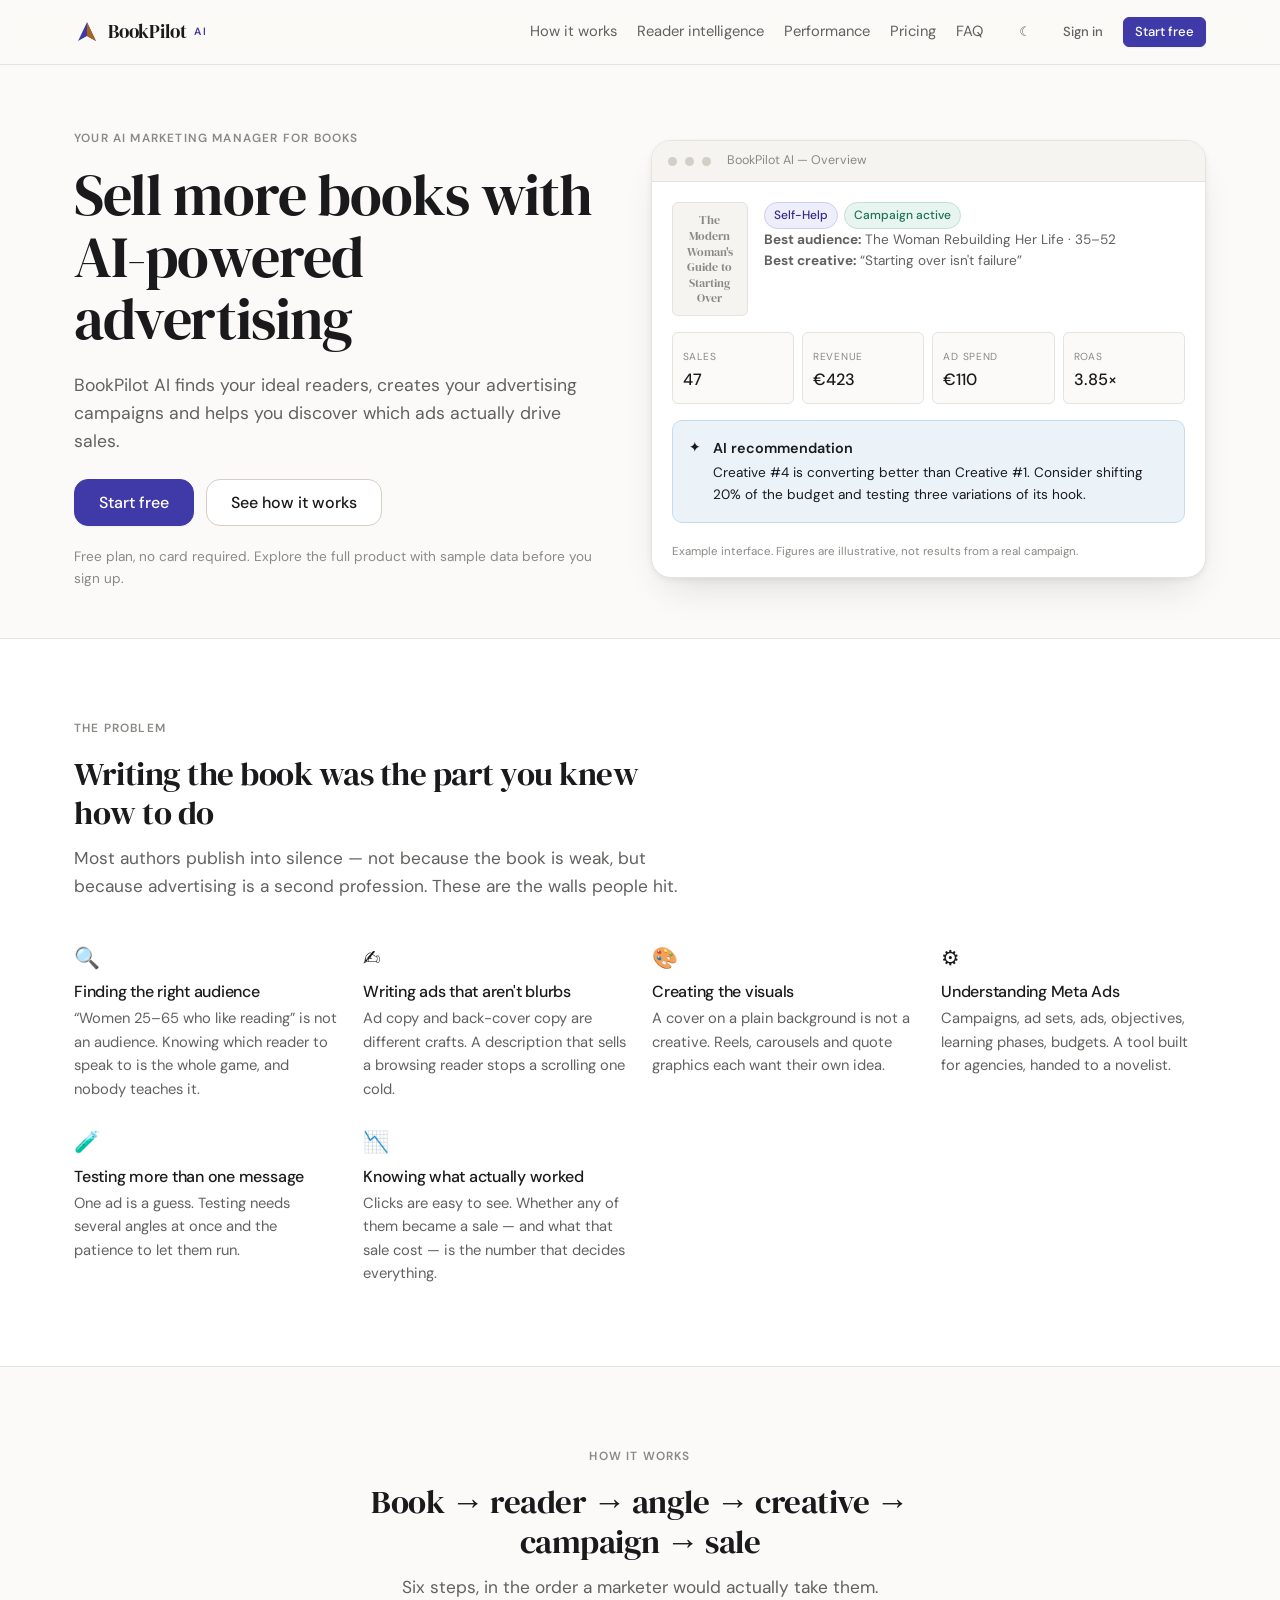
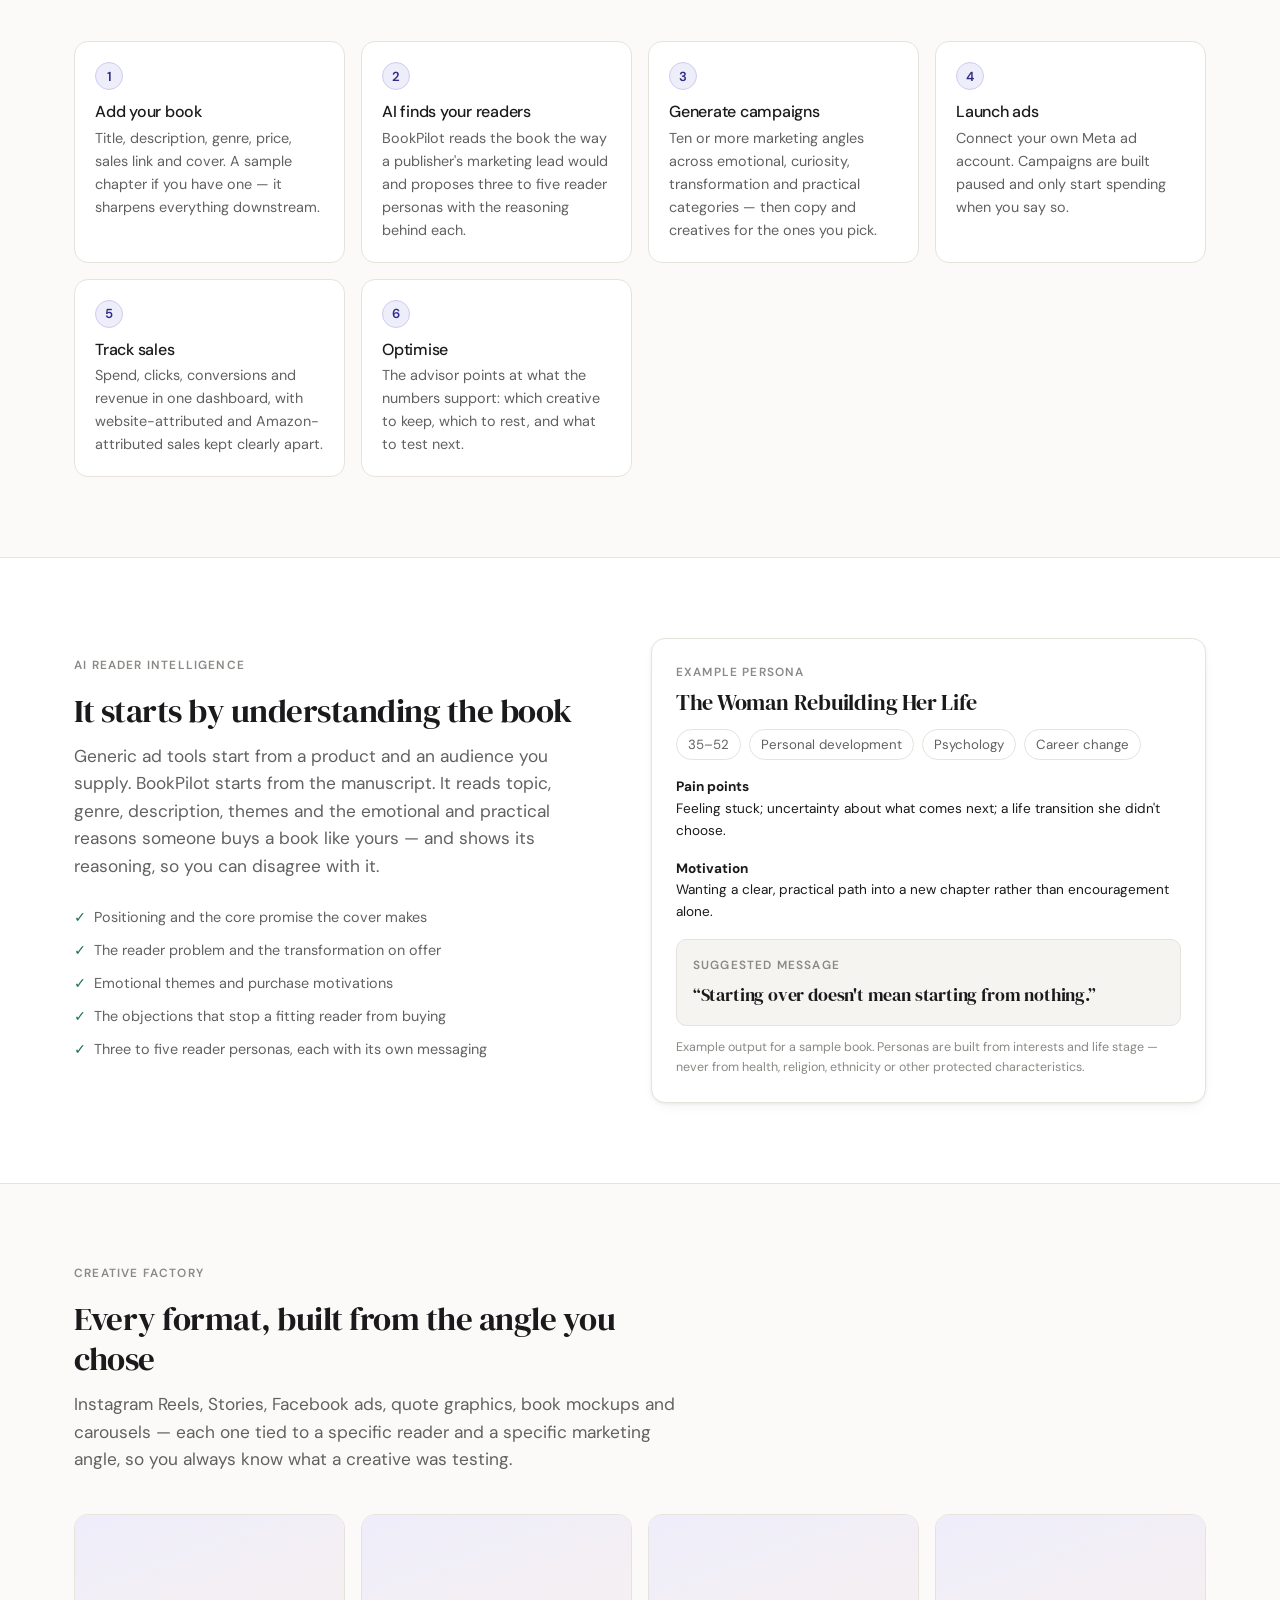
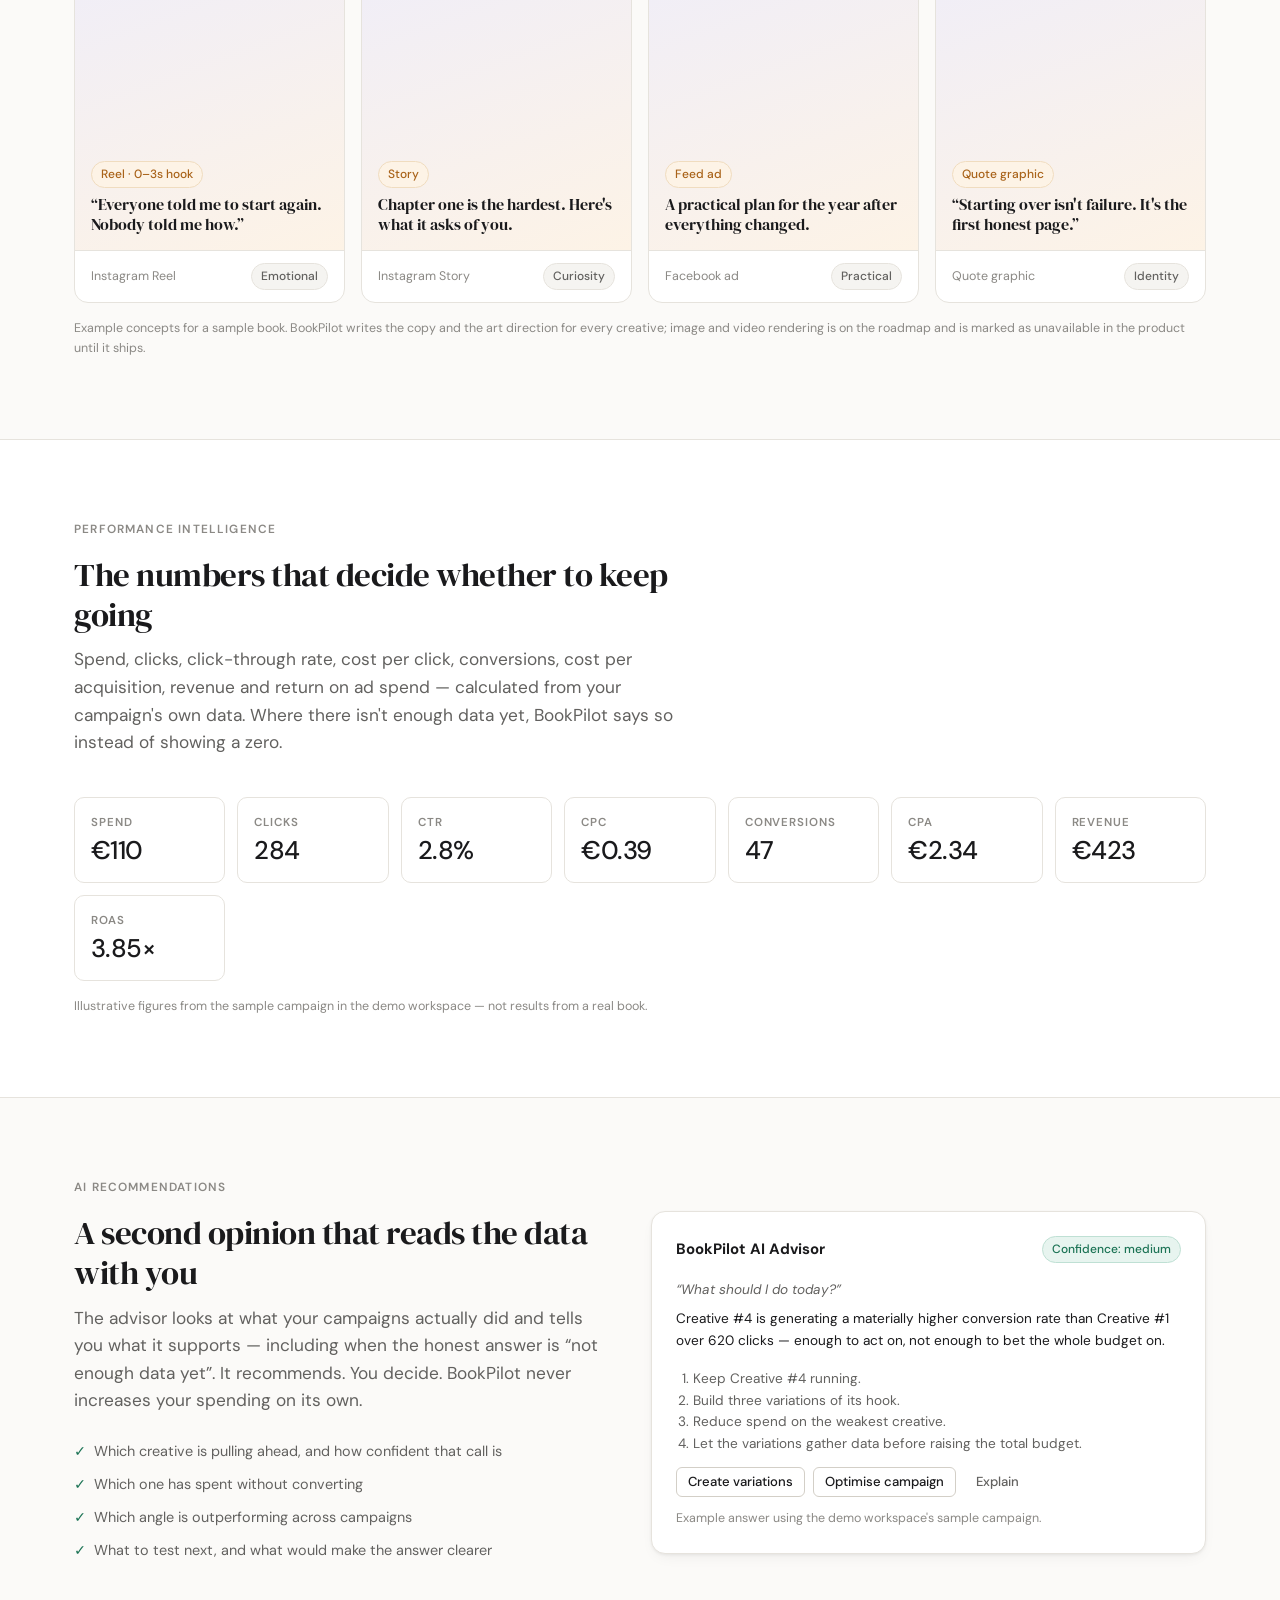
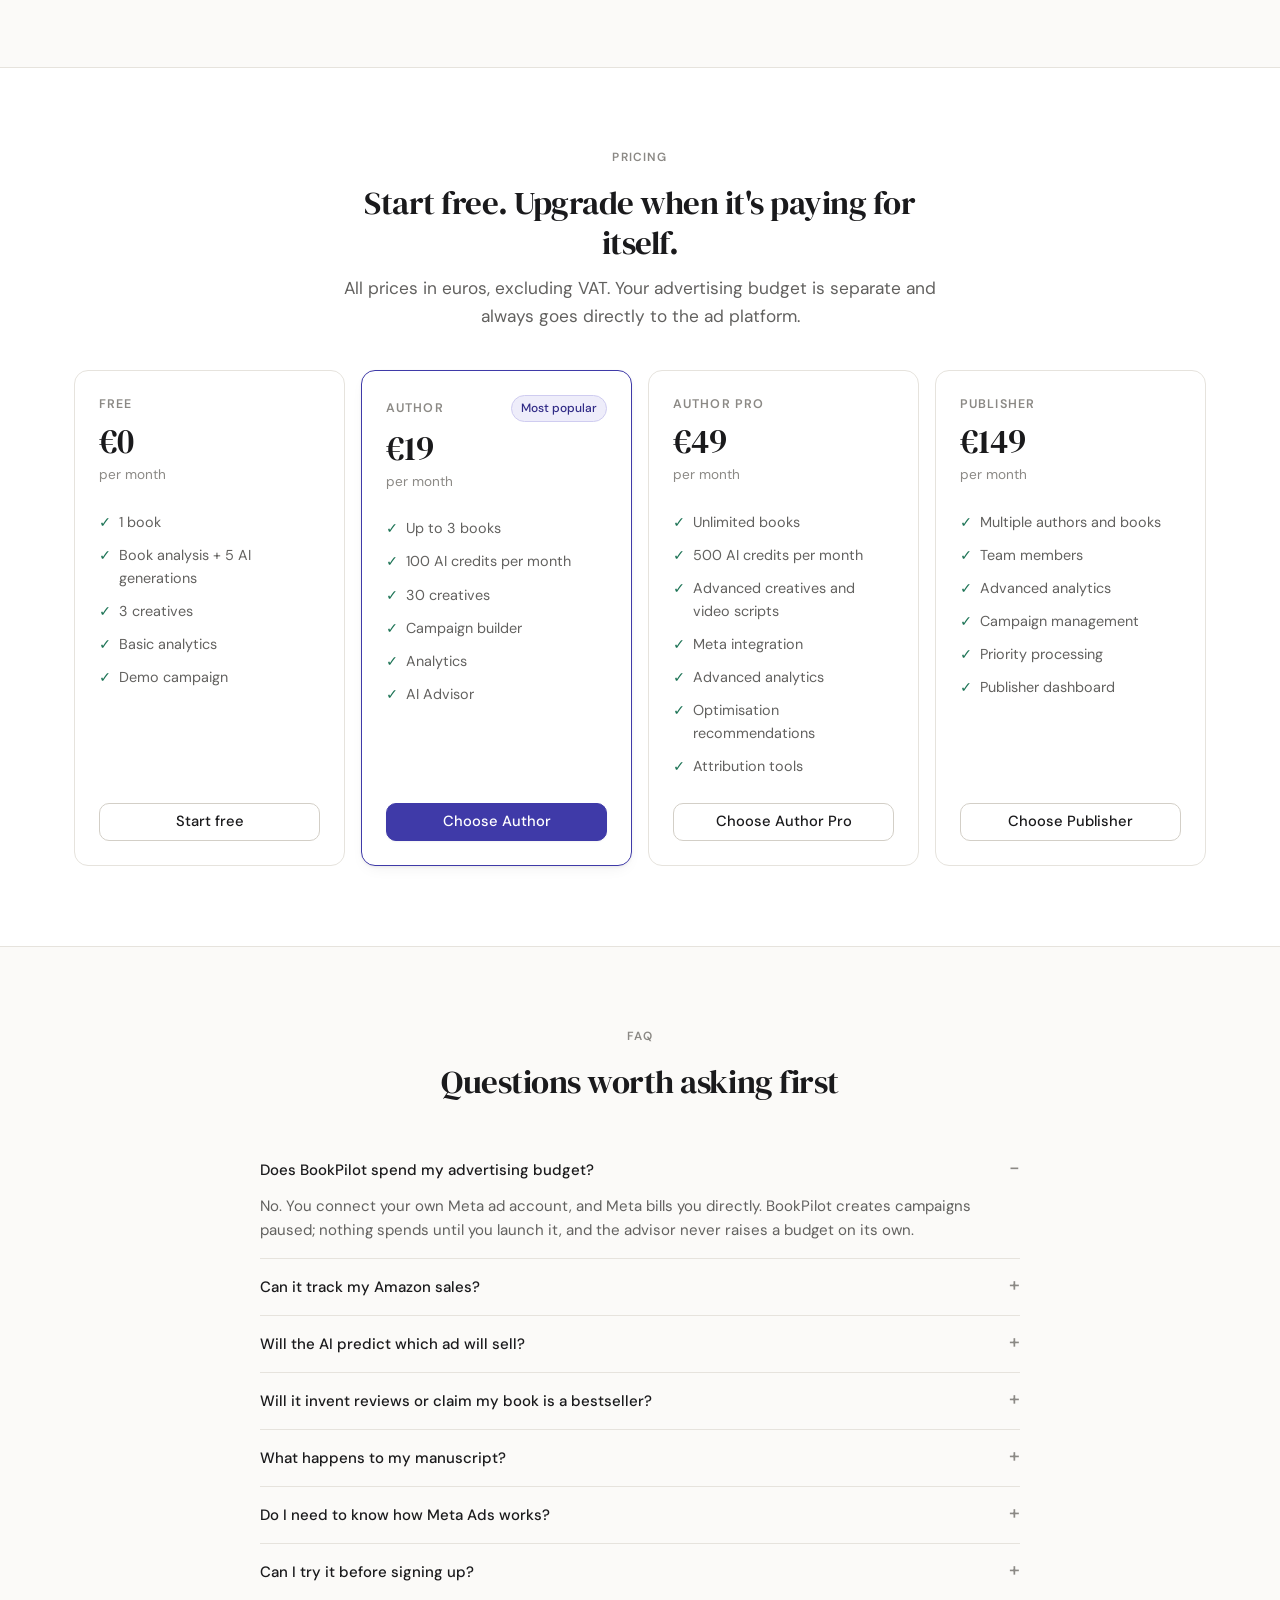
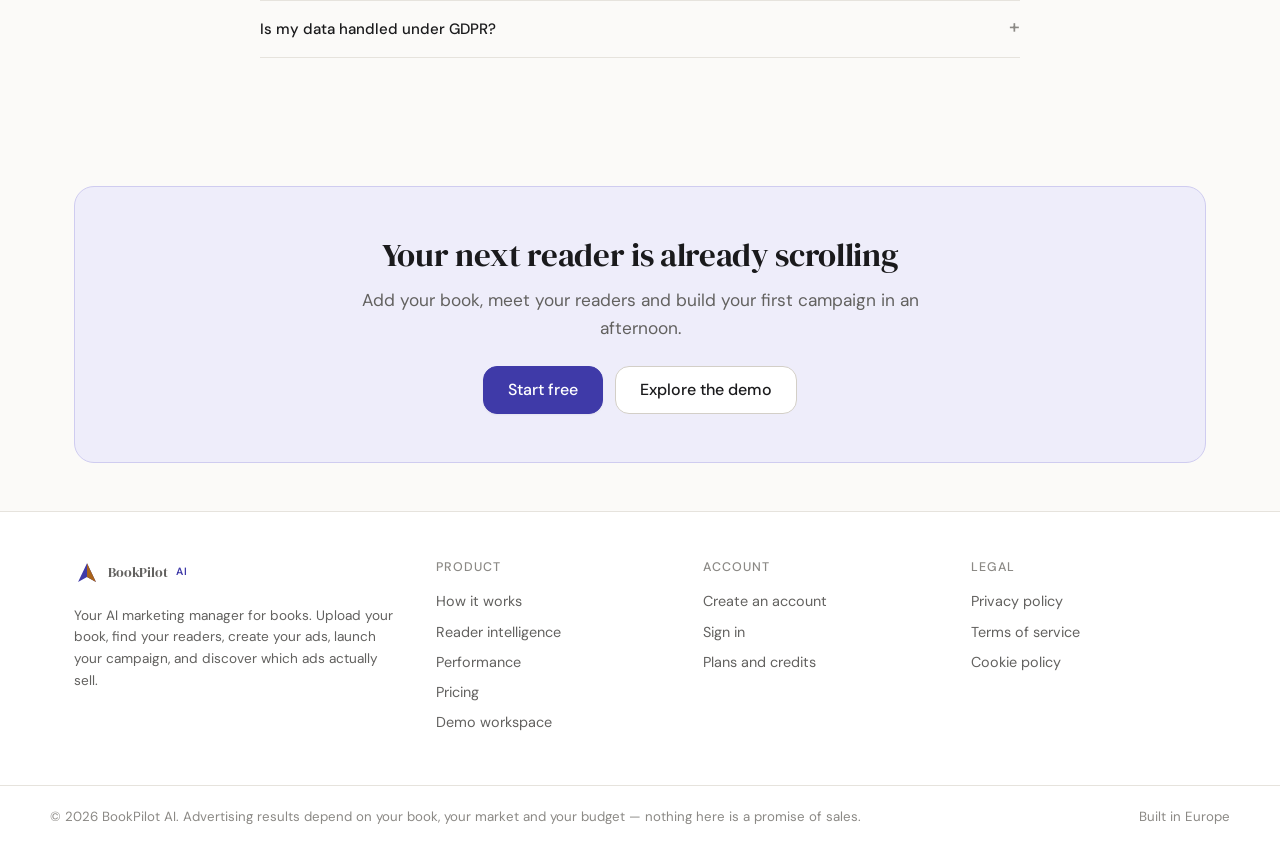
==== commit 7b9e18b1: "Give BookPilot its own mark, icon set and social card The mark is a heading arrow — a navigation cur" ====
--- a/index.html
+++ b/index.html
@@ -9,9 +9,14 @@
 <meta property="og:title" content="BookPilot AI — Your AI Marketing Manager for Books">
 <meta property="og:description" content="Upload your book. Find your readers. Create your ads. Launch your campaign. Discover which ads actually sell.">
 <meta property="og:site_name" content="BookPilot AI">
-<meta property="og:url" content="https://bookpilot-ai.netlify.app/">
+<meta property="og:url" content="https://bookpilot.org/">
+<meta property="og:image" content="https://bookpilot.org/assets/brand/og.png">
+<meta property="og:image:width" content="1200">
+<meta property="og:image:height" content="630">
+<meta property="og:image:alt" content="BookPilot AI — sell more books with AI-powered advertising">
 <meta name="twitter:card" content="summary_large_image">
-<link rel="canonical" href="https://bookpilot-ai.netlify.app/">
+<meta name="twitter:image" content="https://bookpilot.org/assets/brand/og.png">
+<link rel="canonical" href="https://bookpilot.org/">
 <link rel="icon" href="/favicon.ico" sizes="16x16 32x32 48x48">
 <link rel="icon" href="/favicon.svg" type="image/svg+xml">
 <link rel="apple-touch-icon" href="/apple-touch-icon.png">
@@ -38,7 +43,7 @@
 <header class="bp-nav">
   <div class="bp-nav__inner">
     <a class="bp-logo" href="/">
-      <span class="bp-logo__mark">B</span>
+      <span class="bp-logo__mark" aria-hidden="true"></span>
       BookPilot <span class="bp-logo__ai">AI</span>
     </a>
     <nav class="bp-nav__links" aria-label="Sections">
@@ -532,7 +537,7 @@
   <div class="bp-footer__inner">
     <div>
       <a class="bp-logo" href="/">
-        <span class="bp-logo__mark">B</span>
+        <span class="bp-logo__mark" aria-hidden="true"></span>
         BookPilot <span class="bp-logo__ai">AI</span>
       </a>
       <p class="bp-small bp-muted" style="margin-top:var(--bp-3);max-width:36ch">
--- a/assets/css/landing.css
+++ b/assets/css/landing.css
@@ -31,17 +31,22 @@
 }
 .bp-logo:hover { text-decoration: none; }
 .bp-logo__mark {
-  display: inline-flex;
-  align-items: center;
-  justify-content: center;
+  display: inline-block;
   width: 26px;
   height: 26px;
-  border-radius: 7px;
-  background: var(--bp-primary);
-  color: var(--bp-text-inverse);
-  font-family: var(--bp-font-sans);
-  font-size: 0.82rem;
-  font-weight: 700;
+  background: url('/assets/brand/logo-mark.svg') center / contain no-repeat;
+}
+/* The mark is two-tone, so it cannot be recoloured with currentColor:
+   the dark theme gets its own artwork, following the same selector
+   pair the tokens use — media query for "system", attribute for an
+   explicit choice. */
+@media (prefers-color-scheme: dark) {
+  :root:not([data-theme='light']) .bp-logo__mark {
+    background-image: url('/assets/brand/logo-mark-dark.svg');
+  }
+}
+:root[data-theme='dark'] .bp-logo__mark {
+  background-image: url('/assets/brand/logo-mark-dark.svg');
 }
 .bp-logo__ai {
   font-family: var(--bp-font-sans);
